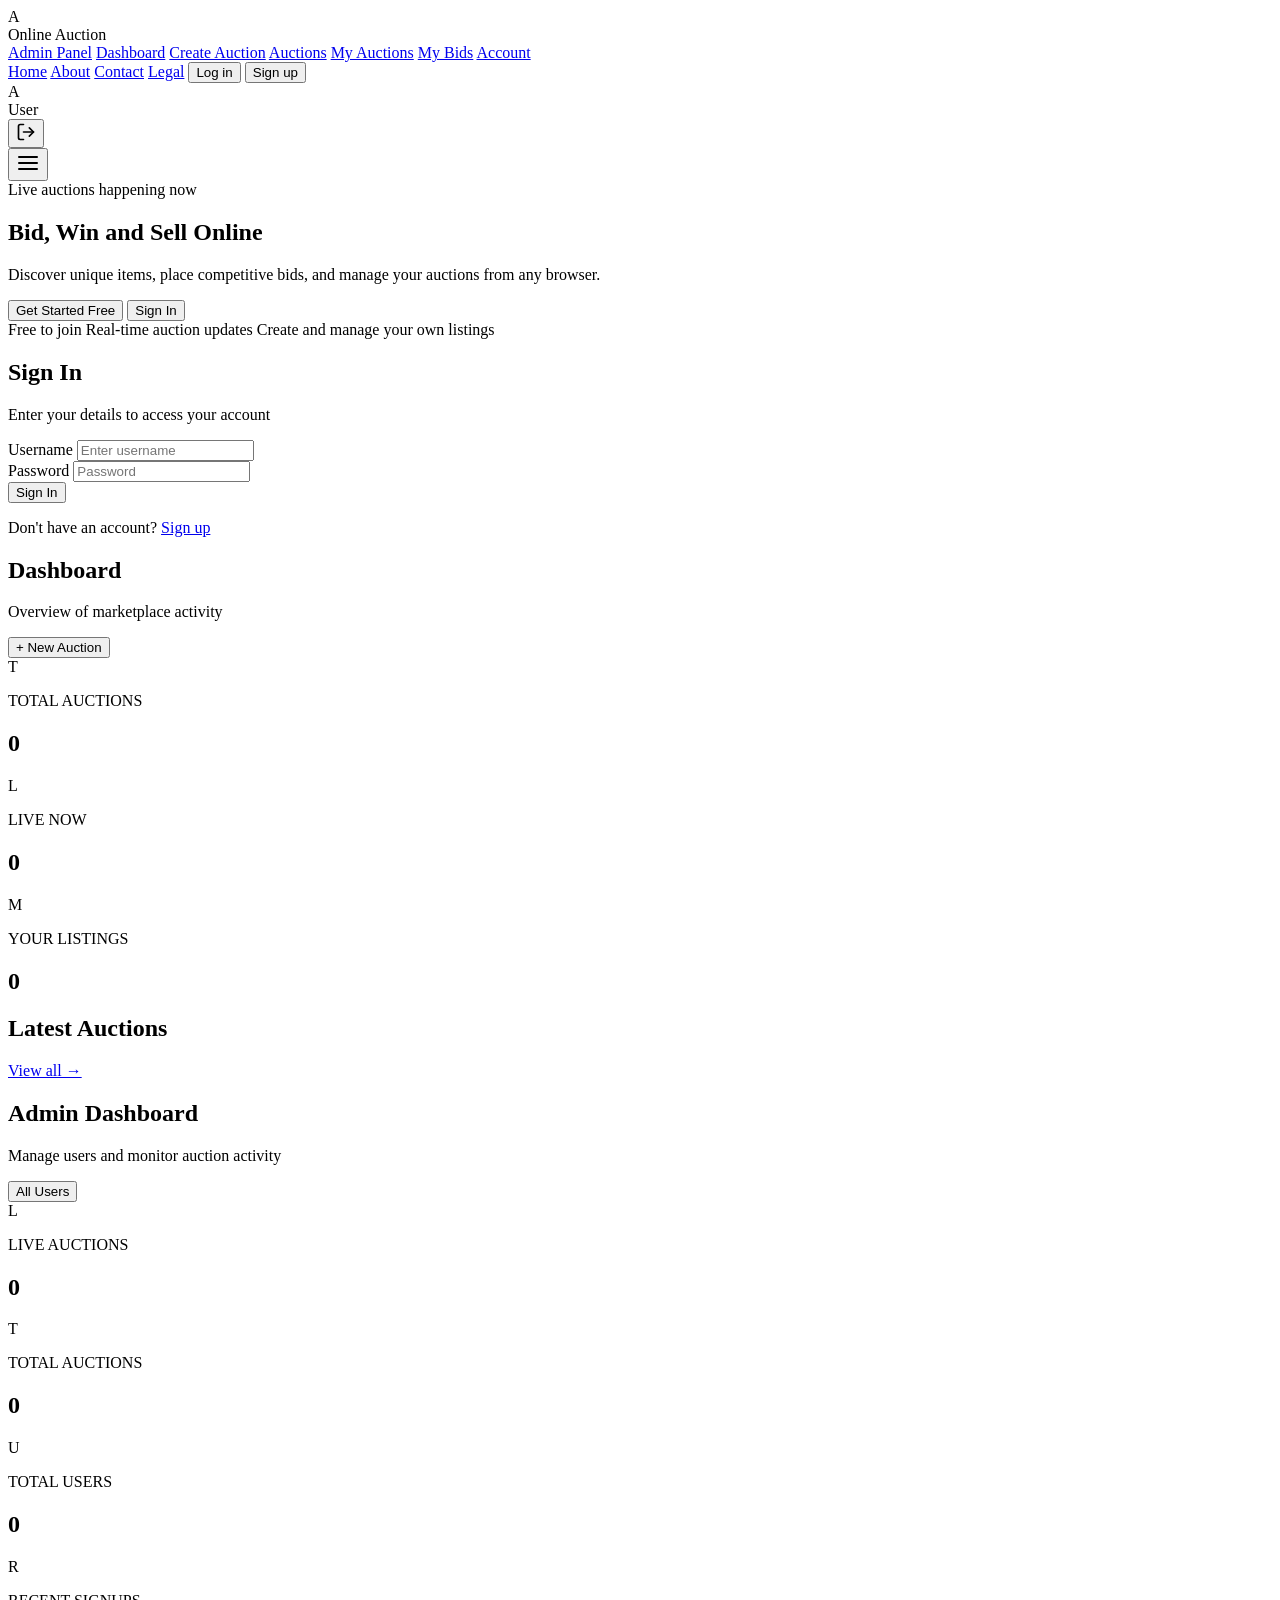
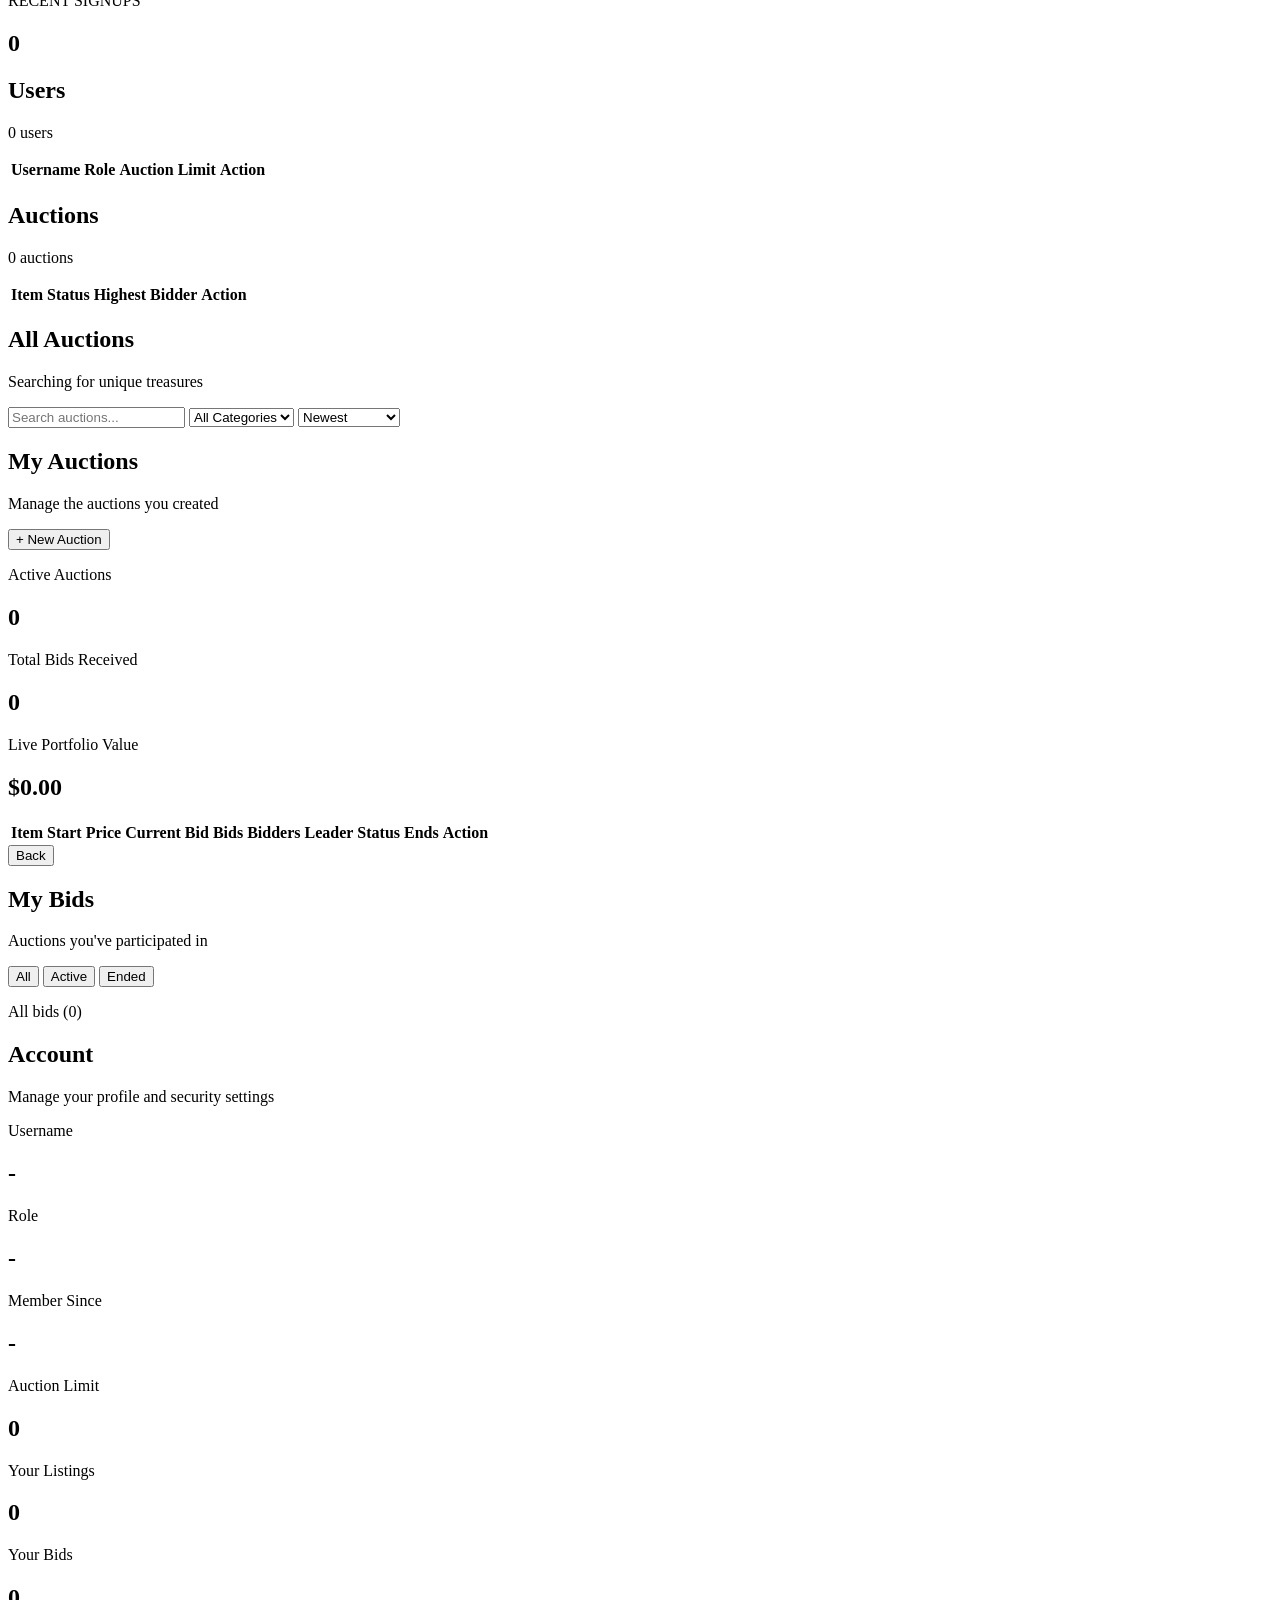
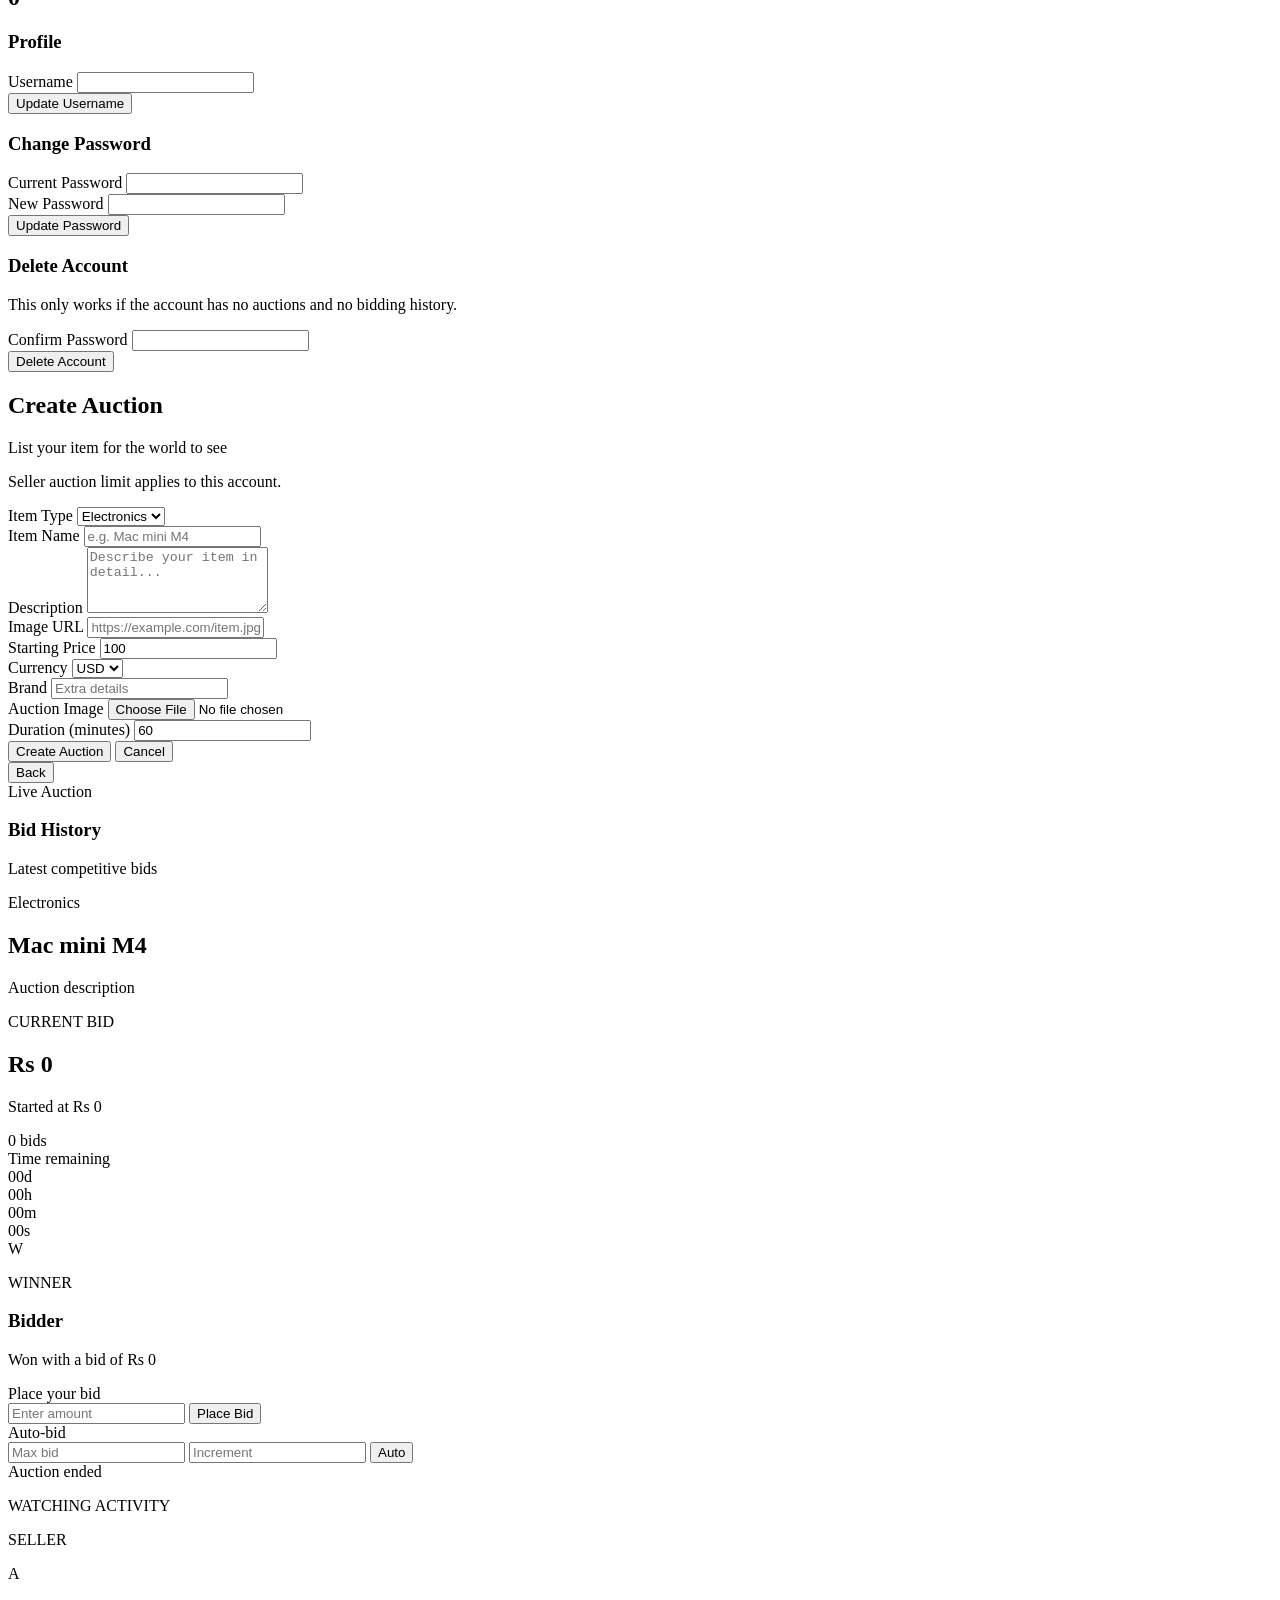
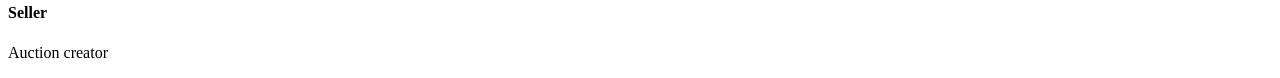
==== src/main/resources/static/index.html @ c34f4944 "feat(auth): Force page reload after successful login redirection to ensure UI state sync." ====
<!DOCTYPE html>
<html lang="en">
<head>
    <meta charset="UTF-8">
    <meta name="viewport" content="width=device-width, initial-scale=1.0">
    <title>Online Auction</title>
    <link rel="stylesheet" href="/styles.css">
</head>
<body>
    <nav class="navbar">
        <div class="nav-container">
            <div class="nav-left" id="goHome">
                <div class="logo-icon">A</div>
                <span class="logo-text">Online Auction</span>
            </div>

            <div class="nav-center hidden" id="mainNav">
                <a href="#" data-view="admin" class="nav-link hidden" id="adminLink">Admin Panel</a>
                <a href="#" data-view="dashboard" class="nav-link">Dashboard</a>
                <a href="#" data-view="create" class="nav-link">Create Auction</a>
                <a href="#" data-view="auctions" class="nav-link">Auctions</a>
                <a href="#" data-view="my-auctions" class="nav-link hidden" id="sellerLink">My Auctions</a>
                <a href="#" data-view="my-bids" class="nav-link">My Bids</a>
                <a href="#" data-view="account" class="nav-link">Account</a>
            </div>

            <div class="nav-right">
                <div id="guestNav">
                    <a href="#" class="nav-link">Home</a>
                    <a href="#" class="nav-link">About</a>
                    <a href="#" class="nav-link">Contact</a>
                    <a href="#" class="nav-link">Legal</a>
                    <button class="btn-secondary" id="openLogin">Log in</button>
                    <button class="btn-primary" id="openRegister">Sign up</button>
                </div>
                <div id="userNav" class="hidden">
                    <div class="user-profile">
                        <div class="avatar" id="userAvatar">A</div>
                        <span id="userName">User</span>
                    </div>
                    <button class="icon-btn" id="logoutButton" title="Logout" type="button">
                        <svg width="20" height="20" viewBox="0 0 24 24" fill="none" stroke="currentColor" stroke-width="2" stroke-linecap="round" stroke-linejoin="round"><path d="M9 21H5a2 2 0 0 1-2-2V5a2 2 0 0 1 2-2h4"></path><polyline points="16 17 21 12 16 7"></polyline><line x1="21" y1="12" x2="9" y2="12"></line></svg>
                    </button>
                </div>
                <button class="icon-btn mobile-menu-btn" id="mobileMenuBtn" type="button">
                    <svg width="24" height="24" viewBox="0 0 24 24" fill="none" stroke="currentColor" stroke-width="2" stroke-linecap="round" stroke-linejoin="round"><line x1="3" y1="12" x2="21" y2="12"></line><line x1="3" y1="6" x2="21" y2="6"></line><line x1="3" y1="18" x2="21" y2="18"></line></svg>
                </button>
            </div>
        </div>
    </nav>

    <main id="app">
        <section id="landingView" class="view">
            <div class="hero">
                <div class="hero-badge">Live auctions happening now</div>
                <h1>Bid, Win and <span class="highlight">Sell Online</span></h1>
                <p>Discover unique items, place competitive bids, and manage your auctions from any browser.</p>
                <div class="hero-actions">
                    <button class="btn-primary btn-large" id="heroStart" type="button">Get Started Free</button>
                    <button class="btn-secondary btn-large" id="heroSignIn" type="button">Sign In</button>
                </div>
                <div class="hero-footer">
                    <span>Free to join</span>
                    <span>Real-time auction updates</span>
                    <span>Create and manage your own listings</span>
                </div>
            </div>
        </section>

        <section id="authView" class="view hidden">
            <div class="auth-container">
                <div class="auth-card">
                    <h2 id="authTitle">Sign In</h2>
                    <p class="subtle">Enter your details to access your account</p>
                    <form id="authForm">
                        <div class="form-group">
                            <label>Username</label>
                            <input type="text" name="username" placeholder="Enter username" required>
                        </div>
                        <div class="form-group">
                            <label>Password</label>
                            <input type="password" name="password" placeholder="Password" required>
                        </div>
                        <button type="submit" class="btn-primary btn-full" id="authSubmit">Sign In</button>
                    </form>
                    <p class="auth-toggle">
                        <span id="authToggleText">Don't have an account?</span>
                        <a href="#" id="authToggleLink">Sign up</a>
                    </p>
                </div>
            </div>
        </section>

        <section id="dashboardView" class="view hidden">
            <div class="container">
                <div class="view-header">
                    <div>
                        <h1>Dashboard</h1>
                        <p class="subtle">Overview of marketplace activity</p>
                    </div>
                    <button class="btn-primary" data-view="create" type="button">+ New Auction</button>
                </div>

                <div class="stats-grid">
                    <div class="stat-card">
                        <div class="stat-icon purple">T</div>
                        <div class="stat-info">
                            <p class="subtle">TOTAL AUCTIONS</p>
                            <h2 id="statTotal">0</h2>
                        </div>
                    </div>
                    <div class="stat-card">
                        <div class="stat-icon green">L</div>
                        <div class="stat-info">
                            <p class="subtle">LIVE NOW</p>
                            <h2 id="statActive">0</h2>
                        </div>
                    </div>
                    <div class="stat-card">
                        <div class="stat-icon blue">M</div>
                        <div class="stat-info">
                            <p class="subtle">YOUR LISTINGS</p>
                            <h2 id="statMine">0</h2>
                        </div>
                    </div>
                </div>

                <div class="section-header">
                    <h2>Latest Auctions</h2>
                    <a href="#" class="link" data-view="auctions">View all →</a>
                </div>
                <div id="latestGrid" class="auction-grid"></div>
            </div>
        </section>

        <section id="adminView" class="view hidden">
            <div class="container">
                <div class="view-header">
                    <div>
                        <h1>Admin Dashboard</h1>
                        <p class="subtle">Manage users and monitor auction activity</p>
                    </div>
                    <button class="btn-primary" id="allUsersButton" type="button">All Users</button>
                </div>

                <div class="stats-grid">
                    <div class="stat-card">
                        <div class="stat-icon green">L</div>
                        <div class="stat-info">
                            <p class="subtle">LIVE AUCTIONS</p>
                            <h2 id="statAdminActive">0</h2>
                        </div>
                    </div>
                    <div class="stat-card">
                        <div class="stat-icon purple">T</div>
                        <div class="stat-info">
                            <p class="subtle">TOTAL AUCTIONS</p>
                            <h2 id="statAdminTotal">0</h2>
                        </div>
                    </div>
                    <div class="stat-card">
                        <div class="stat-icon blue">U</div>
                        <div class="stat-info">
                            <p class="subtle">TOTAL USERS</p>
                            <h2 id="statAdminUsers">0</h2>
                        </div>
                    </div>
                    <div class="stat-card">
                        <div class="stat-icon orange">R</div>
                        <div class="stat-info">
                            <p class="subtle">RECENT SIGNUPS</p>
                            <h2 id="statAdminRecent">0</h2>
                        </div>
                    </div>
                </div>

                <div class="admin-layout">
                    <section class="detail-section">
                        <div class="section-header">
                            <h2>Users</h2>
                            <p class="subtle" id="adminUsersCount">0 users</p>
                        </div>
                        <div class="table-wrap">
                            <table class="data-table">
                                <thead>
                                    <tr>
                                        <th>Username</th>
                                        <th>Role</th>
                                        <th>Auction Limit</th>
                                        <th>Action</th>
                                    </tr>
                                </thead>
                                <tbody id="adminUsersTable"></tbody>
                            </table>
                        </div>
                    </section>

                    <section class="detail-section">
                        <div class="section-header">
                            <h2>Auctions</h2>
                            <p class="subtle" id="adminAuctionsCount">0 auctions</p>
                        </div>
                        <div class="table-wrap">
                            <table class="data-table">
                                <thead>
                                    <tr>
                                        <th>Item</th>
                                        <th>Status</th>
                                        <th>Highest Bidder</th>
                                        <th>Action</th>
                                    </tr>
                                </thead>
                                <tbody id="adminAuctionsTable"></tbody>
                            </table>
                        </div>
                    </section>
                </div>
            </div>
        </section>

        <section id="auctionsView" class="view hidden">
            <div class="container">
                <div class="view-header">
                    <div>
                        <h1>All Auctions</h1>
                        <p class="subtle" id="auctionCount">Searching for unique treasures</p>
                    </div>
                    <div class="filter-bar">
                        <input type="text" id="searchInput" placeholder="Search auctions...">
                        <select id="categoryFilter">
                            <option value="All">All Categories</option>
                            <option value="Electronics">Electronics</option>
                            <option value="Art">Art</option>
                            <option value="Vehicle">Vehicle</option>
                            <option value="Book">Book</option>
                            <option value="Fashion">Fashion</option>
                            <option value="Collectible">Collectible</option>
                            <option value="Property">Property</option>
                        </select>
                        <select id="sortFilter">
                            <option value="newest">Newest</option>
                            <option value="ending-soon">Ending Soon</option>
                            <option value="highest-price">Highest Price</option>
                            <option value="most-bids">Most Bids</option>
                        </select>
                    </div>
                </div>
                <div id="fullGrid" class="auction-grid"></div>
            </div>
        </section>

        <section id="myAuctionsView" class="view hidden">
            <div class="container">
                <div class="view-header">
                    <div>
                        <h1>My Auctions</h1>
                        <p class="subtle">Manage the auctions you created</p>
                    </div>
                    <button class="btn-primary" data-view="create" type="button">+ New Auction</button>
                </div>
                <div class="stats-grid compact-stats">
                    <div class="stat-card">
                        <p class="eyebrow">Active Auctions</p>
                        <h2 id="myAuctionActiveStat">0</h2>
                    </div>
                    <div class="stat-card">
                        <p class="eyebrow">Total Bids Received</p>
                        <h2 id="myAuctionBidStat">0</h2>
                    </div>
                    <div class="stat-card">
                        <p class="eyebrow">Live Portfolio Value</p>
                        <h2 id="myAuctionValueStat">$0.00</h2>
                    </div>
                </div>
                <div class="table-wrap">
                    <table class="data-table">
                        <thead>
                            <tr>
                                <th>Item</th>
                                <th>Start Price</th>
                                <th>Current Bid</th>
                                <th>Bids</th>
                                <th>Bidders</th>
                                <th>Leader</th>
                                <th>Status</th>
                                <th>Ends</th>
                                <th>Action</th>
                            </tr>
                        </thead>
                        <tbody id="myAuctionsTable"></tbody>
                    </table>
                </div>
            </div>
        </section>

        <section id="myBidsView" class="view hidden">
            <div class="container">
                <div class="view-header">
                    <button class="back-link" data-view="dashboard" type="button">Back</button>
                    <div>
                        <h1>My Bids</h1>
                        <p class="subtle">Auctions you've participated in</p>
                    </div>
                </div>
                <div class="tab-bar">
                    <button class="tab active" data-filter="all" type="button">All</button>
                    <button class="tab" data-filter="active" type="button">Active</button>
                    <button class="tab" data-filter="ended" type="button">Ended</button>
                </div>
                <p class="subtle" id="myBidsCount">All bids (0)</p>
                <div id="myBidsGrid" class="auction-grid"></div>
            </div>
        </section>

        <section id="accountView" class="view hidden">
            <div class="container-small">
                <div class="view-header">
                    <div>
                        <h1>Account</h1>
                        <p class="subtle">Manage your profile and security settings</p>
                    </div>
                </div>

                <div class="stats-grid compact-stats">
                    <div class="stat-card">
                        <p class="eyebrow">Username</p>
                        <h2 id="accountUsername">-</h2>
                    </div>
                    <div class="stat-card">
                        <p class="eyebrow">Role</p>
                        <h2 id="accountRole">-</h2>
                    </div>
                    <div class="stat-card">
                        <p class="eyebrow">Member Since</p>
                        <h2 id="accountCreatedAt">-</h2>
                    </div>
                    <div class="stat-card">
                        <p class="eyebrow">Auction Limit</p>
                        <h2 id="accountAuctionLimit">0</h2>
                    </div>
                </div>

                <div class="stats-grid compact-stats">
                    <div class="stat-card">
                        <p class="eyebrow">Your Listings</p>
                        <h2 id="accountListingCount">0</h2>
                    </div>
                    <div class="stat-card">
                        <p class="eyebrow">Your Bids</p>
                        <h2 id="accountBidCount">0</h2>
                    </div>
                </div>

                <form id="profileForm" class="detail-section">
                    <h3>Profile</h3>
                    <div class="form-group">
                        <label>Username</label>
                        <input type="text" name="username" id="profileUsernameInput" required>
                    </div>
                    <div class="form-actions">
                        <button type="submit" class="btn-primary">Update Username</button>
                    </div>
                </form>

                <form id="passwordForm" class="detail-section">
                    <h3>Change Password</h3>
                    <div class="form-group">
                        <label>Current Password</label>
                        <input type="password" name="currentPassword" required>
                    </div>
                    <div class="form-group">
                        <label>New Password</label>
                        <input type="password" name="newPassword" minlength="6" required>
                    </div>
                    <div class="form-actions">
                        <button type="submit" class="btn-primary">Update Password</button>
                    </div>
                </form>

                <form id="deleteAccountForm" class="detail-section">
                    <h3>Delete Account</h3>
                    <p class="subtle">This only works if the account has no auctions and no bidding history.</p>
                    <div class="form-group">
                        <label>Confirm Password</label>
                        <input type="password" name="password" required>
                    </div>
                    <div class="form-actions">
                        <button type="submit" class="btn-secondary">Delete Account</button>
                    </div>
                </form>
            </div>
        </section>

        <section id="createView" class="view hidden">
            <div class="container-small">
                <div class="view-header">
                    <div>
                        <h1 id="createTitle">Create Auction</h1>
                        <p class="subtle" id="createSubtitle">List your item for the world to see</p>
                    </div>
                </div>
                <p class="subtle" id="sellerLimitNotice">Seller auction limit applies to this account.</p>
                <form id="auctionForm" class="detail-section">
                    <input type="hidden" name="auctionId">
                    <div class="form-row">
                        <div class="form-group">
                            <label>Item Type</label>
                            <select name="itemType" id="itemTypeSelect">
                                <option value="ELECTRONICS">Electronics</option>
                                <option value="ART">Art</option>
                                <option value="VEHICLE">Vehicle</option>
                                <option value="BOOK">Book</option>
                                <option value="FASHION">Fashion</option>
                                <option value="COLLECTIBLE">Collectible</option>
                                <option value="PROPERTY">Property</option>
                            </select>
                        </div>
                        <div class="form-group">
                            <label>Item Name</label>
                            <input type="text" name="name" placeholder="e.g. Mac mini M4" required>
                        </div>
                    </div>
                    <div class="form-group">
                        <label>Description</label>
                        <textarea name="description" rows="4" placeholder="Describe your item in detail..." required></textarea>
                    </div>
                    <div class="form-group">
                        <label>Image URL</label>
                        <input type="url" name="imageUrl" placeholder="https://example.com/item.jpg">
                    </div>
                    <div class="form-row">
                        <div class="form-group">
                            <label>Starting Price</label>
                            <input type="number" name="startingPrice" min="1" step="0.01" value="100" required>
                        </div>
                        <div class="form-group">
                            <label>Currency</label>
                            <select name="currency" id="currencySelect">
                                <option value="USD">USD</option>
                                <option value="EUR">EUR</option>
                                <option value="GBP">GBP</option>
                                <option value="VND">VND</option>
                                <option value="INR">INR</option>
                            </select>
                        </div>
                        <div class="form-group">
                            <label id="extraFieldLabel">Brand</label>
                            <input type="text" name="extraInfo" placeholder="Extra details">
                        </div>
                    </div>
                    <div class="form-group">
                        <label>Auction Image</label>
                        <input type="file" id="imageInput" accept="image/*">
                    </div>
                    <div class="form-group">
                        <label>Duration (minutes)</label>
                        <input type="number" name="durationMinutes" min="1" value="60" required>
                    </div>
                    <div class="form-actions">
                        <button type="submit" class="btn-primary" id="createSubmit">Create Auction</button>
                        <button type="button" class="btn-secondary hidden" id="cancelEdit">Cancel</button>
                    </div>
                </form>
            </div>
        </section>

        <section id="detailView" class="view hidden">
            <div class="container">
                <button class="back-link" id="detailBack" type="button">Back</button>
                <div class="detail-layout">
                    <div class="detail-left">
                        <div class="image-placeholder-large" id="detailImage">
                            <div class="state-overlay" id="detailStateOverlay">Live Auction</div>
                        </div>

                        <div class="detail-section">
                            <div id="priceChart" class="price-chart"></div>
                            <h3>Bid History</h3>
                            <p class="subtle" id="chartSummary">Latest competitive bids</p>
                            <div id="bidHistoryList" class="history-list"></div>
                        </div>
                    </div>

                    <div class="detail-right">
                        <div class="detail-info">
                            <span class="category-badge" id="detailCategory">Electronics</span>
                            <h1 id="detailTitle">Mac mini M4</h1>
                            <p class="subtle" id="detailDesc">Auction description</p>
                        </div>

                        <div class="bid-box">
                            <div class="bid-box-header">
                                <div>
                                    <p class="eyebrow">CURRENT BID</p>
                                    <h2 id="detailPrice">Rs 0</h2>
                                    <p class="subtle" id="detailStartPrice">Started at Rs 0</p>
                                </div>
                                <div class="bid-count-badge"><span id="detailBidCount">0</span> bids</div>
                            </div>

                            <div class="timer-section" id="timerSection">
                                <div class="timer-label">Time remaining</div>
                                <div class="countdown" id="countdown">
                                    <div class="time-unit"><span id="days">00</span>d</div>
                                    <div class="time-unit"><span id="hours">00</span>h</div>
                                    <div class="time-unit"><span id="mins">00</span>m</div>
                                    <div class="time-unit"><span id="secs">00</span>s</div>
                                </div>
                            </div>

                            <div class="winner-section hidden" id="winnerSection">
                                <div class="winner-card">
                                    <div class="winner-icon">W</div>
                                    <div>
                                        <p class="eyebrow">WINNER</p>
                                        <h3 id="winnerName">Bidder</h3>
                                        <p class="subtle">Won with a bid of <span id="winnerBid">Rs 0</span></p>
                                    </div>
                                </div>
                            </div>

                            <div class="bid-actions" id="bidActions">
                                <div class="form-group">
                                    <label>Place your bid</label>
                                    <div class="input-with-button">
                                        <input type="number" id="bidInput" placeholder="Enter amount">
                                        <button class="btn-primary" id="placeBidBtn" type="button">Place Bid</button>
                                    </div>
                                </div>
                                <div class="form-group">
                                    <label>Auto-bid</label>
                                    <div class="input-with-button">
                                        <input type="number" id="autoMaxInput" placeholder="Max bid">
                                        <input type="number" id="autoIncInput" placeholder="Increment">
                                        <button class="btn-secondary" id="autoBidBtn" type="button">Auto</button>
                                    </div>
                                </div>
                            </div>

                            <div class="auction-ended-msg hidden" id="endedMsg">Auction ended</div>
                        </div>

                        <div class="watching-card">
                            <p class="eyebrow">WATCHING ACTIVITY</p>
                            <div class="watcher-list" id="watcherList"></div>
                        </div>

                        <div class="seller-card">
                            <p class="eyebrow">SELLER</p>
                            <div class="seller-info">
                                <div class="avatar" id="sellerAvatar">A</div>
                                <div>
                                    <h4 id="sellerName">Seller</h4>
                                    <p class="subtle">Auction creator</p>
                                </div>
                            </div>
                        </div>
                    </div>
                </div>
            </div>
        </section>
    </main>

    <div id="toast" class="toast hidden"></div>
    <script src="/app.js"></script>
</body>
</html>
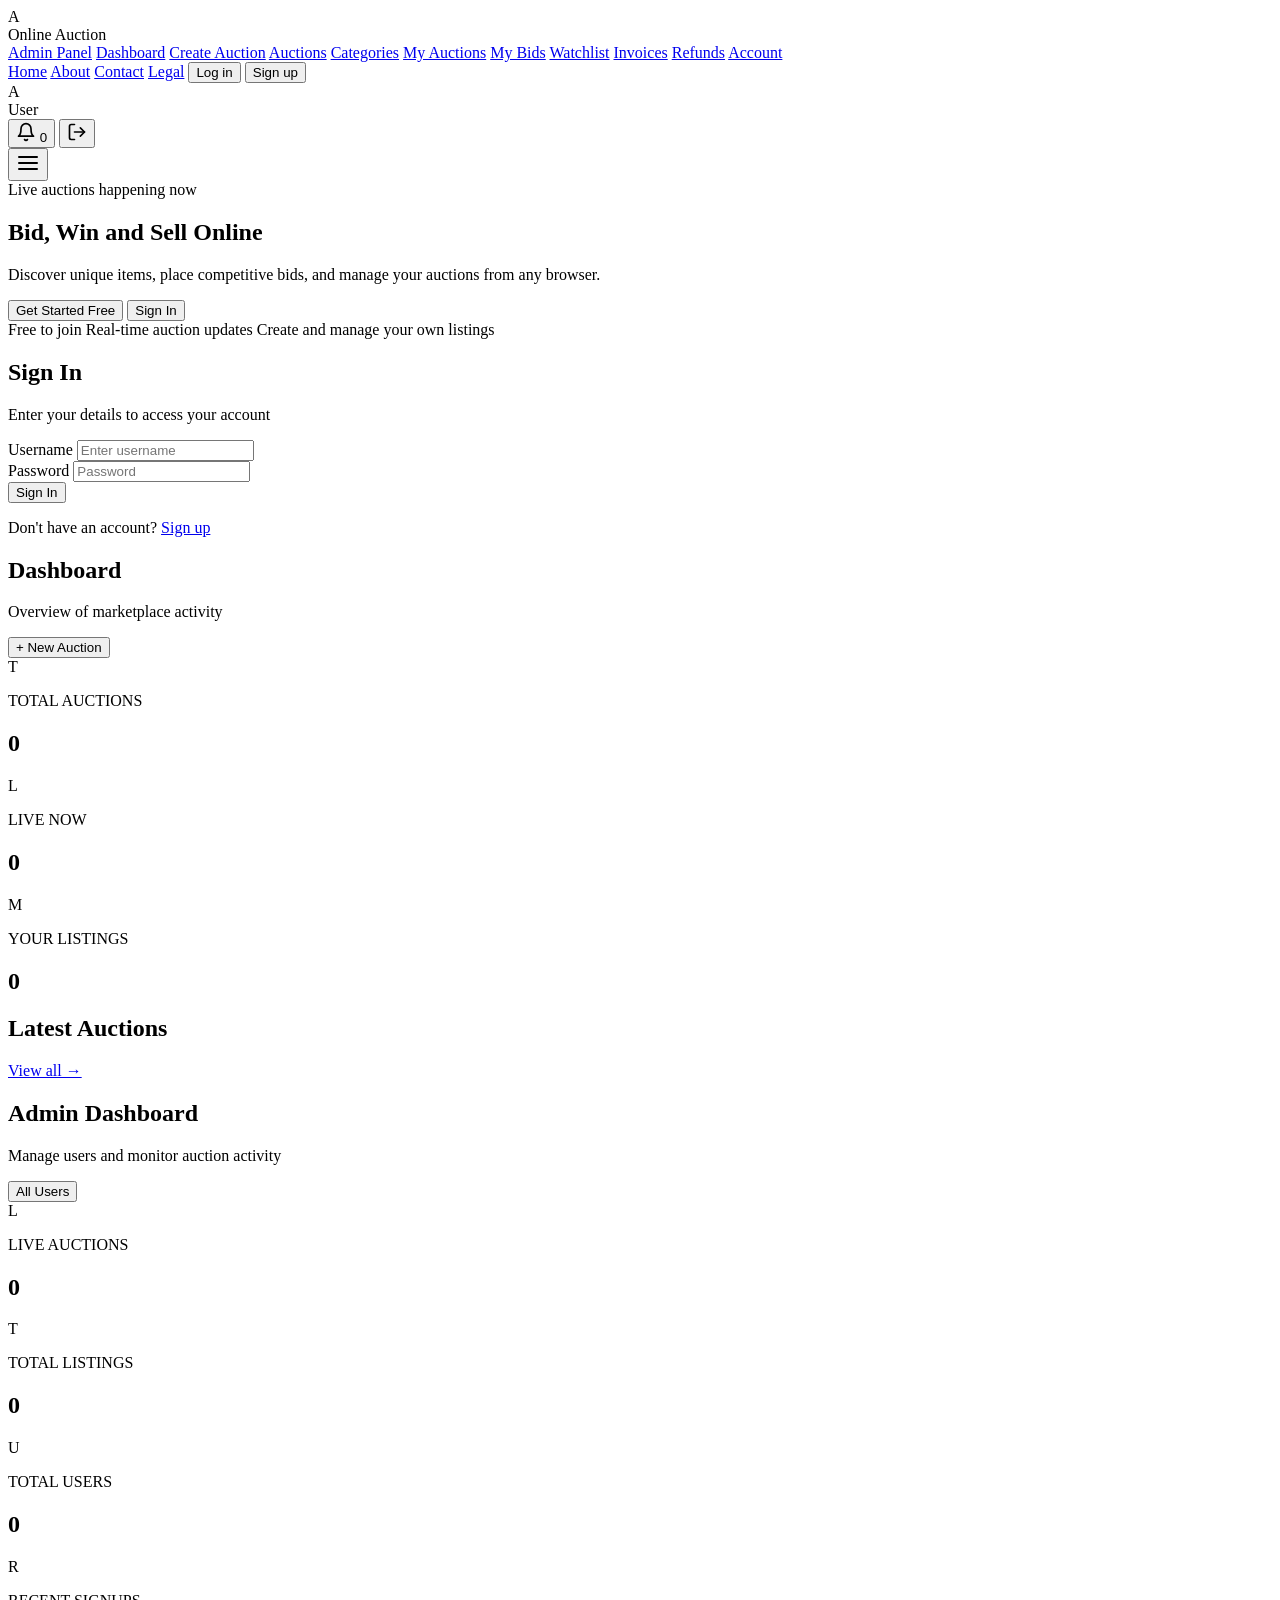
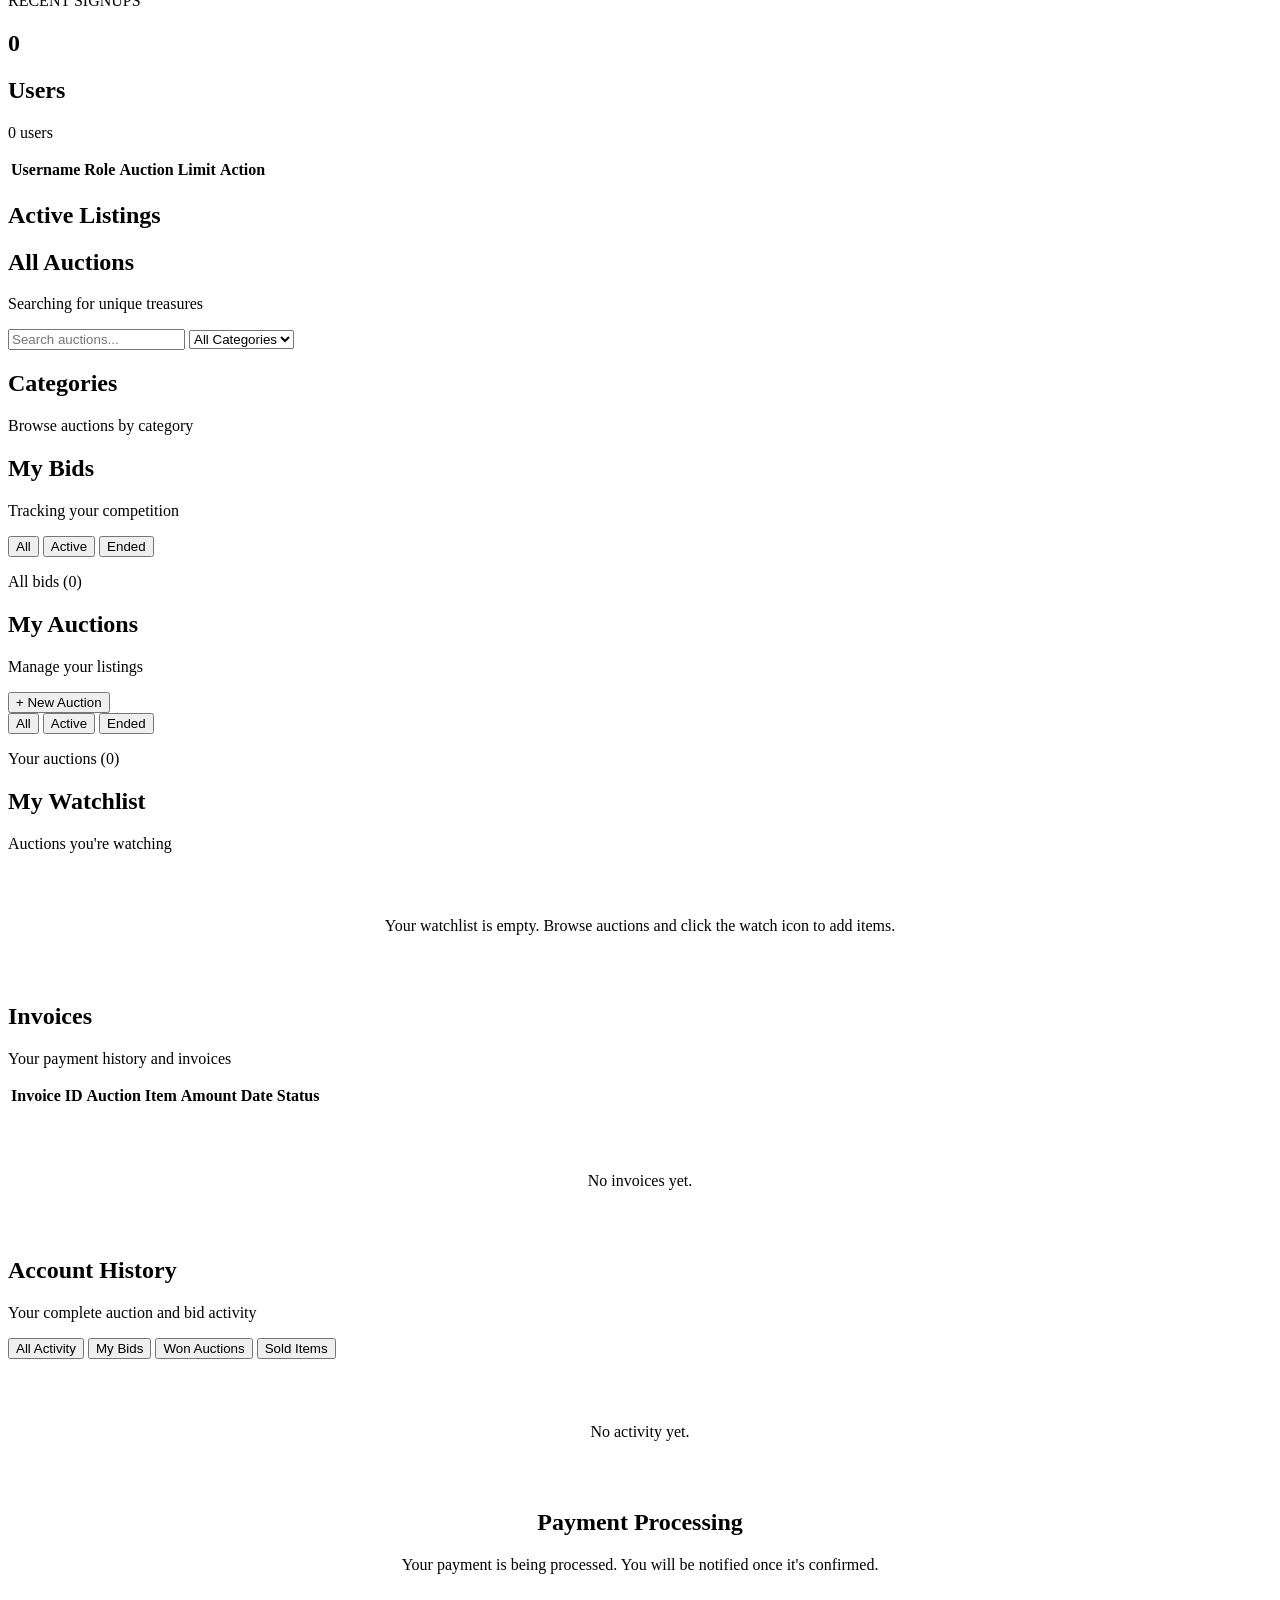
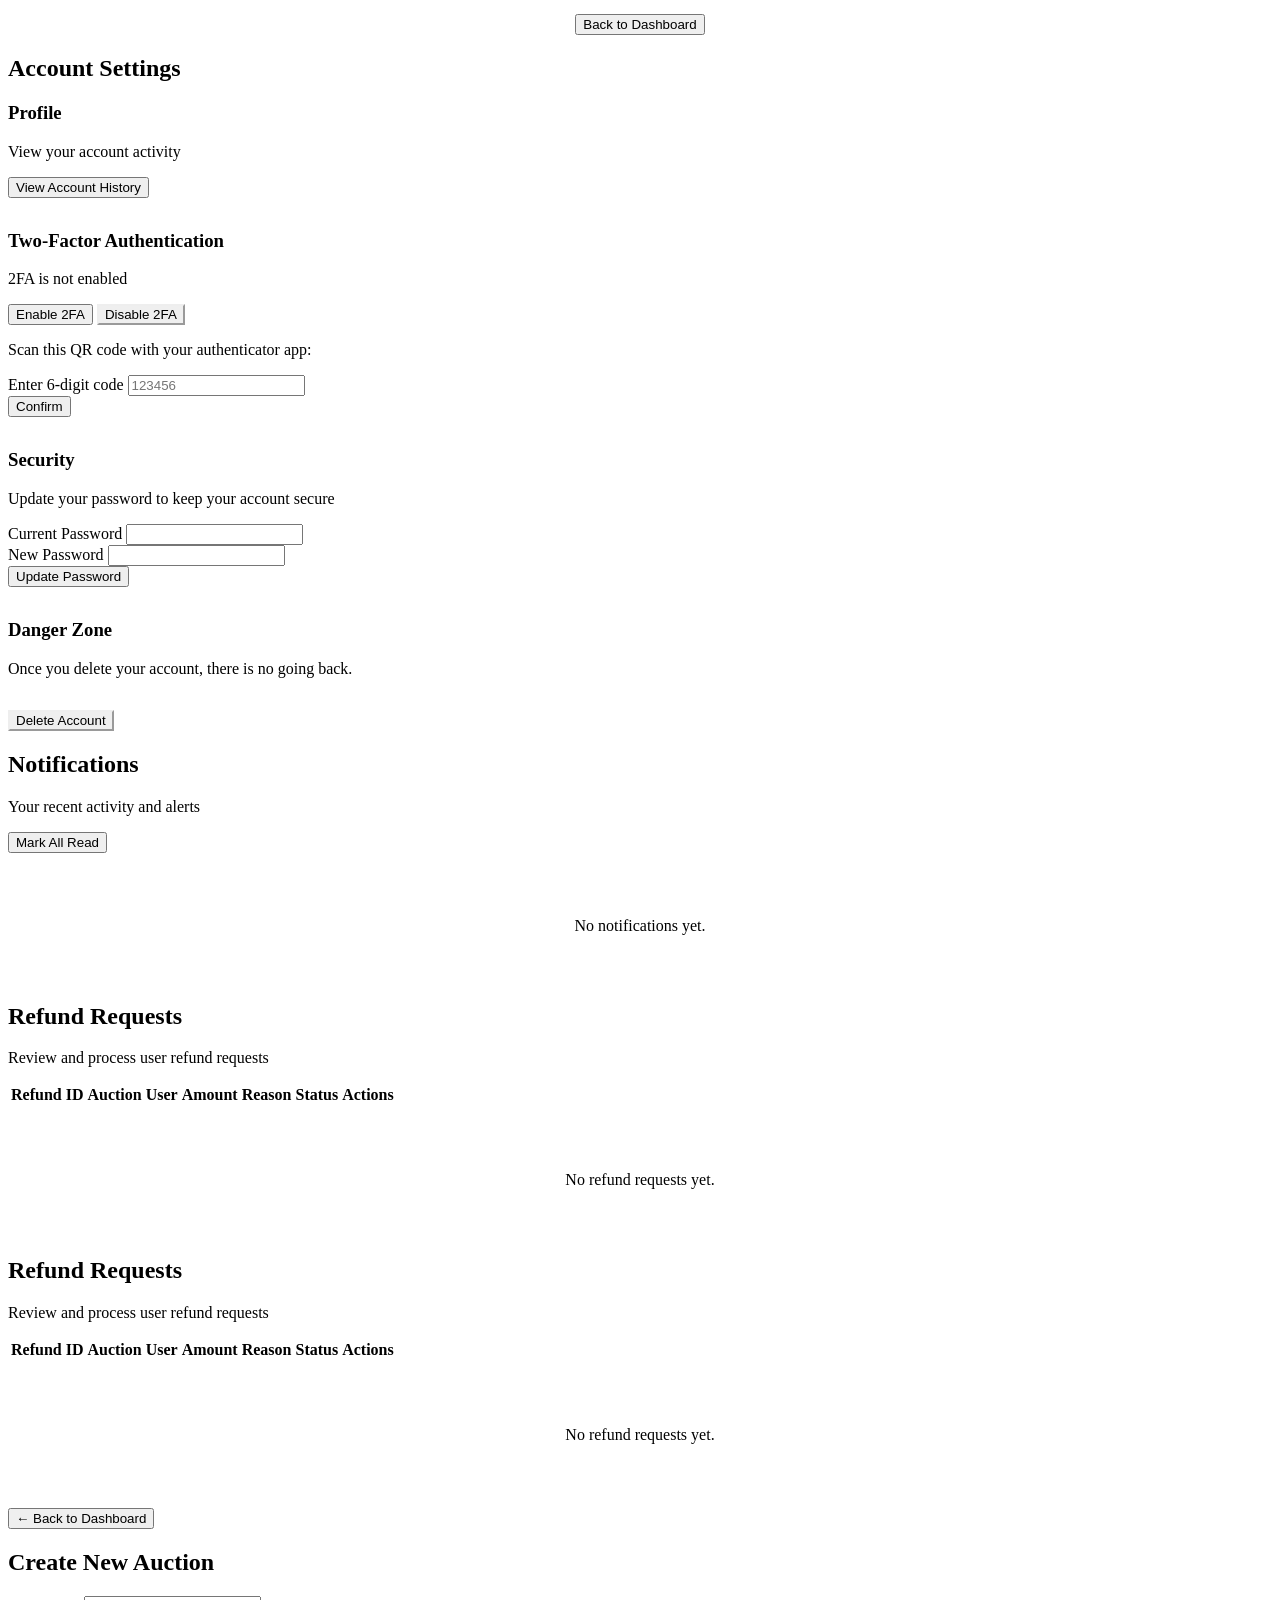
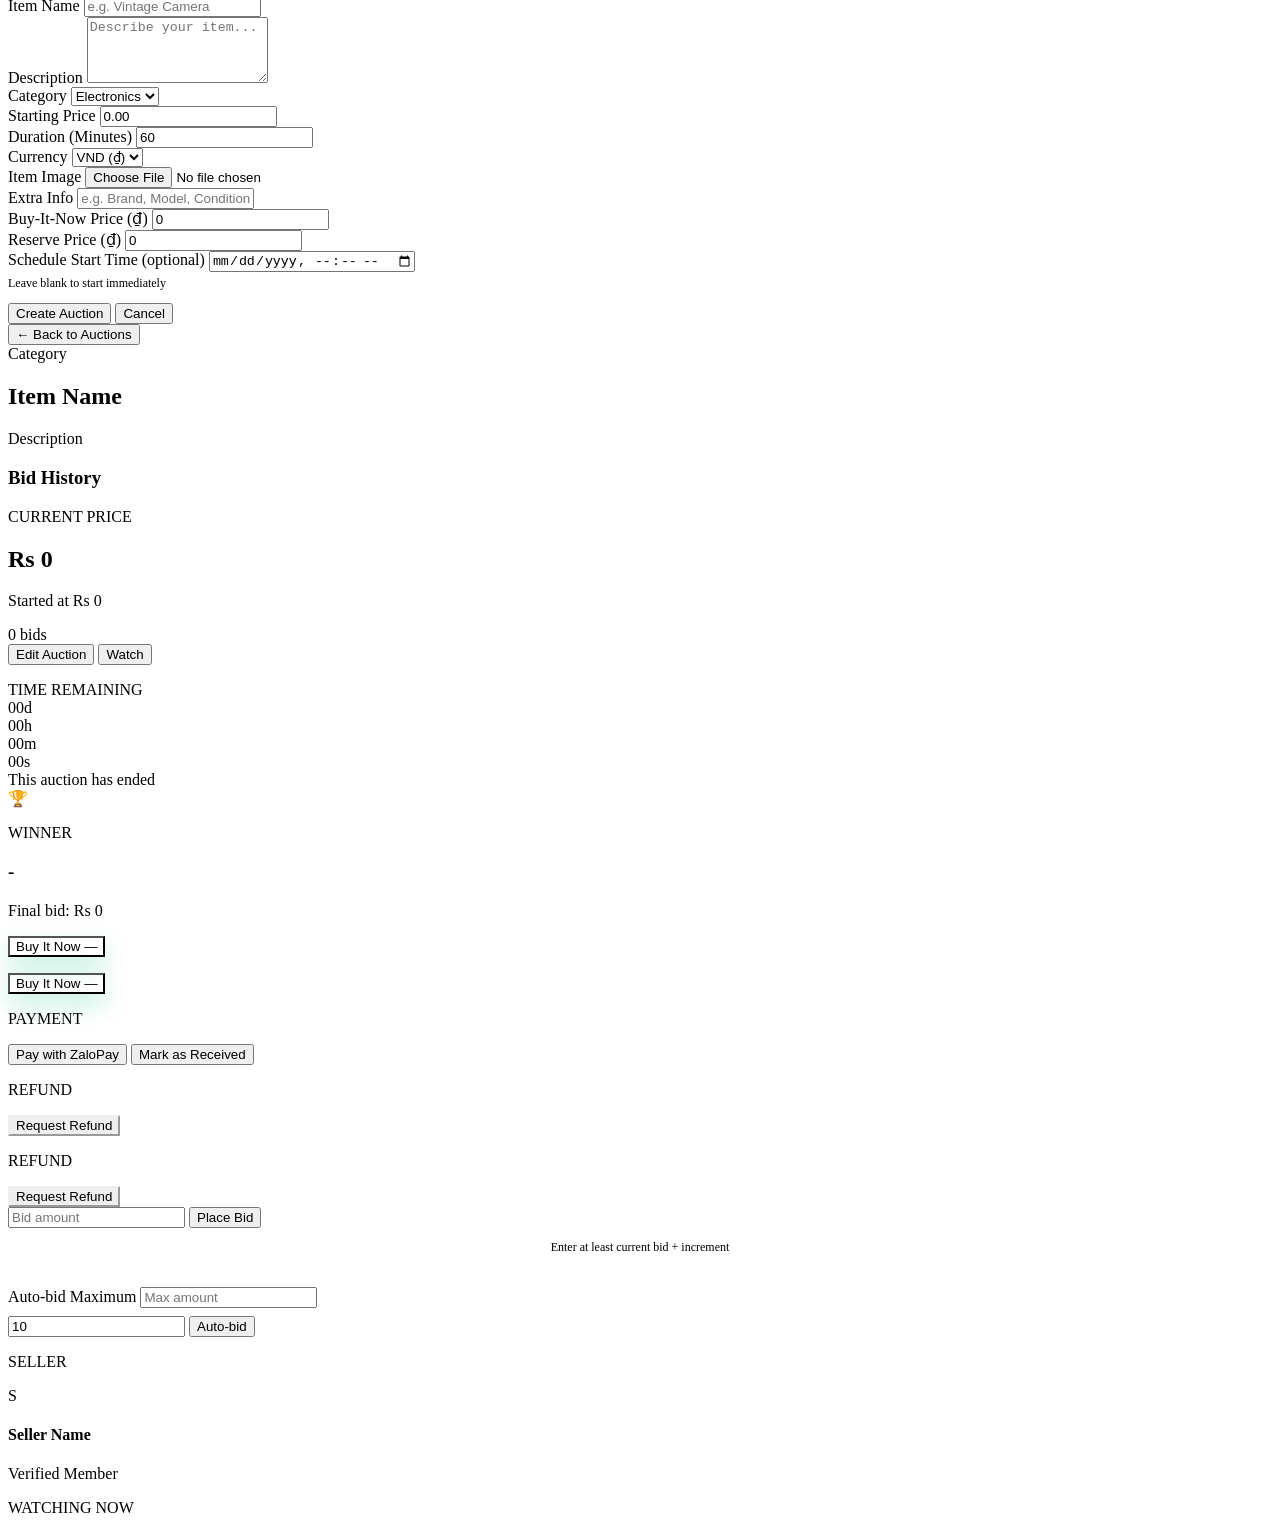
==== commit d7ad757a: "Newest version" ====
--- a/src/main/resources/static/index.html
+++ b/src/main/resources/static/index.html
@@ -14,15 +14,19 @@
                 <span class="logo-text">Online Auction</span>
             </div>
 
-            <div class="nav-center hidden" id="mainNav">
-                <a href="#" data-view="admin" class="nav-link hidden" id="adminLink">Admin Panel</a>
-                <a href="#" data-view="dashboard" class="nav-link">Dashboard</a>
-                <a href="#" data-view="create" class="nav-link">Create Auction</a>
-                <a href="#" data-view="auctions" class="nav-link">Auctions</a>
-                <a href="#" data-view="my-auctions" class="nav-link hidden" id="sellerLink">My Auctions</a>
-                <a href="#" data-view="my-bids" class="nav-link">My Bids</a>
-                <a href="#" data-view="account" class="nav-link">Account</a>
-            </div>
+                <div class="nav-center hidden" id="mainNav">
+                    <a href="#" data-view="admin" class="nav-link hidden" id="adminLink">Admin Panel</a>
+                    <a href="#" data-view="dashboard" class="nav-link">Dashboard</a>
+                    <a href="#" data-view="create" class="nav-link">Create Auction</a>
+                    <a href="#" data-view="auctions" class="nav-link">Auctions</a>
+                    <a href="#" data-view="categories" class="nav-link">Categories</a>
+                    <a href="#" data-view="my-auctions" class="nav-link hidden" id="sellerLink">My Auctions</a>
+                    <a href="#" data-view="my-bids" class="nav-link">My Bids</a>
+                    <a href="#" data-view="watchlist" class="nav-link">Watchlist</a>
+                    <a href="#" data-view="invoices" class="nav-link">Invoices</a>
+                    <a href="#" data-view="admin-refunds" class="nav-link hidden" id="adminRefundsLink">Refunds</a>
+                    <a href="#" data-view="account" class="nav-link">Account</a>
+                </div>
 
             <div class="nav-right">
                 <div id="guestNav">
@@ -38,6 +42,10 @@
                         <div class="avatar" id="userAvatar">A</div>
                         <span id="userName">User</span>
                     </div>
+                    <button class="icon-btn" id="notifBell" title="Notifications" type="button" style="position:relative;">
+                        <svg width="20" height="20" viewBox="0 0 24 24" fill="none" stroke="currentColor" stroke-width="2" stroke-linecap="round" stroke-linejoin="round"><path d="M18 8A6 6 0 0 0 6 8c0 7-3 9-3 9h18s-3-2-3-9"></path><path d="M13.73 21a2 2 0 0 1-3.46 0"></path></svg>
+                        <span id="notifBadge" class="notif-badge hidden">0</span>
+                    </button>
                     <button class="icon-btn" id="logoutButton" title="Logout" type="button">
                         <svg width="20" height="20" viewBox="0 0 24 24" fill="none" stroke="currentColor" stroke-width="2" stroke-linecap="round" stroke-linejoin="round"><path d="M9 21H5a2 2 0 0 1-2-2V5a2 2 0 0 1 2-2h4"></path><polyline points="16 17 21 12 16 7"></polyline><line x1="21" y1="12" x2="9" y2="12"></line></svg>
                     </button>
@@ -154,7 +162,7 @@
                     <div class="stat-card">
                         <div class="stat-icon purple">T</div>
                         <div class="stat-info">
-                            <p class="subtle">TOTAL AUCTIONS</p>
+                            <p class="subtle">TOTAL LISTINGS</p>
                             <h2 id="statAdminTotal">0</h2>
                         </div>
                     </div>
@@ -190,29 +198,17 @@
                                         <th>Action</th>
                                     </tr>
                                 </thead>
-                                <tbody id="adminUsersTable"></tbody>
+                                <tbody id="userTableBody">
+                                </tbody>
                             </table>
                         </div>
                     </section>
-
+                    
                     <section class="detail-section">
                         <div class="section-header">
-                            <h2>Auctions</h2>
-                            <p class="subtle" id="adminAuctionsCount">0 auctions</p>
-                        </div>
-                        <div class="table-wrap">
-                            <table class="data-table">
-                                <thead>
-                                    <tr>
-                                        <th>Item</th>
-                                        <th>Status</th>
-                                        <th>Highest Bidder</th>
-                                        <th>Action</th>
-                                    </tr>
-                                </thead>
-                                <tbody id="adminAuctionsTable"></tbody>
-                            </table>
-                        </div>
+                            <h2>Active Listings</h2>
+                        </div>
+                        <div id="adminGrid" class="auction-grid"></div>
                     </section>
                 </div>
             </div>
@@ -229,183 +225,290 @@
                         <input type="text" id="searchInput" placeholder="Search auctions...">
                         <select id="categoryFilter">
                             <option value="All">All Categories</option>
-                            <option value="Electronics">Electronics</option>
-                            <option value="Art">Art</option>
-                            <option value="Vehicle">Vehicle</option>
-                            <option value="Book">Book</option>
-                            <option value="Fashion">Fashion</option>
-                            <option value="Collectible">Collectible</option>
-                            <option value="Property">Property</option>
+                            <option value="ELECTRONICS">Electronics</option>
+                            <option value="ART">Art</option>
+                            <option value="VEHICLE">Vehicle</option>
+                            <option value="BOOK">Book</option>
+                            <option value="FASHION">Fashion</option>
+                            <option value="COLLECTIBLE">Collectible</option>
+                            <option value="PROPERTY">Property</option>
                         </select>
-                        <select id="sortFilter">
-                            <option value="newest">Newest</option>
-                            <option value="ending-soon">Ending Soon</option>
-                            <option value="highest-price">Highest Price</option>
-                            <option value="most-bids">Most Bids</option>
-                        </select>
                     </div>
                 </div>
                 <div id="fullGrid" class="auction-grid"></div>
             </div>
         </section>
 
-        <section id="myAuctionsView" class="view hidden">
+        <section id="categoriesView" class="view hidden">
+            <div class="container">
+                <div class="view-header">
+                    <div>
+                        <h1>Categories</h1>
+                        <p class="subtle">Browse auctions by category</p>
+                    </div>
+                </div>
+                <div id="categoriesGrid" class="categories-grid"></div>
+            </div>
+        </section>
+
+        <section id="my-bidsView" class="view hidden">
+            <div class="container">
+                <div class="view-header">
+                    <div>
+                        <h1>My Bids</h1>
+                        <p class="subtle">Tracking your competition</p>
+                    </div>
+                </div>
+                <div class="tab-bar">
+                    <button class="tab active" data-filter="all" type="button">All</button>
+                    <button class="tab" data-filter="active" type="button">Active</button>
+                    <button class="tab" data-filter="ended" type="button">Ended</button>
+                </div>
+                <p class="subtle" id="myBidsCount">All bids (0)</p>
+                <div id="myBidsGrid" class="auction-grid"></div>
+            </div>
+        </section>
+
+        <section id="my-auctionsView" class="view hidden">
             <div class="container">
                 <div class="view-header">
                     <div>
                         <h1>My Auctions</h1>
-                        <p class="subtle">Manage the auctions you created</p>
+                        <p class="subtle">Manage your listings</p>
                     </div>
                     <button class="btn-primary" data-view="create" type="button">+ New Auction</button>
                 </div>
-                <div class="stats-grid compact-stats">
-                    <div class="stat-card">
-                        <p class="eyebrow">Active Auctions</p>
-                        <h2 id="myAuctionActiveStat">0</h2>
-                    </div>
-                    <div class="stat-card">
-                        <p class="eyebrow">Total Bids Received</p>
-                        <h2 id="myAuctionBidStat">0</h2>
-                    </div>
-                    <div class="stat-card">
-                        <p class="eyebrow">Live Portfolio Value</p>
-                        <h2 id="myAuctionValueStat">$0.00</h2>
+                <div class="tab-bar">
+                    <button class="tab active" data-my-filter="all" type="button">All</button>
+                    <button class="tab" data-my-filter="active" type="button">Active</button>
+                    <button class="tab" data-my-filter="ended" type="button">Ended</button>
+                </div>
+                <p class="subtle" id="myAuctionsCount">Your auctions (0)</p>
+                <div id="myAuctionsGrid" class="auction-grid"></div>
+            </div>
+        </section>
+
+        <section id="watchlistView" class="view hidden">
+            <div class="container">
+                <div class="view-header">
+                    <div>
+                        <h1>My Watchlist</h1>
+                        <p class="subtle">Auctions you're watching</p>
+                    </div>
+                </div>
+                <div id="watchlistGrid" class="auction-grid"></div>
+                <p class="subtle" id="watchlistEmpty" style="text-align:center; padding:3rem 0;">Your watchlist is empty. Browse auctions and click the watch icon to add items.</p>
+            </div>
+        </section>
+
+        <section id="invoicesView" class="view hidden">
+            <div class="container">
+                <div class="view-header">
+                    <div>
+                        <h1>Invoices</h1>
+                        <p class="subtle">Your payment history and invoices</p>
                     </div>
                 </div>
                 <div class="table-wrap">
                     <table class="data-table">
                         <thead>
                             <tr>
+                                <th>Invoice ID</th>
+                                <th>Auction</th>
                                 <th>Item</th>
-                                <th>Start Price</th>
-                                <th>Current Bid</th>
-                                <th>Bids</th>
-                                <th>Bidders</th>
-                                <th>Leader</th>
+                                <th>Amount</th>
+                                <th>Date</th>
                                 <th>Status</th>
-                                <th>Ends</th>
-                                <th>Action</th>
                             </tr>
                         </thead>
-                        <tbody id="myAuctionsTable"></tbody>
+                        <tbody id="invoicesTableBody">
+                        </tbody>
                     </table>
                 </div>
-            </div>
-        </section>
-
-        <section id="myBidsView" class="view hidden">
-            <div class="container">
-                <div class="view-header">
-                    <button class="back-link" data-view="dashboard" type="button">Back</button>
-                    <div>
-                        <h1>My Bids</h1>
-                        <p class="subtle">Auctions you've participated in</p>
+                <p class="subtle" id="invoicesEmpty" style="text-align:center; padding:3rem 0;">No invoices yet.</p>
+            </div>
+        </section>
+
+        <section id="historyView" class="view hidden">
+            <div class="container">
+                <div class="view-header">
+                    <div>
+                        <h1>Account History</h1>
+                        <p class="subtle">Your complete auction and bid activity</p>
                     </div>
                 </div>
                 <div class="tab-bar">
-                    <button class="tab active" data-filter="all" type="button">All</button>
-                    <button class="tab" data-filter="active" type="button">Active</button>
-                    <button class="tab" data-filter="ended" type="button">Ended</button>
-                </div>
-                <p class="subtle" id="myBidsCount">All bids (0)</p>
-                <div id="myBidsGrid" class="auction-grid"></div>
+                    <button class="tab active" data-history-filter="all" type="button">All Activity</button>
+                    <button class="tab" data-history-filter="bids" type="button">My Bids</button>
+                    <button class="tab" data-history-filter="won" type="button">Won Auctions</button>
+                    <button class="tab" data-history-filter="sold" type="button">Sold Items</button>
+                </div>
+                <div id="historyGrid" class="auction-grid"></div>
+                <p class="subtle" id="historyEmpty" style="text-align:center; padding:3rem 0;">No activity yet.</p>
+            </div>
+        </section>
+
+        <section id="paymentResultView" class="view hidden">
+            <div class="container">
+                <div class="auth-container">
+                    <div class="auth-card" style="text-align:center;">
+                        <div id="paymentResultIcon" style="font-size:4rem; margin-bottom:1rem;"></div>
+                        <h2 id="paymentResultTitle">Payment Processing</h2>
+                        <p class="subtle" id="paymentResultMsg">Your payment is being processed. You will be notified once it's confirmed.</p>
+                        <button class="btn-primary" data-view="dashboard" type="button" style="margin-top:1.5rem;">Back to Dashboard</button>
+                    </div>
+                </div>
             </div>
         </section>
 
         <section id="accountView" class="view hidden">
             <div class="container-small">
                 <div class="view-header">
-                    <div>
-                        <h1>Account</h1>
-                        <p class="subtle">Manage your profile and security settings</p>
-                    </div>
-                </div>
-
-                <div class="stats-grid compact-stats">
-                    <div class="stat-card">
-                        <p class="eyebrow">Username</p>
-                        <h2 id="accountUsername">-</h2>
-                    </div>
-                    <div class="stat-card">
-                        <p class="eyebrow">Role</p>
-                        <h2 id="accountRole">-</h2>
-                    </div>
-                    <div class="stat-card">
-                        <p class="eyebrow">Member Since</p>
-                        <h2 id="accountCreatedAt">-</h2>
-                    </div>
-                    <div class="stat-card">
-                        <p class="eyebrow">Auction Limit</p>
-                        <h2 id="accountAuctionLimit">0</h2>
-                    </div>
-                </div>
-
-                <div class="stats-grid compact-stats">
-                    <div class="stat-card">
-                        <p class="eyebrow">Your Listings</p>
-                        <h2 id="accountListingCount">0</h2>
-                    </div>
-                    <div class="stat-card">
-                        <p class="eyebrow">Your Bids</p>
-                        <h2 id="accountBidCount">0</h2>
-                    </div>
-                </div>
-
-                <form id="profileForm" class="detail-section">
+                    <h1>Account Settings</h1>
+                </div>
+
+                <div class="detail-section" style="margin-bottom: 2rem;">
                     <h3>Profile</h3>
-                    <div class="form-group">
-                        <label>Username</label>
-                        <input type="text" name="username" id="profileUsernameInput" required>
-                    </div>
-                    <div class="form-actions">
-                        <button type="submit" class="btn-primary">Update Username</button>
-                    </div>
-                </form>
-
-                <form id="passwordForm" class="detail-section">
-                    <h3>Change Password</h3>
-                    <div class="form-group">
-                        <label>Current Password</label>
-                        <input type="password" name="currentPassword" required>
-                    </div>
-                    <div class="form-group">
-                        <label>New Password</label>
-                        <input type="password" name="newPassword" minlength="6" required>
-                    </div>
-                    <div class="form-actions">
+                    <p class="subtle">View your account activity</p>
+                    <div style="margin-top:1rem;">
+                        <button class="btn-secondary" data-view="history" type="button">View Account History</button>
+                    </div>
+                </div>
+
+                <div class="detail-section" style="margin-bottom: 2rem;">
+                    <h3>Two-Factor Authentication</h3>
+                    <p class="subtle" id="twoFaStatus">2FA is not enabled</p>
+                    <div style="margin-top:1rem;">
+                        <button class="btn-secondary" id="enable2faBtn" type="button">Enable 2FA</button>
+                        <button class="btn-secondary hidden" id="disable2faBtn" type="button" style="color: var(--danger); border-color: var(--danger);">Disable 2FA</button>
+                    </div>
+                    <div id="twoFaSetup" class="hidden" style="margin-top:1rem;">
+                        <p class="subtle">Scan this QR code with your authenticator app:</p>
+                        <div id="twoFaQrCode" style="margin:1rem 0;"></div>
+                        <div class="form-group">
+                            <label>Enter 6-digit code</label>
+                            <input type="text" id="twoFaCodeInput" placeholder="123456" maxlength="6">
+                        </div>
+                        <button class="btn-primary" id="confirm2faBtn" type="button">Confirm</button>
+                    </div>
+                </div>
+
+                <div class="detail-section" style="margin-bottom: 2rem;">
+                    <h3>Security</h3>
+                    <p class="subtle">Update your password to keep your account secure</p>
+                    <form id="passwordForm">
+                        <div class="form-group">
+                            <label>Current Password</label>
+                            <input type="password" name="currentPassword" required>
+                        </div>
+                        <div class="form-group">
+                            <label>New Password</label>
+                            <input type="password" name="newPassword" required>
+                        </div>
                         <button type="submit" class="btn-primary">Update Password</button>
-                    </div>
-                </form>
-
-                <form id="deleteAccountForm" class="detail-section">
-                    <h3>Delete Account</h3>
-                    <p class="subtle">This only works if the account has no auctions and no bidding history.</p>
-                    <div class="form-group">
-                        <label>Confirm Password</label>
-                        <input type="password" name="password" required>
-                    </div>
-                    <div class="form-actions">
-                        <button type="submit" class="btn-secondary">Delete Account</button>
-                    </div>
-                </form>
+                    </form>
+                </div>
+
+                <div class="detail-section">
+                    <h3 style="color: var(--danger);">Danger Zone</h3>
+                    <p class="subtle">Once you delete your account, there is no going back.</p>
+                    <button class="btn-secondary" style="color: var(--danger); border-color: var(--danger); margin-top: 1rem;" id="deleteAccountBtn">Delete Account</button>
+                </div>
+            </div>
+        </section>
+
+        <section id="notificationsView" class="view hidden">
+            <div class="container">
+                <div class="view-header">
+                    <div>
+                        <h1>Notifications</h1>
+                        <p class="subtle">Your recent activity and alerts</p>
+                    </div>
+                    <button class="btn-secondary" id="markAllReadBtn" type="button">Mark All Read</button>
+                </div>
+                <div id="notificationsList" class="notifications-list"></div>
+                <p class="subtle" id="notificationsEmpty" style="text-align:center; padding:3rem 0;">No notifications yet.</p>
+            </div>
+        </section>
+
+        <section id="adminRefundsView" class="view hidden">
+            <div class="container">
+                <div class="view-header">
+                    <div>
+                        <h1>Refund Requests</h1>
+                        <p class="subtle">Review and process user refund requests</p>
+                    </div>
+                </div>
+                <div class="table-wrap">
+                    <table class="data-table">
+                        <thead>
+                            <tr>
+                                <th>Refund ID</th>
+                                <th>Auction</th>
+                                <th>User</th>
+                                <th>Amount</th>
+                                <th>Reason</th>
+                                <th>Status</th>
+                                <th>Actions</th>
+                            </tr>
+                        </thead>
+                        <tbody id="refundsTableBody">
+                        </tbody>
+                    </table>
+                </div>
+                <p class="subtle" id="refundsEmpty" style="text-align:center; padding:3rem 0;">No refund requests yet.</p>
+            </div>
+        </section>
+
+        <section id="adminRefundsView" class="view hidden">
+            <div class="container">
+                <div class="view-header">
+                    <div>
+                        <h1>Refund Requests</h1>
+                        <p class="subtle">Review and process user refund requests</p>
+                    </div>
+                </div>
+                <div class="table-wrap">
+                    <table class="data-table">
+                        <thead>
+                            <tr>
+                                <th>Refund ID</th>
+                                <th>Auction</th>
+                                <th>User</th>
+                                <th>Amount</th>
+                                <th>Reason</th>
+                                <th>Status</th>
+                                <th>Actions</th>
+                            </tr>
+                        </thead>
+                        <tbody id="refundsTableBody">
+                        </tbody>
+                    </table>
+                </div>
+                <p class="subtle" id="refundsEmpty" style="text-align:center; padding:3rem 0;">No refund requests yet.</p>
             </div>
         </section>
 
         <section id="createView" class="view hidden">
             <div class="container-small">
-                <div class="view-header">
-                    <div>
-                        <h1 id="createTitle">Create Auction</h1>
-                        <p class="subtle" id="createSubtitle">List your item for the world to see</p>
-                    </div>
-                </div>
-                <p class="subtle" id="sellerLimitNotice">Seller auction limit applies to this account.</p>
+                <button class="back-link" data-view="dashboard">← Back to Dashboard</button>
+                <div class="view-header">
+                    <h1 id="auctionFormTitle">Create New Auction</h1>
+                </div>
+
                 <form id="auctionForm" class="detail-section">
-                    <input type="hidden" name="auctionId">
+                    <div class="form-group">
+                        <label>Item Name</label>
+                        <input type="text" name="name" placeholder="e.g. Vintage Camera" required>
+                    </div>
+                    <div class="form-group">
+                        <label>Description</label>
+                        <textarea name="description" rows="4" placeholder="Describe your item..." required></textarea>
+                    </div>
                     <div class="form-row">
                         <div class="form-group">
-                            <label>Item Type</label>
-                            <select name="itemType" id="itemTypeSelect">
+                            <label>Category</label>
+                            <select name="itemType">
                                 <option value="ELECTRONICS">Electronics</option>
                                 <option value="ART">Art</option>
                                 <option value="VEHICLE">Vehicle</option>
@@ -416,49 +519,52 @@
                             </select>
                         </div>
                         <div class="form-group">
-                            <label>Item Name</label>
-                            <input type="text" name="name" placeholder="e.g. Mac mini M4" required>
+                            <label>Starting Price</label>
+                            <input type="number" name="startingPrice" step="0.01" value="0.00" required>
+                        </div>
+                    </div>
+                    <div class="form-row">
+                        <div class="form-group">
+                            <label>Duration (Minutes)</label>
+                            <input type="number" name="durationMinutes" value="60" required>
+                        </div>
+                        <div class="form-group">
+                            <label>Currency</label>
+                            <select name="currency">
+                                <option value="VND">VND (₫)</option>
+                                <option value="USD">USD ($)</option>
+                                <option value="EUR">EUR (€)</option>
+                                <option value="GBP">GBP (£)</option>
+                                <option value="JPY">JPY (¥)</option>
+                            </select>
                         </div>
                     </div>
                     <div class="form-group">
-                        <label>Description</label>
-                        <textarea name="description" rows="4" placeholder="Describe your item in detail..." required></textarea>
+                        <label>Item Image</label>
+                        <input type="file" id="imageInput" accept="image/*">
                     </div>
                     <div class="form-group">
-                        <label>Image URL</label>
-                        <input type="url" name="imageUrl" placeholder="https://example.com/item.jpg">
+                        <label>Extra Info</label>
+                        <input type="text" name="extraInfo" placeholder="e.g. Brand, Model, Condition">
                     </div>
                     <div class="form-row">
                         <div class="form-group">
-                            <label>Starting Price</label>
-                            <input type="number" name="startingPrice" min="1" step="0.01" value="100" required>
-                        </div>
-                        <div class="form-group">
-                            <label>Currency</label>
-                            <select name="currency" id="currencySelect">
-                                <option value="USD">USD</option>
-                                <option value="EUR">EUR</option>
-                                <option value="GBP">GBP</option>
-                                <option value="VND">VND</option>
-                                <option value="INR">INR</option>
-                            </select>
-                        </div>
-                        <div class="form-group">
-                            <label id="extraFieldLabel">Brand</label>
-                            <input type="text" name="extraInfo" placeholder="Extra details">
+                            <label>Buy-It-Now Price (₫)</label>
+                            <input type="number" name="buyItNowPrice" step="0.01" value="0" placeholder="0 = disabled">
+                        </div>
+                        <div class="form-group">
+                            <label>Reserve Price (₫)</label>
+                            <input type="number" name="reservePrice" step="0.01" value="0" placeholder="0 = no reserve">
                         </div>
                     </div>
                     <div class="form-group">
-                        <label>Auction Image</label>
-                        <input type="file" id="imageInput" accept="image/*">
-                    </div>
-                    <div class="form-group">
-                        <label>Duration (minutes)</label>
-                        <input type="number" name="durationMinutes" min="1" value="60" required>
+                        <label>Schedule Start Time (optional)</label>
+                        <input type="datetime-local" name="scheduledStartTime" id="scheduledStartTimeInput">
+                        <p class="subtle" style="font-size:0.75rem; margin-top:0.25rem;">Leave blank to start immediately</p>
                     </div>
                     <div class="form-actions">
-                        <button type="submit" class="btn-primary" id="createSubmit">Create Auction</button>
-                        <button type="button" class="btn-secondary hidden" id="cancelEdit">Cancel</button>
+                        <button type="submit" class="btn-primary" id="submitAuctionBtn">Create Auction</button>
+                        <button type="button" class="btn-secondary" data-view="dashboard">Cancel</button>
                     </div>
                 </form>
             </div>
@@ -466,41 +572,43 @@
 
         <section id="detailView" class="view hidden">
             <div class="container">
-                <button class="back-link" id="detailBack" type="button">Back</button>
+                <button class="back-link" id="detailBack">← Back to Auctions</button>
+                
                 <div class="detail-layout">
-                    <div class="detail-left">
-                        <div class="image-placeholder-large" id="detailImage">
-                            <div class="state-overlay" id="detailStateOverlay">Live Auction</div>
-                        </div>
-
+                    <div class="detail-main">
+                        <div class="image-placeholder-large" id="detailImage"></div>
+                        <div class="detail-info">
+                            <span class="category-badge" id="detailCategory">Category</span>
+                            <h1 id="detailTitle">Item Name</h1>
+                            <p class="subtle" id="detailDesc">Description</p>
+                        </div>
+                        
                         <div class="detail-section">
-                            <div id="priceChart" class="price-chart"></div>
                             <h3>Bid History</h3>
-                            <p class="subtle" id="chartSummary">Latest competitive bids</p>
-                            <div id="bidHistoryList" class="history-list"></div>
-                        </div>
-                    </div>
-
-                    <div class="detail-right">
-                        <div class="detail-info">
-                            <span class="category-badge" id="detailCategory">Electronics</span>
-                            <h1 id="detailTitle">Mac mini M4</h1>
-                            <p class="subtle" id="detailDesc">Auction description</p>
-                        </div>
-
+                            <div class="history-list" id="bidHistoryList">
+                            </div>
+                        </div>
+                    </div>
+
+                    <div class="detail-sidebar">
                         <div class="bid-box">
                             <div class="bid-box-header">
                                 <div>
-                                    <p class="eyebrow">CURRENT BID</p>
+                                    <p class="subtle eyebrow">CURRENT PRICE</p>
                                     <h2 id="detailPrice">Rs 0</h2>
                                     <p class="subtle" id="detailStartPrice">Started at Rs 0</p>
                                 </div>
-                                <div class="bid-count-badge"><span id="detailBidCount">0</span> bids</div>
-                            </div>
+                                <div class="bid-count-badge">
+                                    <span id="detailBidCount">0</span> bids
+                                </div>
+                            </div>
+                            
+                            <button id="editAuctionBtn" class="btn-secondary btn-full hidden" style="margin-bottom: 1rem;" onclick="openEdit()">Edit Auction</button>
+                            <button id="watchBtn" class="btn-secondary btn-full hidden" style="margin-bottom: 1rem;" type="button">Watch</button>
 
                             <div class="timer-section" id="timerSection">
-                                <div class="timer-label">Time remaining</div>
-                                <div class="countdown" id="countdown">
+                                <div class="timer-label">TIME REMAINING</div>
+                                <div class="countdown">
                                     <div class="time-unit"><span id="days">00</span>d</div>
                                     <div class="time-unit"><span id="hours">00</span>h</div>
                                     <div class="time-unit"><span id="mins">00</span>m</div>
@@ -508,51 +616,82 @@
                                 </div>
                             </div>
 
-                            <div class="winner-section hidden" id="winnerSection">
+                            <div id="endedMsg" class="auction-ended-msg hidden">
+                                This auction has ended
+                            </div>
+
+                            <div id="winnerSection" class="winner-section hidden">
                                 <div class="winner-card">
-                                    <div class="winner-icon">W</div>
+                                    <div class="winner-icon">🏆</div>
                                     <div>
-                                        <p class="eyebrow">WINNER</p>
-                                        <h3 id="winnerName">Bidder</h3>
-                                        <p class="subtle">Won with a bid of <span id="winnerBid">Rs 0</span></p>
+                                        <p class="subtle eyebrow">WINNER</p>
+                                        <h3 id="winnerName">-</h3>
+                                        <p class="subtle">Final bid: <span class="highlight" id="winnerBid">Rs 0</span></p>
                                     </div>
                                 </div>
                             </div>
 
+                            <div id="buyNowSection" class="hidden" style="margin-top:1rem;">
+                                <button id="buyNowBtn" class="btn-primary btn-full" type="button" style="background: var(--success); box-shadow: 0 10px 24px rgb(36 199 138 / 0.28);">Buy It Now — <span id="buyNowPriceLabel"></span></button>
+                            </div>
+
+                            <div id="buyNowSection" class="hidden" style="margin-top:1rem;">
+                                <button id="buyNowBtn" class="btn-primary btn-full" type="button" style="background: var(--success); box-shadow: 0 10px 24px rgb(36 199 138 / 0.28);">Buy It Now — <span id="buyNowPriceLabel"></span></button>
+                            </div>
+
+                            <div id="paymentSection" class="hidden" style="margin-top:1rem;">
+                                <p class="subtle eyebrow">PAYMENT</p>
+                                <p class="subtle" id="paymentStatusText" style="margin-bottom:0.5rem;"></p>
+                                <button id="payNowBtn" class="btn-primary btn-full hidden" type="button">Pay with ZaloPay</button>
+                                <button id="markReceivedBtn" class="btn-secondary btn-full hidden" type="button">Mark as Received</button>
+                            </div>
+
+                            <div id="refundSection" class="hidden" style="margin-top:1rem;">
+                                <p class="subtle eyebrow">REFUND</p>
+                                <p class="subtle" id="refundStatusText" style="margin-bottom:0.5rem;"></p>
+                                <button id="requestRefundBtn" class="btn-secondary btn-full hidden" type="button" style="color: var(--warning); border-color: var(--warning);">Request Refund</button>
+                            </div>
+
+                            <div id="refundSection" class="hidden" style="margin-top:1rem;">
+                                <p class="subtle eyebrow">REFUND</p>
+                                <p class="subtle" id="refundStatusText" style="margin-bottom:0.5rem;"></p>
+                                <button id="requestRefundBtn" class="btn-secondary btn-full hidden" type="button" style="color: var(--warning); border-color: var(--warning);">Request Refund</button>
+                            </div>
+
                             <div class="bid-actions" id="bidActions">
-                                <div class="form-group">
-                                    <label>Place your bid</label>
-                                    <div class="input-with-button">
-                                        <input type="number" id="bidInput" placeholder="Enter amount">
-                                        <button class="btn-primary" id="placeBidBtn" type="button">Place Bid</button>
-                                    </div>
+                                <div class="input-with-button">
+                                    <input type="number" id="bidInput" placeholder="Bid amount">
+                                    <button class="btn-primary" id="placeBidBtn">Place Bid</button>
                                 </div>
-                                <div class="form-group">
-                                    <label>Auto-bid</label>
-                                    <div class="input-with-button">
-                                        <input type="number" id="autoMaxInput" placeholder="Max bid">
-                                        <input type="number" id="autoIncInput" placeholder="Increment">
-                                        <button class="btn-secondary" id="autoBidBtn" type="button">Auto</button>
-                                    </div>
+                                <p class="subtle" style="font-size: 0.75rem; text-align: center;">Enter at least current bid + increment</p>
+                                
+                                <hr style="margin: 1rem 0; border: 0; border-top: 1px solid var(--border);">
+                                
+                                <div class="form-group" style="margin-bottom: 0.5rem;">
+                                    <label>Auto-bid Maximum</label>
+                                    <input type="number" id="autoMaxInput" placeholder="Max amount">
                                 </div>
-                            </div>
-
-                            <div class="auction-ended-msg hidden" id="endedMsg">Auction ended</div>
+                                <div class="input-with-button">
+                                    <input type="number" id="autoIncInput" placeholder="Increment" value="10">
+                                    <button class="btn-secondary" id="autoBidBtn">Auto-bid</button>
+                                </div>
+                            </div>
+                        </div>
+
+                        <div class="seller-card">
+                            <p class="subtle eyebrow">SELLER</p>
+                            <div class="seller-info">
+                                <div class="avatar" id="sellerAvatar">S</div>
+                                <div>
+                                    <h4 id="sellerName">Seller Name</h4>
+                                    <p class="subtle">Verified Member</p>
+                                </div>
+                            </div>
                         </div>
 
                         <div class="watching-card">
-                            <p class="eyebrow">WATCHING ACTIVITY</p>
-                            <div class="watcher-list" id="watcherList"></div>
-                        </div>
-
-                        <div class="seller-card">
-                            <p class="eyebrow">SELLER</p>
-                            <div class="seller-info">
-                                <div class="avatar" id="sellerAvatar">A</div>
-                                <div>
-                                    <h4 id="sellerName">Seller</h4>
-                                    <p class="subtle">Auction creator</p>
-                                </div>
+                            <p class="subtle eyebrow">WATCHING NOW</p>
+                            <div class="watcher-list" id="watcherList">
                             </div>
                         </div>
                     </div>
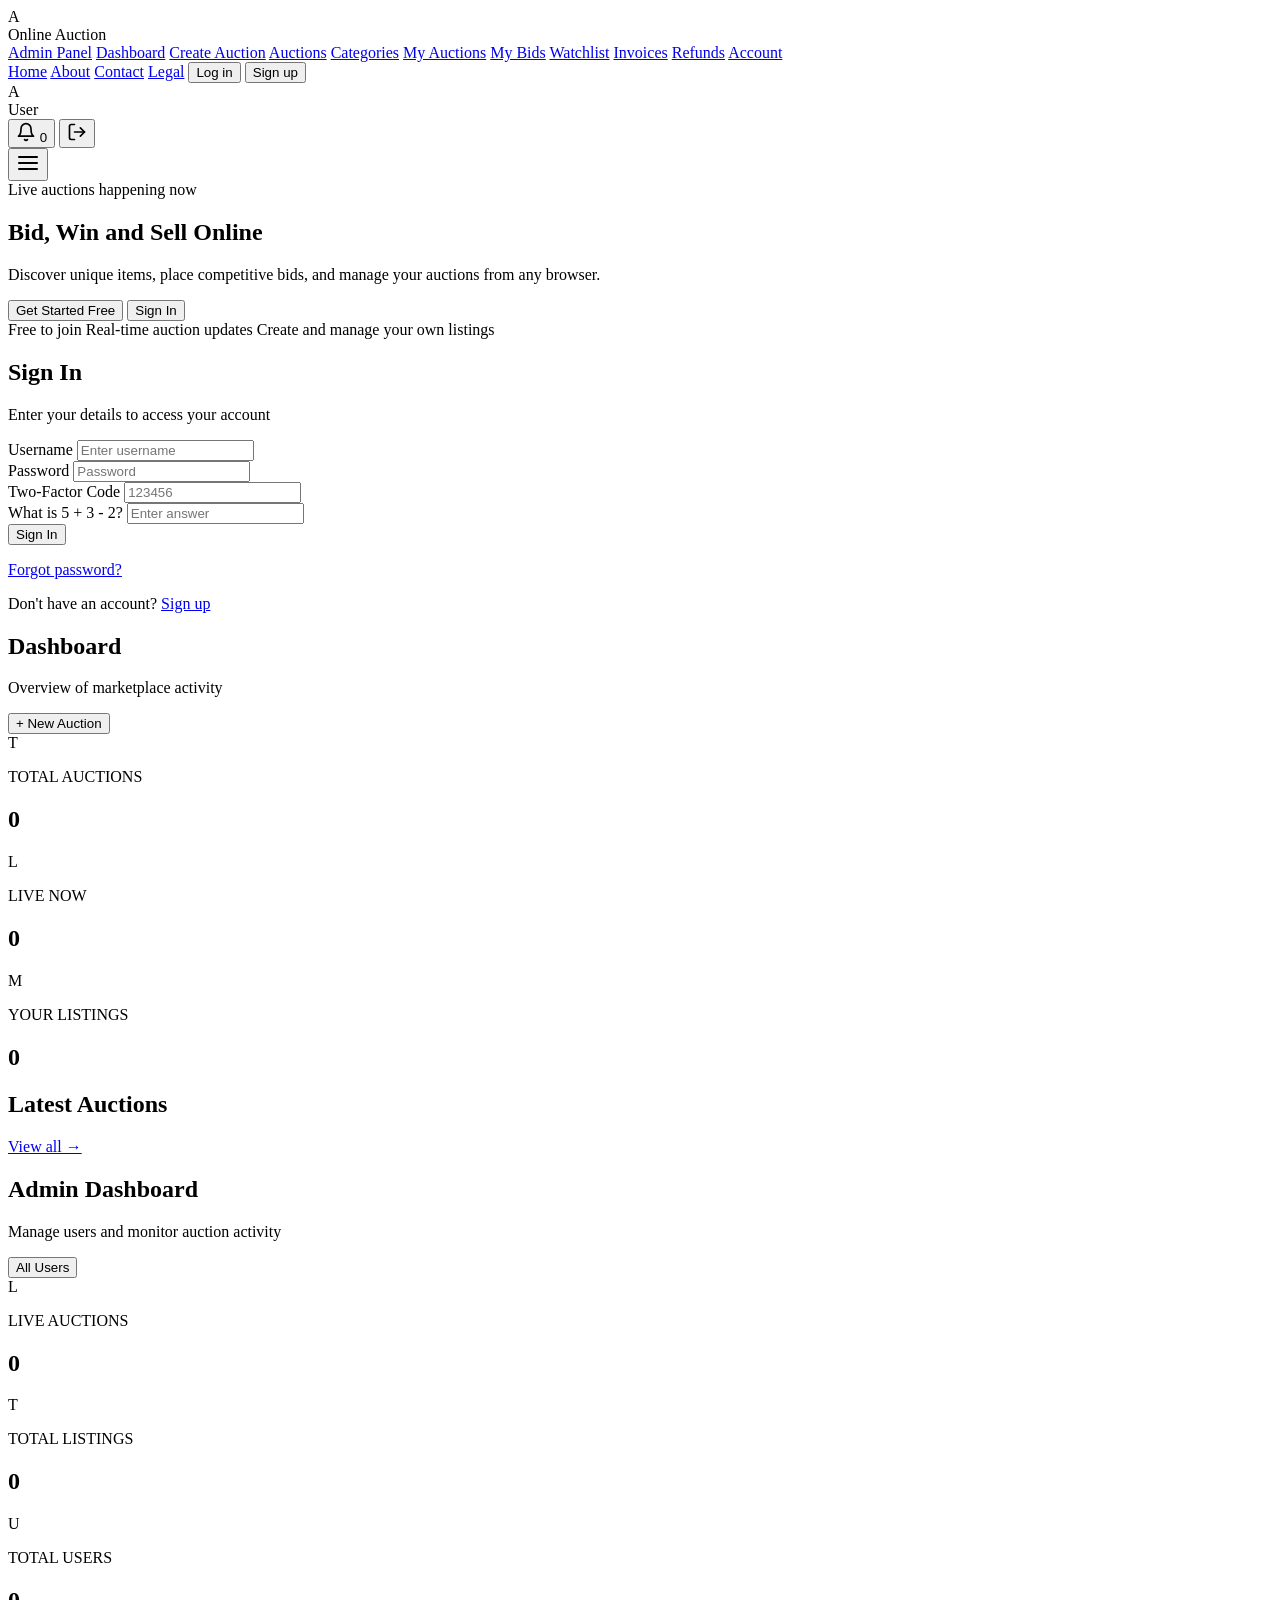
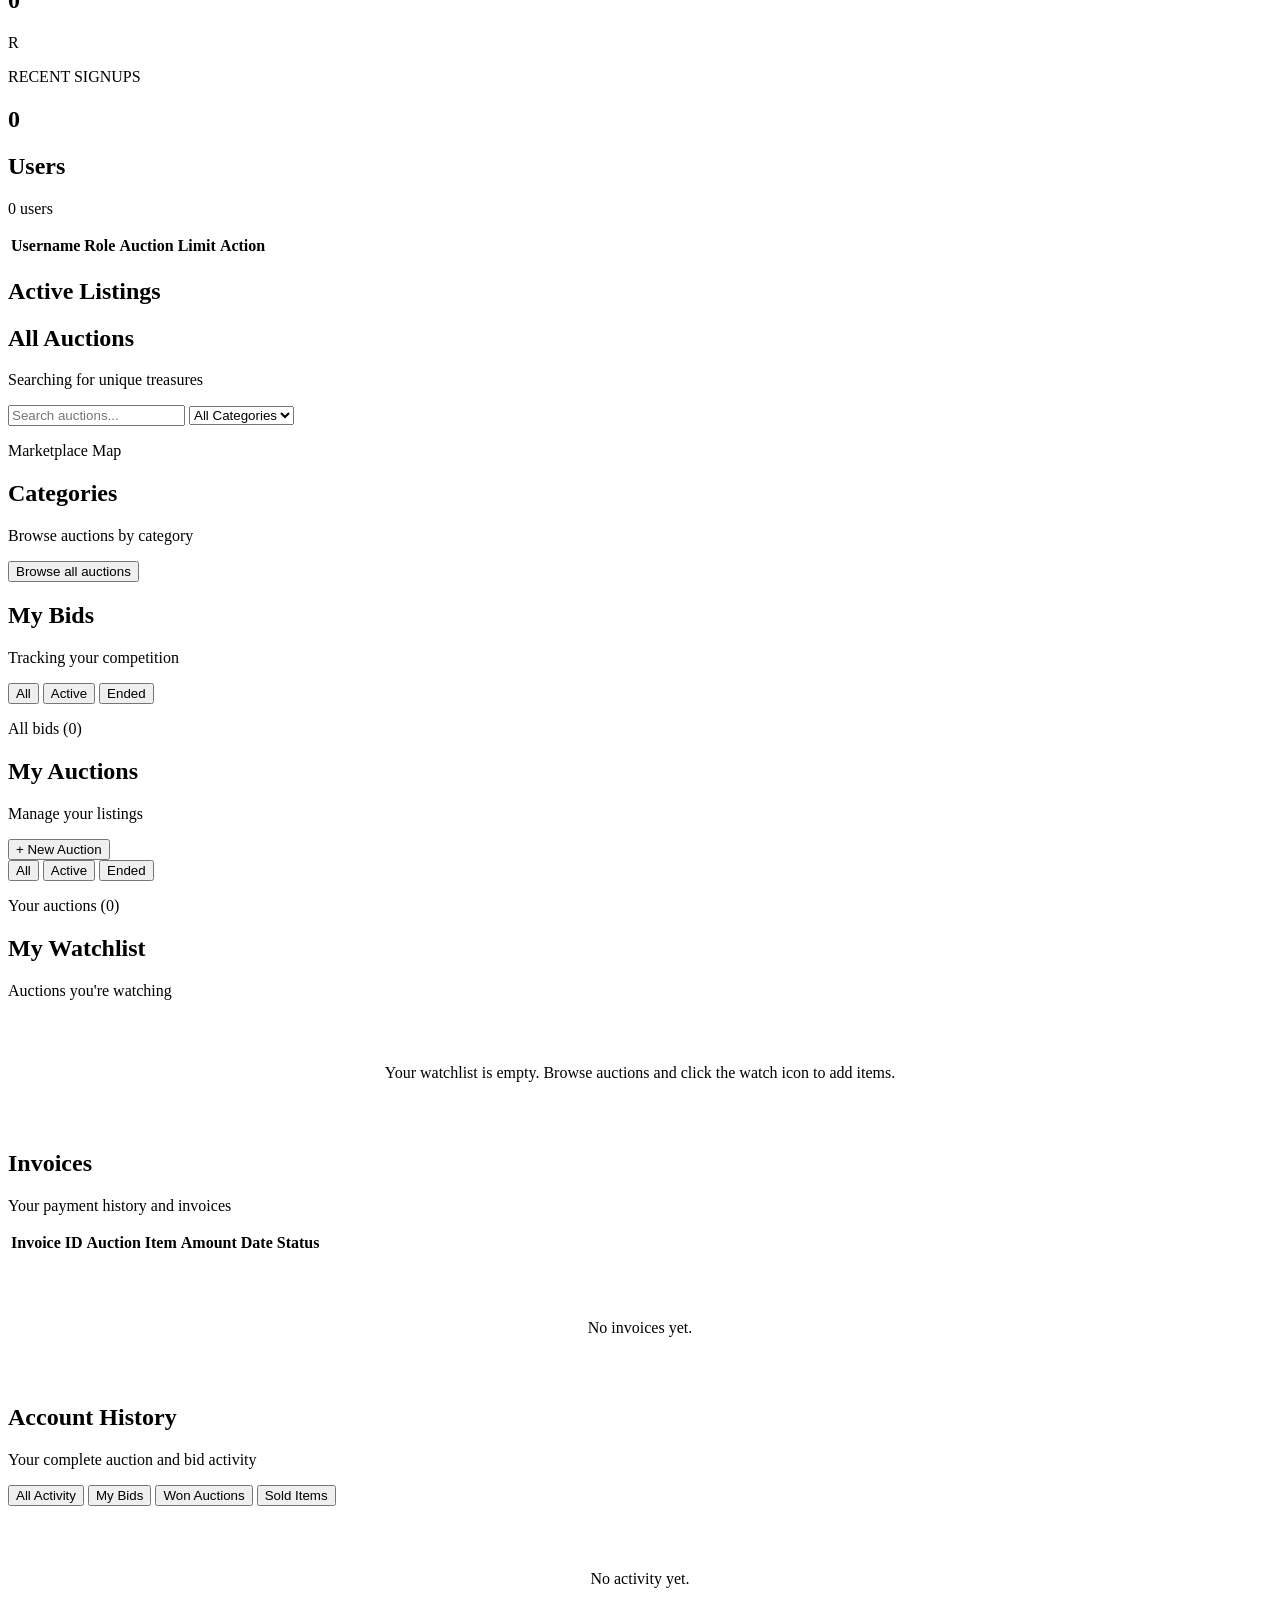
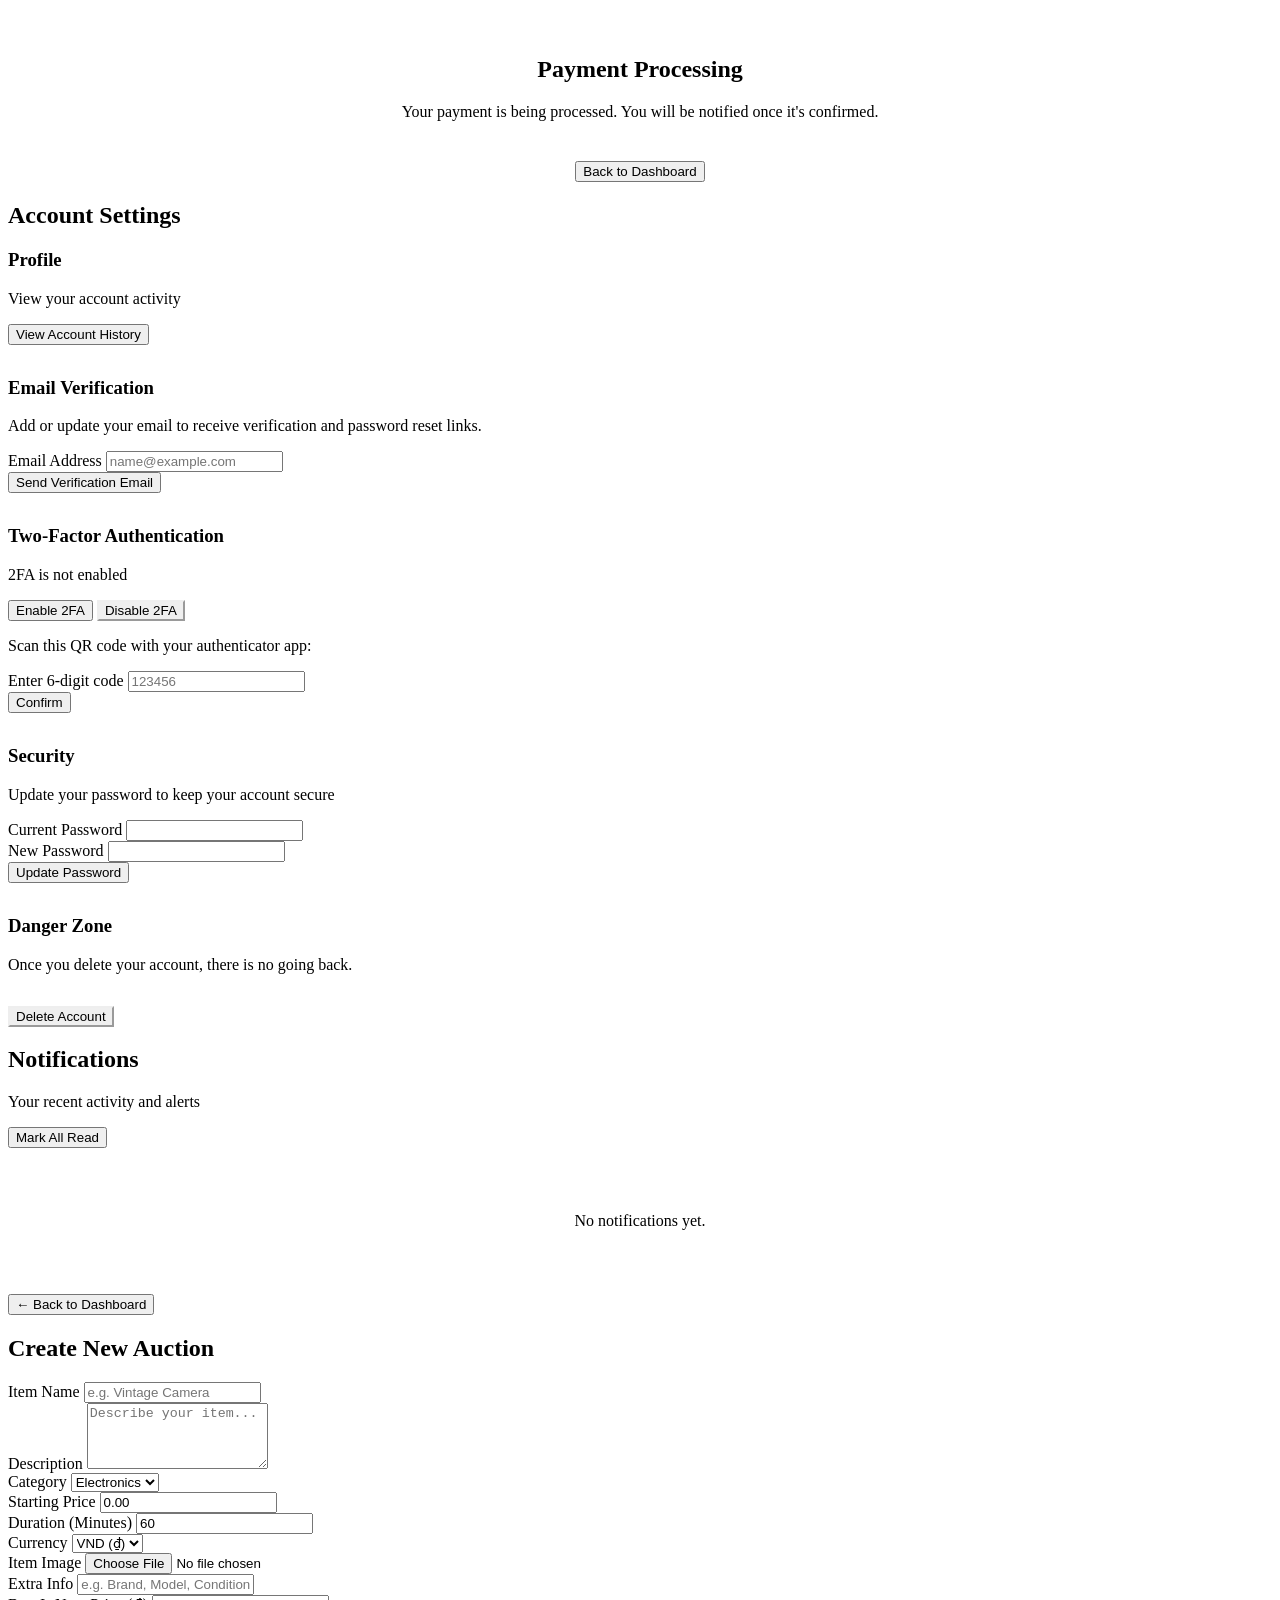
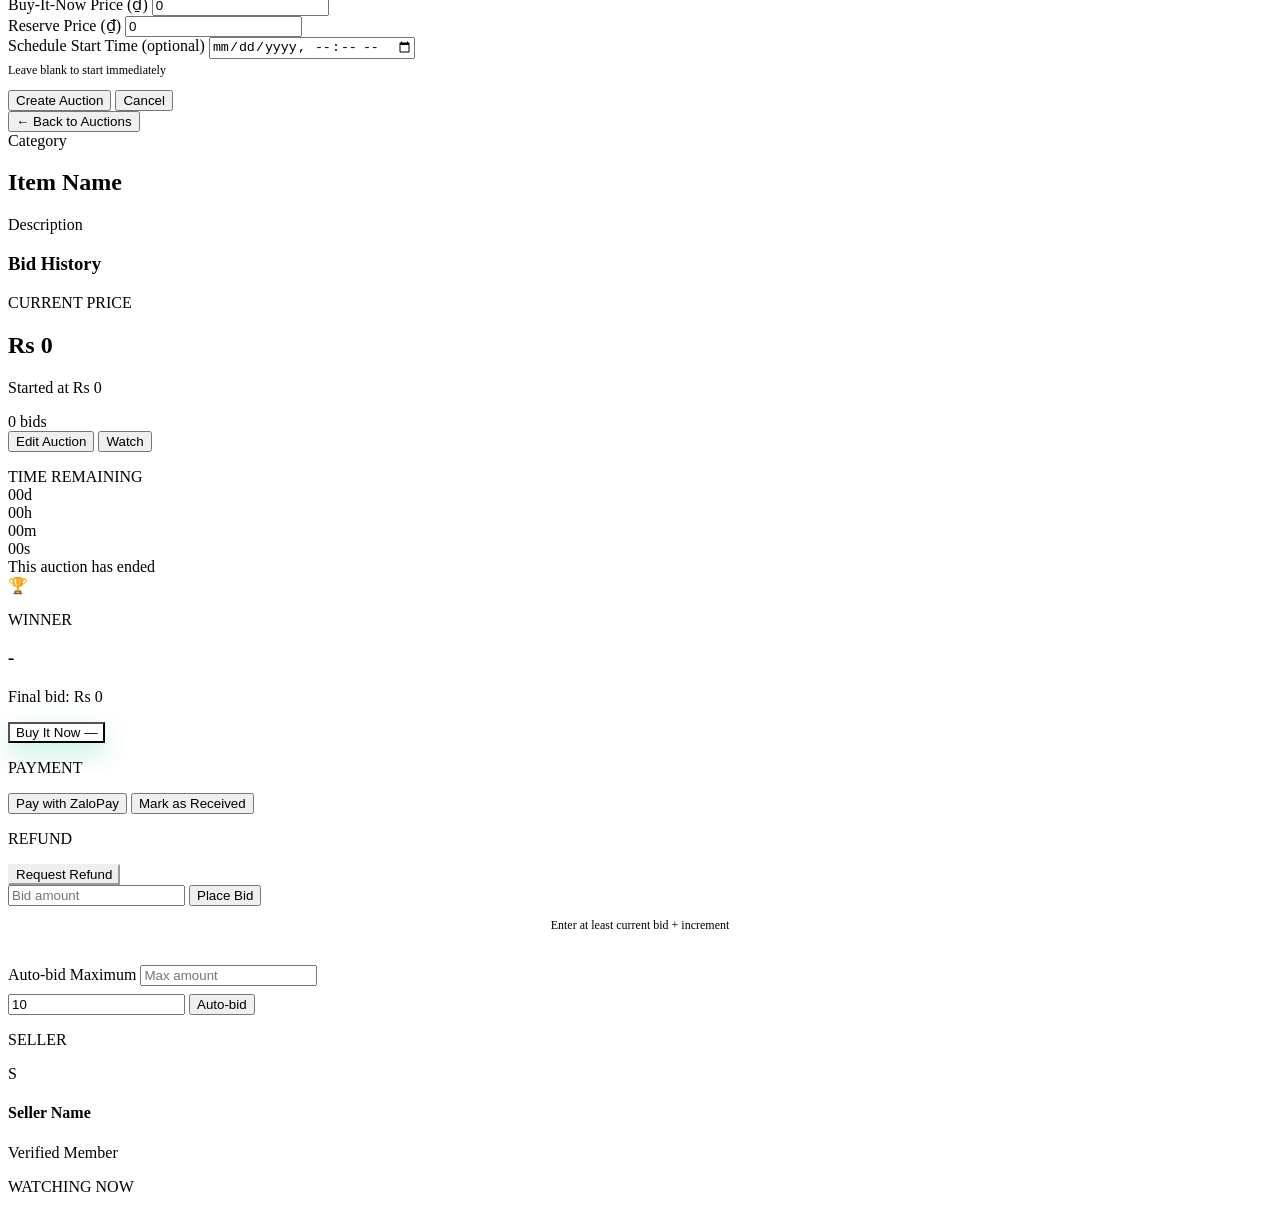
==== commit 80cc7712: "git commit ." ====
--- a/src/main/resources/static/index.html
+++ b/src/main/resources/static/index.html
@@ -89,8 +89,20 @@
                             <label>Password</label>
                             <input type="password" name="password" placeholder="Password" required>
                         </div>
+                        <div class="form-group hidden" id="loginTwoFaGroup">
+                            <label>Two-Factor Code</label>
+                            <input type="text" name="twoFactorCode" id="loginTwoFaCode" placeholder="123456" maxlength="6" inputmode="numeric">
+                        </div>
+                        <div class="form-group" id="captchaGroup">
+                            <label id="captchaLabel">What is 5 + 3 - 2?</label>
+                            <input type="text" id="captchaAnswer" placeholder="Enter answer" required>
+                        </div>
+                        <input type="hidden" id="captchaChallengeId">
                         <button type="submit" class="btn-primary btn-full" id="authSubmit">Sign In</button>
                     </form>
+                    <p class="auth-toggle">
+                        <a href="#" id="forgotPasswordLink">Forgot password?</a>
+                    </p>
                     <p class="auth-toggle">
                         <span id="authToggleText">Don't have an account?</span>
                         <a href="#" id="authToggleLink">Sign up</a>
@@ -241,13 +253,18 @@
 
         <section id="categoriesView" class="view hidden">
             <div class="container">
-                <div class="view-header">
-                    <div>
-                        <h1>Categories</h1>
-                        <p class="subtle">Browse auctions by category</p>
-                    </div>
-                </div>
-                <div id="categoriesGrid" class="categories-grid"></div>
+                <div class="categories-shell">
+                    <div class="categories-hero">
+                        <div>
+                            <p class="eyebrow">Marketplace Map</p>
+                            <h1>Categories</h1>
+                            <p class="subtle" id="categoriesSummary">Browse auctions by category</p>
+                        </div>
+                        <button class="btn-secondary" id="browseAllCategoriesBtn" type="button">Browse all auctions</button>
+                    </div>
+                    <div id="categoriesHighlights" class="category-highlights"></div>
+                    <div id="categoriesGrid" class="categories-grid"></div>
+                </div>
             </div>
         </section>
 
@@ -376,6 +393,18 @@
                 </div>
 
                 <div class="detail-section" style="margin-bottom: 2rem;">
+                    <h3>Email Verification</h3>
+                    <p class="subtle">Add or update your email to receive verification and password reset links.</p>
+                    <form id="emailForm">
+                        <div class="form-group">
+                            <label>Email Address</label>
+                            <input type="email" name="email" id="emailInput" placeholder="name@example.com" required>
+                        </div>
+                        <button type="submit" class="btn-primary">Send Verification Email</button>
+                    </form>
+                </div>
+
+                <div class="detail-section" style="margin-bottom: 2rem;">
                     <h3>Two-Factor Authentication</h3>
                     <p class="subtle" id="twoFaStatus">2FA is not enabled</p>
                     <div style="margin-top:1rem;">
@@ -428,64 +457,6 @@
                 </div>
                 <div id="notificationsList" class="notifications-list"></div>
                 <p class="subtle" id="notificationsEmpty" style="text-align:center; padding:3rem 0;">No notifications yet.</p>
-            </div>
-        </section>
-
-        <section id="adminRefundsView" class="view hidden">
-            <div class="container">
-                <div class="view-header">
-                    <div>
-                        <h1>Refund Requests</h1>
-                        <p class="subtle">Review and process user refund requests</p>
-                    </div>
-                </div>
-                <div class="table-wrap">
-                    <table class="data-table">
-                        <thead>
-                            <tr>
-                                <th>Refund ID</th>
-                                <th>Auction</th>
-                                <th>User</th>
-                                <th>Amount</th>
-                                <th>Reason</th>
-                                <th>Status</th>
-                                <th>Actions</th>
-                            </tr>
-                        </thead>
-                        <tbody id="refundsTableBody">
-                        </tbody>
-                    </table>
-                </div>
-                <p class="subtle" id="refundsEmpty" style="text-align:center; padding:3rem 0;">No refund requests yet.</p>
-            </div>
-        </section>
-
-        <section id="adminRefundsView" class="view hidden">
-            <div class="container">
-                <div class="view-header">
-                    <div>
-                        <h1>Refund Requests</h1>
-                        <p class="subtle">Review and process user refund requests</p>
-                    </div>
-                </div>
-                <div class="table-wrap">
-                    <table class="data-table">
-                        <thead>
-                            <tr>
-                                <th>Refund ID</th>
-                                <th>Auction</th>
-                                <th>User</th>
-                                <th>Amount</th>
-                                <th>Reason</th>
-                                <th>Status</th>
-                                <th>Actions</th>
-                            </tr>
-                        </thead>
-                        <tbody id="refundsTableBody">
-                        </tbody>
-                    </table>
-                </div>
-                <p class="subtle" id="refundsEmpty" style="text-align:center; padding:3rem 0;">No refund requests yet.</p>
             </div>
         </section>
 
@@ -635,21 +606,11 @@
                                 <button id="buyNowBtn" class="btn-primary btn-full" type="button" style="background: var(--success); box-shadow: 0 10px 24px rgb(36 199 138 / 0.28);">Buy It Now — <span id="buyNowPriceLabel"></span></button>
                             </div>
 
-                            <div id="buyNowSection" class="hidden" style="margin-top:1rem;">
-                                <button id="buyNowBtn" class="btn-primary btn-full" type="button" style="background: var(--success); box-shadow: 0 10px 24px rgb(36 199 138 / 0.28);">Buy It Now — <span id="buyNowPriceLabel"></span></button>
-                            </div>
-
                             <div id="paymentSection" class="hidden" style="margin-top:1rem;">
                                 <p class="subtle eyebrow">PAYMENT</p>
                                 <p class="subtle" id="paymentStatusText" style="margin-bottom:0.5rem;"></p>
                                 <button id="payNowBtn" class="btn-primary btn-full hidden" type="button">Pay with ZaloPay</button>
                                 <button id="markReceivedBtn" class="btn-secondary btn-full hidden" type="button">Mark as Received</button>
-                            </div>
-
-                            <div id="refundSection" class="hidden" style="margin-top:1rem;">
-                                <p class="subtle eyebrow">REFUND</p>
-                                <p class="subtle" id="refundStatusText" style="margin-bottom:0.5rem;"></p>
-                                <button id="requestRefundBtn" class="btn-secondary btn-full hidden" type="button" style="color: var(--warning); border-color: var(--warning);">Request Refund</button>
                             </div>
 
                             <div id="refundSection" class="hidden" style="margin-top:1rem;">
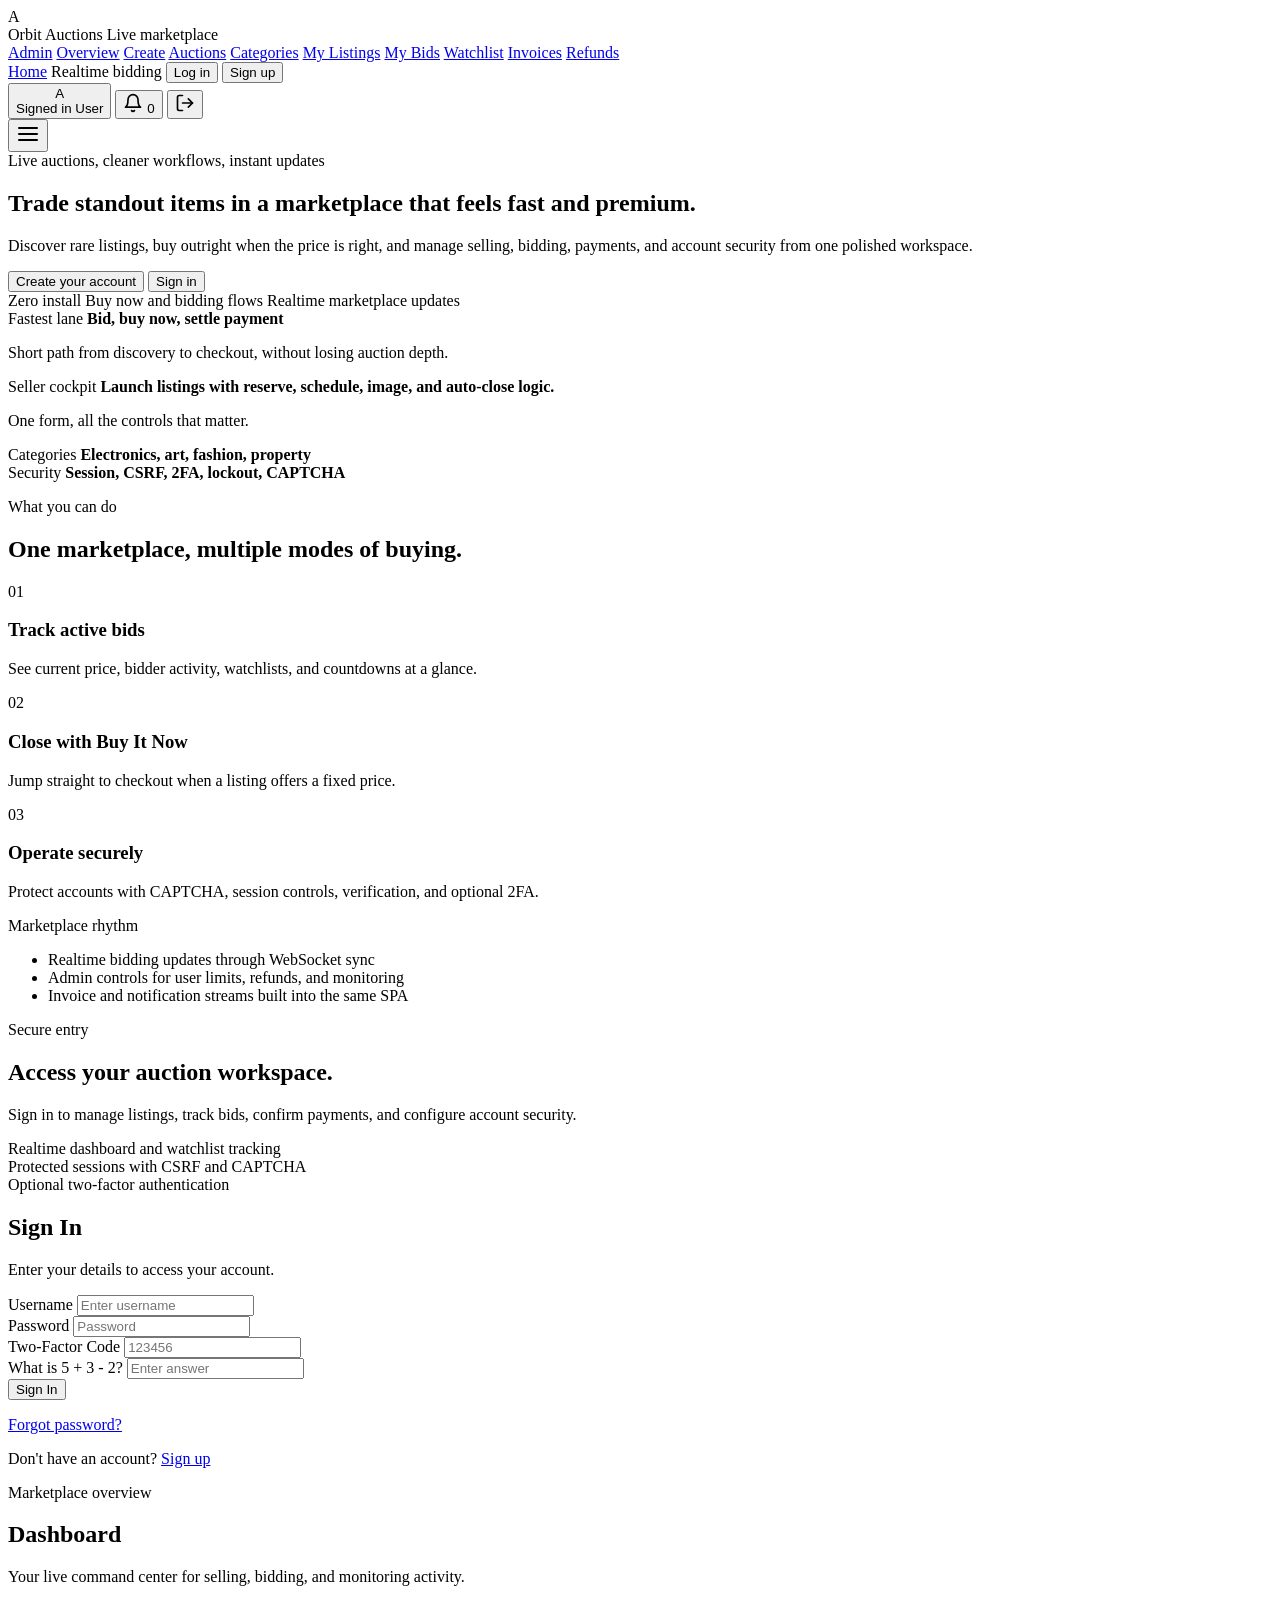
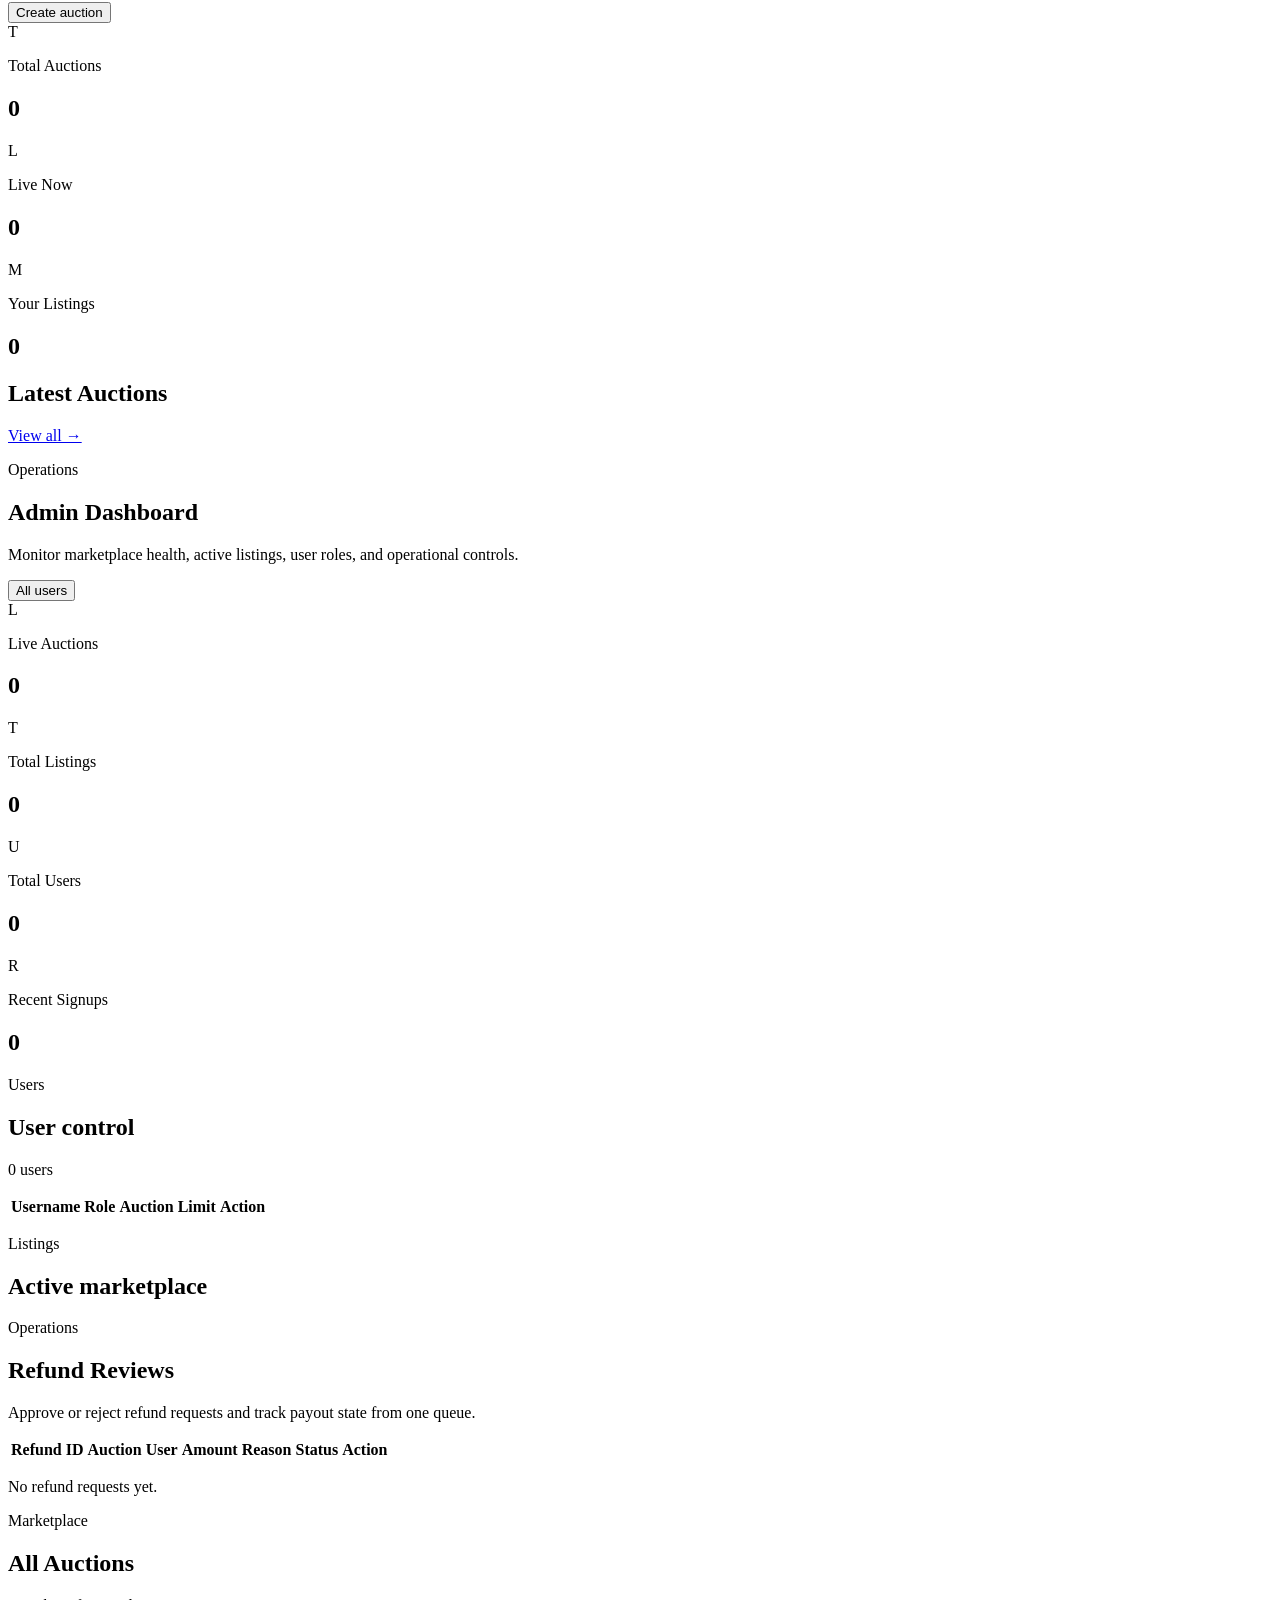
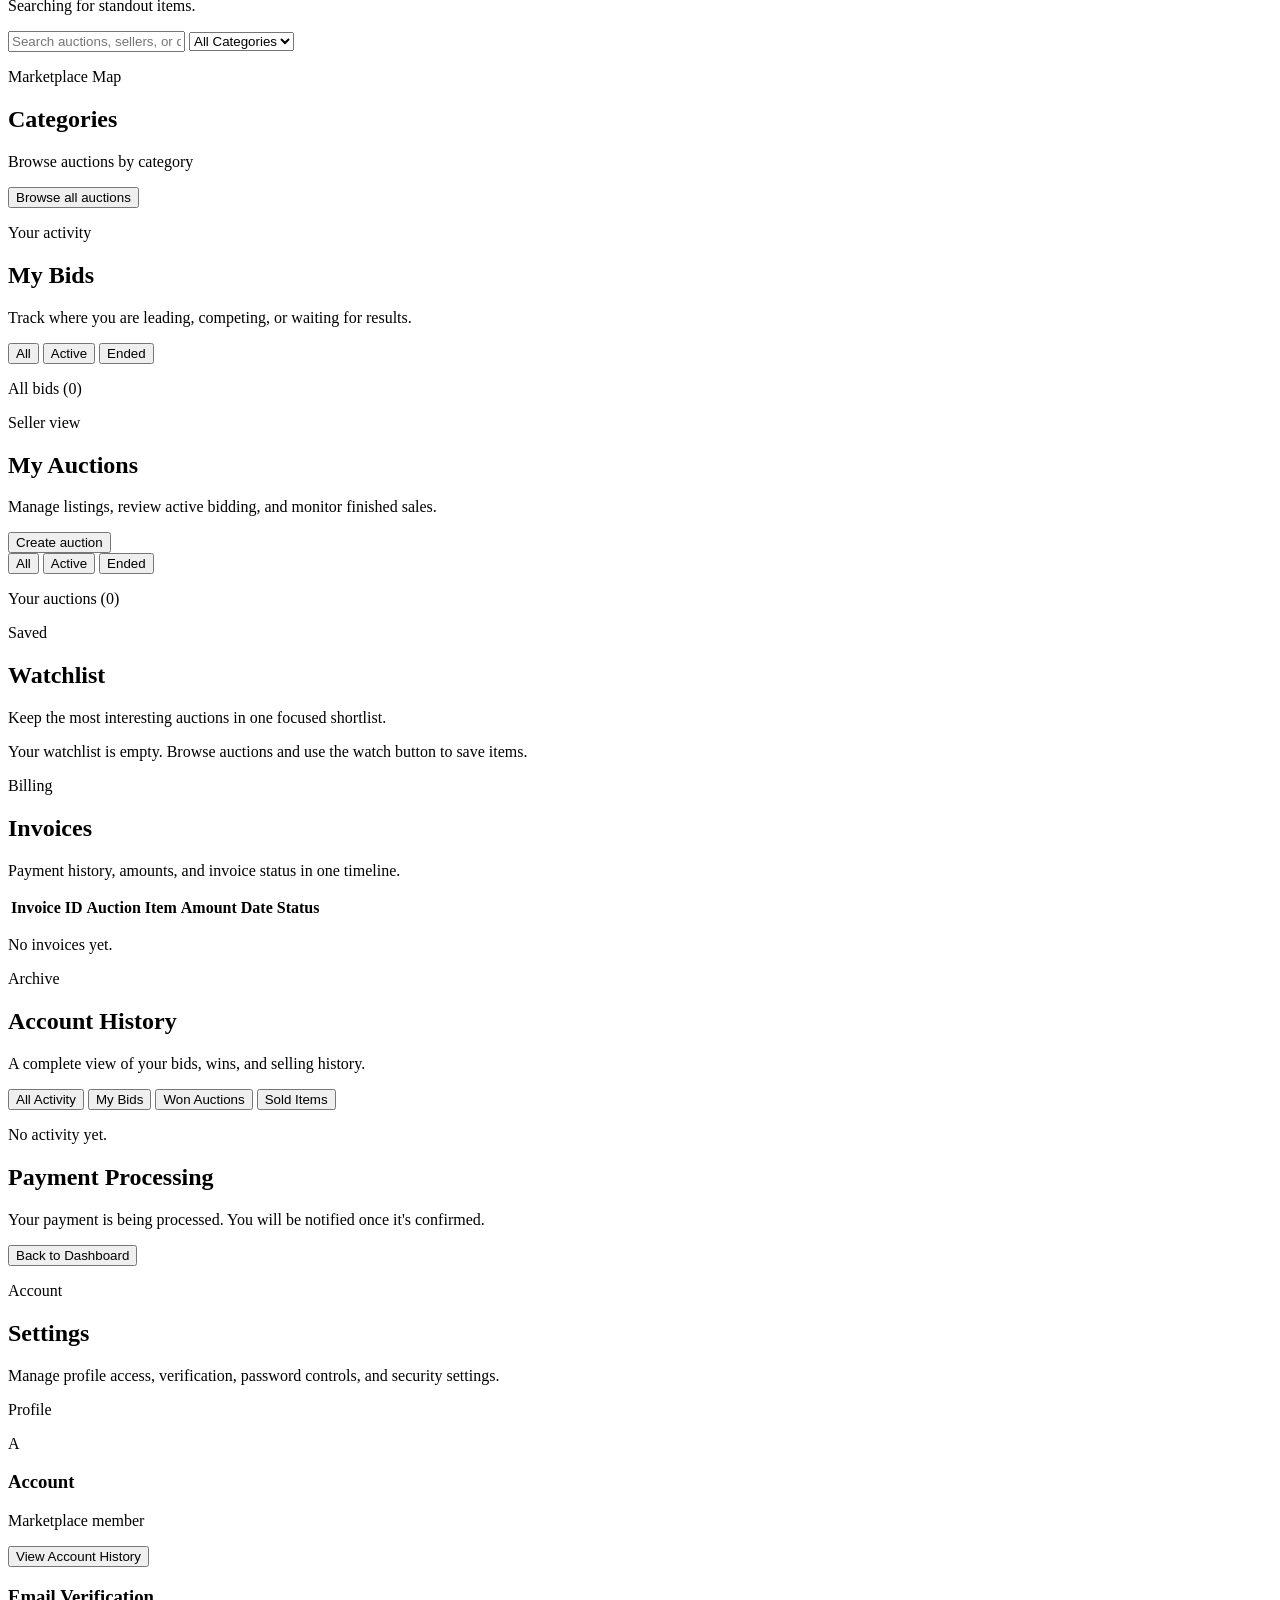
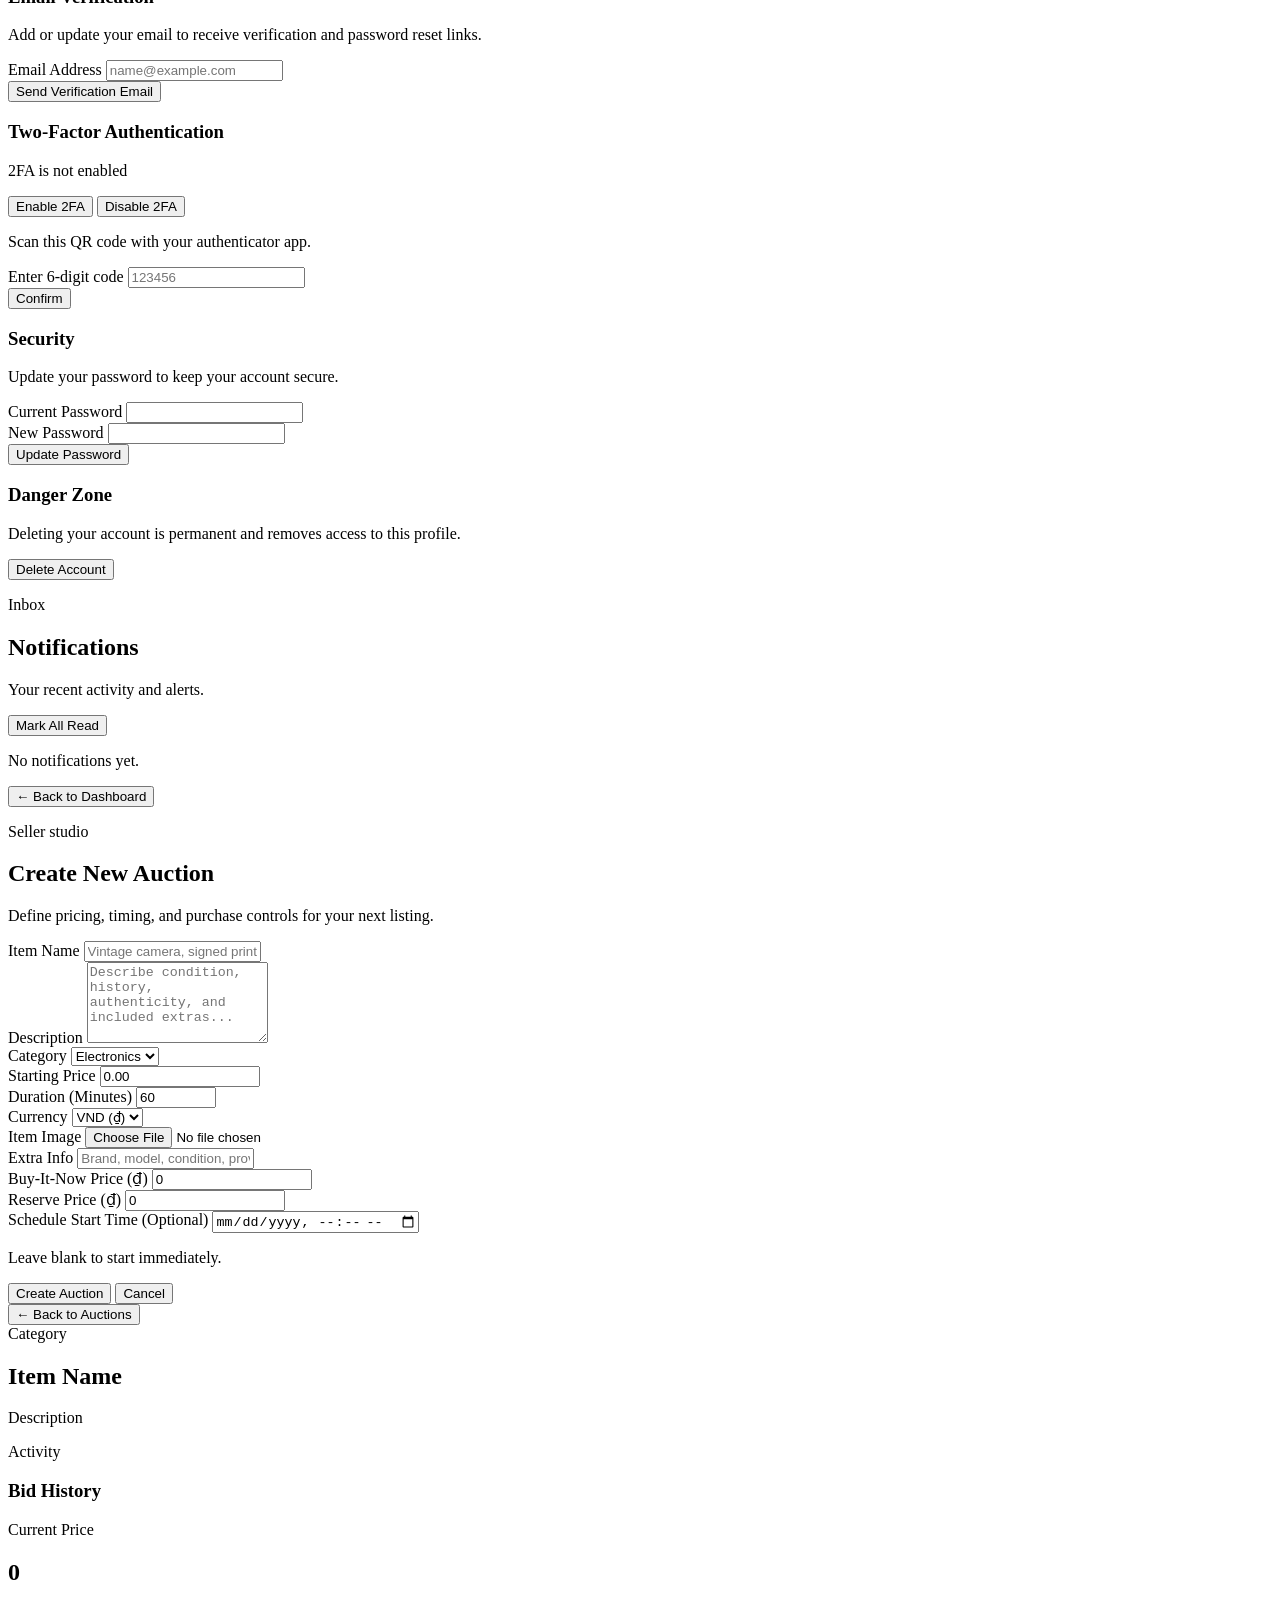
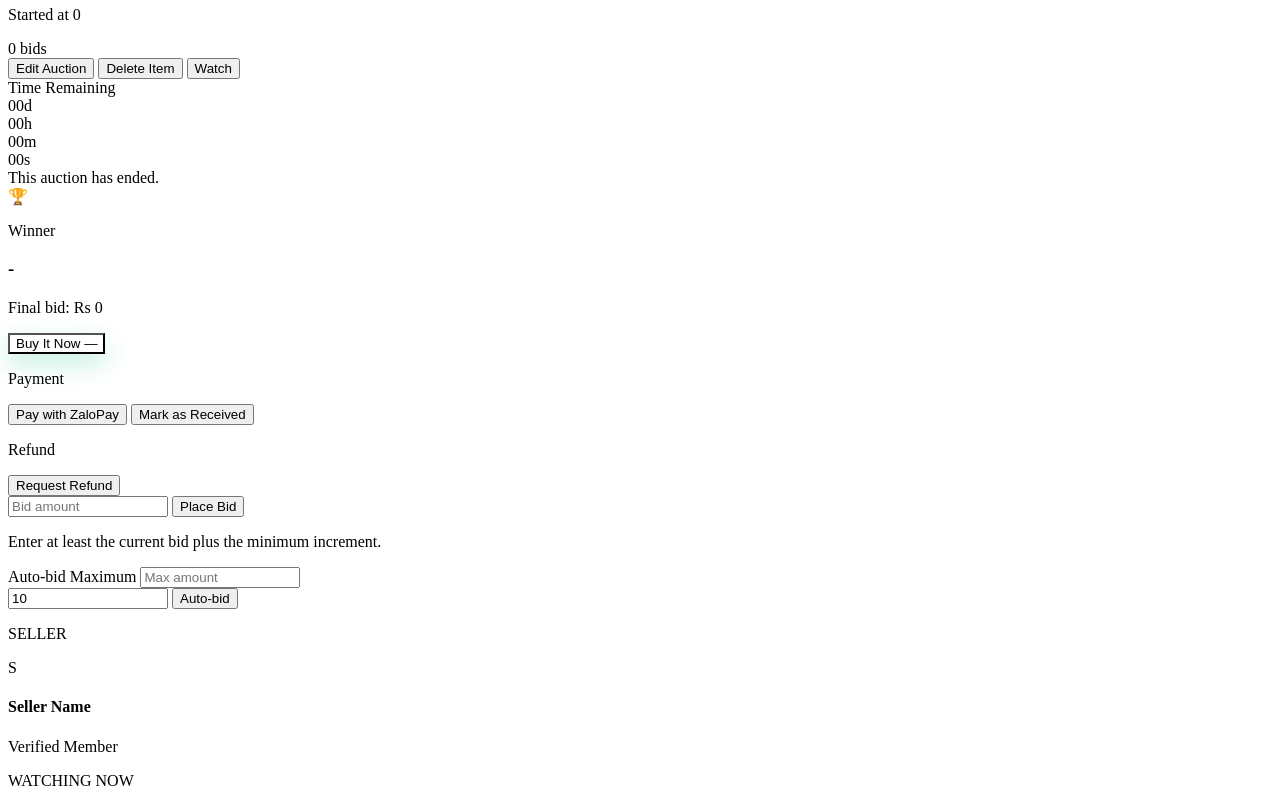
==== commit 44a1fdaf: "git commit ." ====
--- a/src/main/resources/static/index.html
+++ b/src/main/resources/static/index.html
@@ -4,45 +4,54 @@
     <meta charset="UTF-8">
     <meta name="viewport" content="width=device-width, initial-scale=1.0">
     <title>Online Auction</title>
+    <link rel="preconnect" href="https://fonts.googleapis.com">
+    <link rel="preconnect" href="https://fonts.gstatic.com" crossorigin>
+    <link href="https://fonts.googleapis.com/css2?family=Manrope:wght@400;500;600;700;800&family=Space+Grotesk:wght@500;700&display=swap" rel="stylesheet">
     <link rel="stylesheet" href="/styles.css">
 </head>
 <body>
+    <div class="page-glow page-glow-one"></div>
+    <div class="page-glow page-glow-two"></div>
+
     <nav class="navbar">
         <div class="nav-container">
             <div class="nav-left" id="goHome">
                 <div class="logo-icon">A</div>
-                <span class="logo-text">Online Auction</span>
-            </div>
-
-                <div class="nav-center hidden" id="mainNav">
-                    <a href="#" data-view="admin" class="nav-link hidden" id="adminLink">Admin Panel</a>
-                    <a href="#" data-view="dashboard" class="nav-link">Dashboard</a>
-                    <a href="#" data-view="create" class="nav-link">Create Auction</a>
-                    <a href="#" data-view="auctions" class="nav-link">Auctions</a>
-                    <a href="#" data-view="categories" class="nav-link">Categories</a>
-                    <a href="#" data-view="my-auctions" class="nav-link hidden" id="sellerLink">My Auctions</a>
-                    <a href="#" data-view="my-bids" class="nav-link">My Bids</a>
-                    <a href="#" data-view="watchlist" class="nav-link">Watchlist</a>
-                    <a href="#" data-view="invoices" class="nav-link">Invoices</a>
-                    <a href="#" data-view="admin-refunds" class="nav-link hidden" id="adminRefundsLink">Refunds</a>
-                    <a href="#" data-view="account" class="nav-link">Account</a>
-                </div>
+                <div class="logo-lockup">
+                    <span class="logo-text">Orbit Auctions</span>
+                    <span class="logo-subtle">Live marketplace</span>
+                </div>
+            </div>
+
+            <div class="nav-center hidden" id="mainNav">
+                <a href="#" data-view="admin" class="nav-link hidden" id="adminLink">Admin</a>
+                <a href="#" data-view="dashboard" class="nav-link">Overview</a>
+                <a href="#" data-view="create" class="nav-link">Create</a>
+                <a href="#" data-view="auctions" class="nav-link">Auctions</a>
+                <a href="#" data-view="categories" class="nav-link">Categories</a>
+                <a href="#" data-view="my-auctions" class="nav-link hidden" id="sellerLink">My Listings</a>
+                <a href="#" data-view="my-bids" class="nav-link">My Bids</a>
+                <a href="#" data-view="watchlist" class="nav-link">Watchlist</a>
+                <a href="#" data-view="invoices" class="nav-link">Invoices</a>
+                <a href="#" data-view="admin-refunds" class="nav-link hidden" id="adminRefundsLink">Refunds</a>
+            </div>
 
             <div class="nav-right">
-                <div id="guestNav">
-                    <a href="#" class="nav-link">Home</a>
-                    <a href="#" class="nav-link">About</a>
-                    <a href="#" class="nav-link">Contact</a>
-                    <a href="#" class="nav-link">Legal</a>
-                    <button class="btn-secondary" id="openLogin">Log in</button>
-                    <button class="btn-primary" id="openRegister">Sign up</button>
-                </div>
-                <div id="userNav" class="hidden">
-                    <div class="user-profile">
+                <div id="guestNav" class="guest-nav">
+                    <a href="#" class="nav-link" data-view="landing">Home</a>
+                    <span class="guest-pill">Realtime bidding</span>
+                    <button class="btn-secondary" id="openLogin" type="button">Log in</button>
+                    <button class="btn-primary" id="openRegister" type="button">Sign up</button>
+                </div>
+                <div id="userNav" class="user-nav hidden">
+                    <button class="user-profile user-profile-btn" id="openAccountBtn" type="button" title="Open account">
                         <div class="avatar" id="userAvatar">A</div>
-                        <span id="userName">User</span>
-                    </div>
-                    <button class="icon-btn" id="notifBell" title="Notifications" type="button" style="position:relative;">
+                        <div class="user-copy">
+                            <span class="user-label">Signed in</span>
+                            <span id="userName">User</span>
+                        </div>
+                    </button>
+                    <button class="icon-btn" id="notifBell" title="Notifications" type="button">
                         <svg width="20" height="20" viewBox="0 0 24 24" fill="none" stroke="currentColor" stroke-width="2" stroke-linecap="round" stroke-linejoin="round"><path d="M18 8A6 6 0 0 0 6 8c0 7-3 9-3 9h18s-3-2-3-9"></path><path d="M13.73 21a2 2 0 0 1-3.46 0"></path></svg>
                         <span id="notifBadge" class="notif-badge hidden">0</span>
                     </button>
@@ -50,96 +59,170 @@
                         <svg width="20" height="20" viewBox="0 0 24 24" fill="none" stroke="currentColor" stroke-width="2" stroke-linecap="round" stroke-linejoin="round"><path d="M9 21H5a2 2 0 0 1-2-2V5a2 2 0 0 1 2-2h4"></path><polyline points="16 17 21 12 16 7"></polyline><line x1="21" y1="12" x2="9" y2="12"></line></svg>
                     </button>
                 </div>
-                <button class="icon-btn mobile-menu-btn" id="mobileMenuBtn" type="button">
+                <button class="icon-btn mobile-menu-btn" id="mobileMenuBtn" type="button" aria-label="Toggle navigation">
                     <svg width="24" height="24" viewBox="0 0 24 24" fill="none" stroke="currentColor" stroke-width="2" stroke-linecap="round" stroke-linejoin="round"><line x1="3" y1="12" x2="21" y2="12"></line><line x1="3" y1="6" x2="21" y2="6"></line><line x1="3" y1="18" x2="21" y2="18"></line></svg>
                 </button>
             </div>
         </div>
     </nav>
 
-    <main id="app">
+    <main id="app" class="app-shell">
         <section id="landingView" class="view">
-            <div class="hero">
-                <div class="hero-badge">Live auctions happening now</div>
-                <h1>Bid, Win and <span class="highlight">Sell Online</span></h1>
-                <p>Discover unique items, place competitive bids, and manage your auctions from any browser.</p>
-                <div class="hero-actions">
-                    <button class="btn-primary btn-large" id="heroStart" type="button">Get Started Free</button>
-                    <button class="btn-secondary btn-large" id="heroSignIn" type="button">Sign In</button>
-                </div>
-                <div class="hero-footer">
-                    <span>Free to join</span>
-                    <span>Real-time auction updates</span>
-                    <span>Create and manage your own listings</span>
+            <div class="container landing-shell">
+                <div class="hero-card">
+                    <div class="hero-copy">
+                        <div class="hero-badge">Live auctions, cleaner workflows, instant updates</div>
+                        <h1>Trade standout items in a marketplace that feels fast and premium.</h1>
+                        <p>Discover rare listings, buy outright when the price is right, and manage selling, bidding, payments, and account security from one polished workspace.</p>
+                        <div class="hero-actions">
+                            <button class="btn-primary btn-large" id="heroStart" type="button">Create your account</button>
+                            <button class="btn-secondary btn-large" id="heroSignIn" type="button">Sign in</button>
+                        </div>
+                        <div class="hero-footer">
+                            <span>Zero install</span>
+                            <span>Buy now and bidding flows</span>
+                            <span>Realtime marketplace updates</span>
+                        </div>
+                    </div>
+                    <div class="hero-aside">
+                        <div class="hero-stat-stack">
+                            <article class="hero-stat-card">
+                                <span class="eyebrow">Fastest lane</span>
+                                <strong>Bid, buy now, settle payment</strong>
+                                <p class="subtle">Short path from discovery to checkout, without losing auction depth.</p>
+                            </article>
+                            <article class="hero-stat-card accent">
+                                <span class="eyebrow">Seller cockpit</span>
+                                <strong>Launch listings with reserve, schedule, image, and auto-close logic.</strong>
+                                <p class="subtle">One form, all the controls that matter.</p>
+                            </article>
+                        </div>
+                        <div class="hero-market-strip">
+                            <div>
+                                <span class="eyebrow">Categories</span>
+                                <strong>Electronics, art, fashion, property</strong>
+                            </div>
+                            <div>
+                                <span class="eyebrow">Security</span>
+                                <strong>Session, CSRF, 2FA, lockout, CAPTCHA</strong>
+                            </div>
+                        </div>
+                    </div>
+                </div>
+
+                <div class="landing-panels">
+                    <article class="shell-panel spotlight-panel">
+                        <p class="eyebrow">What you can do</p>
+                        <h2>One marketplace, multiple modes of buying.</h2>
+                        <div class="spotlight-grid">
+                            <div class="spotlight-card">
+                                <span class="spotlight-mark">01</span>
+                                <h3>Track active bids</h3>
+                                <p class="subtle">See current price, bidder activity, watchlists, and countdowns at a glance.</p>
+                            </div>
+                            <div class="spotlight-card">
+                                <span class="spotlight-mark">02</span>
+                                <h3>Close with Buy It Now</h3>
+                                <p class="subtle">Jump straight to checkout when a listing offers a fixed price.</p>
+                            </div>
+                            <div class="spotlight-card">
+                                <span class="spotlight-mark">03</span>
+                                <h3>Operate securely</h3>
+                                <p class="subtle">Protect accounts with CAPTCHA, session controls, verification, and optional 2FA.</p>
+                            </div>
+                        </div>
+                    </article>
+                    <article class="shell-panel landing-side-panel">
+                        <p class="eyebrow">Marketplace rhythm</p>
+                        <ul class="signal-list">
+                            <li>Realtime bidding updates through WebSocket sync</li>
+                            <li>Admin controls for user limits, refunds, and monitoring</li>
+                            <li>Invoice and notification streams built into the same SPA</li>
+                        </ul>
+                    </article>
                 </div>
             </div>
         </section>
 
         <section id="authView" class="view hidden">
             <div class="auth-container">
-                <div class="auth-card">
-                    <h2 id="authTitle">Sign In</h2>
-                    <p class="subtle">Enter your details to access your account</p>
-                    <form id="authForm">
-                        <div class="form-group">
-                            <label>Username</label>
-                            <input type="text" name="username" placeholder="Enter username" required>
-                        </div>
-                        <div class="form-group">
-                            <label>Password</label>
-                            <input type="password" name="password" placeholder="Password" required>
-                        </div>
-                        <div class="form-group hidden" id="loginTwoFaGroup">
-                            <label>Two-Factor Code</label>
-                            <input type="text" name="twoFactorCode" id="loginTwoFaCode" placeholder="123456" maxlength="6" inputmode="numeric">
-                        </div>
-                        <div class="form-group" id="captchaGroup">
-                            <label id="captchaLabel">What is 5 + 3 - 2?</label>
-                            <input type="text" id="captchaAnswer" placeholder="Enter answer" required>
-                        </div>
-                        <input type="hidden" id="captchaChallengeId">
-                        <button type="submit" class="btn-primary btn-full" id="authSubmit">Sign In</button>
-                    </form>
-                    <p class="auth-toggle">
-                        <a href="#" id="forgotPasswordLink">Forgot password?</a>
-                    </p>
-                    <p class="auth-toggle">
-                        <span id="authToggleText">Don't have an account?</span>
-                        <a href="#" id="authToggleLink">Sign up</a>
-                    </p>
+                <div class="auth-frame">
+                    <div class="auth-sidebar">
+                        <p class="eyebrow">Secure entry</p>
+                        <h2>Access your auction workspace.</h2>
+                        <p class="subtle">Sign in to manage listings, track bids, confirm payments, and configure account security.</p>
+                        <div class="auth-points">
+                            <div class="auth-point">Realtime dashboard and watchlist tracking</div>
+                            <div class="auth-point">Protected sessions with CSRF and CAPTCHA</div>
+                            <div class="auth-point">Optional two-factor authentication</div>
+                        </div>
+                    </div>
+                    <div class="auth-card">
+                        <h2 id="authTitle">Sign In</h2>
+                        <p class="subtle">Enter your details to access your account.</p>
+                        <form id="authForm">
+                            <div class="form-group">
+                                <label>Username</label>
+                                <input type="text" name="username" placeholder="Enter username" required>
+                            </div>
+                            <div class="form-group">
+                                <label>Password</label>
+                                <input type="password" name="password" placeholder="Password" required>
+                            </div>
+                            <div class="form-group hidden" id="loginTwoFaGroup">
+                                <label>Two-Factor Code</label>
+                                <input type="text" name="twoFactorCode" id="loginTwoFaCode" placeholder="123456" maxlength="6" inputmode="numeric">
+                            </div>
+                            <div class="form-group" id="captchaGroup">
+                                <label id="captchaLabel">What is 5 + 3 - 2?</label>
+                                <input type="text" id="captchaAnswer" placeholder="Enter answer" required>
+                            </div>
+                            <input type="hidden" id="captchaChallengeId">
+                            <button type="submit" class="btn-primary btn-full" id="authSubmit">Sign In</button>
+                        </form>
+                        <p class="auth-toggle">
+                            <a href="#" id="forgotPasswordLink">Forgot password?</a>
+                        </p>
+                        <p class="auth-toggle">
+                            <span id="authToggleText">Don't have an account?</span>
+                            <a href="#" id="authToggleLink">Sign up</a>
+                        </p>
+                    </div>
                 </div>
             </div>
         </section>
 
         <section id="dashboardView" class="view hidden">
             <div class="container">
-                <div class="view-header">
+                <div class="view-shell">
+                <div class="view-header hero-header">
                     <div>
+                        <p class="eyebrow">Marketplace overview</p>
                         <h1>Dashboard</h1>
-                        <p class="subtle">Overview of marketplace activity</p>
-                    </div>
-                    <button class="btn-primary" data-view="create" type="button">+ New Auction</button>
+                        <p class="subtle">Your live command center for selling, bidding, and monitoring activity.</p>
+                    </div>
+                    <button class="btn-primary" data-view="create" type="button">Create auction</button>
                 </div>
 
                 <div class="stats-grid">
                     <div class="stat-card">
                         <div class="stat-icon purple">T</div>
                         <div class="stat-info">
-                            <p class="subtle">TOTAL AUCTIONS</p>
+                            <p class="subtle">Total Auctions</p>
                             <h2 id="statTotal">0</h2>
                         </div>
                     </div>
                     <div class="stat-card">
                         <div class="stat-icon green">L</div>
                         <div class="stat-info">
-                            <p class="subtle">LIVE NOW</p>
+                            <p class="subtle">Live Now</p>
                             <h2 id="statActive">0</h2>
                         </div>
                     </div>
                     <div class="stat-card">
                         <div class="stat-icon blue">M</div>
                         <div class="stat-info">
-                            <p class="subtle">YOUR LISTINGS</p>
+                            <p class="subtle">Your Listings</p>
                             <h2 id="statMine">0</h2>
                         </div>
                     </div>
@@ -150,54 +233,60 @@
                     <a href="#" class="link" data-view="auctions">View all →</a>
                 </div>
                 <div id="latestGrid" class="auction-grid"></div>
+                </div>
             </div>
         </section>
 
         <section id="adminView" class="view hidden">
             <div class="container">
-                <div class="view-header">
+                <div class="view-shell">
+                <div class="view-header hero-header">
                     <div>
+                        <p class="eyebrow">Operations</p>
                         <h1>Admin Dashboard</h1>
-                        <p class="subtle">Manage users and monitor auction activity</p>
-                    </div>
-                    <button class="btn-primary" id="allUsersButton" type="button">All Users</button>
+                        <p class="subtle">Monitor marketplace health, active listings, user roles, and operational controls.</p>
+                    </div>
+                    <button class="btn-secondary" id="allUsersButton" type="button">All users</button>
                 </div>
 
                 <div class="stats-grid">
                     <div class="stat-card">
                         <div class="stat-icon green">L</div>
                         <div class="stat-info">
-                            <p class="subtle">LIVE AUCTIONS</p>
+                            <p class="subtle">Live Auctions</p>
                             <h2 id="statAdminActive">0</h2>
                         </div>
                     </div>
                     <div class="stat-card">
                         <div class="stat-icon purple">T</div>
                         <div class="stat-info">
-                            <p class="subtle">TOTAL LISTINGS</p>
+                            <p class="subtle">Total Listings</p>
                             <h2 id="statAdminTotal">0</h2>
                         </div>
                     </div>
                     <div class="stat-card">
                         <div class="stat-icon blue">U</div>
                         <div class="stat-info">
-                            <p class="subtle">TOTAL USERS</p>
+                            <p class="subtle">Total Users</p>
                             <h2 id="statAdminUsers">0</h2>
                         </div>
                     </div>
                     <div class="stat-card">
                         <div class="stat-icon orange">R</div>
                         <div class="stat-info">
-                            <p class="subtle">RECENT SIGNUPS</p>
+                            <p class="subtle">Recent Signups</p>
                             <h2 id="statAdminRecent">0</h2>
                         </div>
                     </div>
                 </div>
 
                 <div class="admin-layout">
-                    <section class="detail-section">
+                    <section class="shell-panel">
                         <div class="section-header">
-                            <h2>Users</h2>
+                            <div>
+                                <p class="eyebrow">Users</p>
+                                <h2>User control</h2>
+                            </div>
                             <p class="subtle" id="adminUsersCount">0 users</p>
                         </div>
                         <div class="table-wrap">
@@ -216,38 +305,80 @@
                         </div>
                     </section>
                     
-                    <section class="detail-section">
+                    <section class="shell-panel">
                         <div class="section-header">
-                            <h2>Active Listings</h2>
+                            <div>
+                                <p class="eyebrow">Listings</p>
+                                <h2>Active marketplace</h2>
+                            </div>
                         </div>
                         <div id="adminGrid" class="auction-grid"></div>
                     </section>
                 </div>
+                </div>
+            </div>
+        </section>
+
+        <section id="admin-refundsView" class="view hidden">
+            <div class="container">
+                <div class="view-shell">
+                    <div class="view-header hero-header">
+                        <div>
+                            <p class="eyebrow">Operations</p>
+                            <h1>Refund Reviews</h1>
+                            <p class="subtle">Approve or reject refund requests and track payout state from one queue.</p>
+                        </div>
+                    </div>
+                    <section class="shell-panel">
+                        <div class="table-wrap">
+                            <table class="data-table">
+                                <thead>
+                                    <tr>
+                                        <th>Refund ID</th>
+                                        <th>Auction</th>
+                                        <th>User</th>
+                                        <th>Amount</th>
+                                        <th>Reason</th>
+                                        <th>Status</th>
+                                        <th>Action</th>
+                                    </tr>
+                                </thead>
+                                <tbody id="refundsTableBody"></tbody>
+                            </table>
+                        </div>
+                        <p class="empty-copy subtle" id="refundsEmpty">No refund requests yet.</p>
+                    </section>
+                </div>
             </div>
         </section>
 
         <section id="auctionsView" class="view hidden">
             <div class="container">
-                <div class="view-header">
-                    <div>
-                        <h1>All Auctions</h1>
-                        <p class="subtle" id="auctionCount">Searching for unique treasures</p>
-                    </div>
-                    <div class="filter-bar">
-                        <input type="text" id="searchInput" placeholder="Search auctions...">
-                        <select id="categoryFilter">
-                            <option value="All">All Categories</option>
-                            <option value="ELECTRONICS">Electronics</option>
-                            <option value="ART">Art</option>
-                            <option value="VEHICLE">Vehicle</option>
-                            <option value="BOOK">Book</option>
-                            <option value="FASHION">Fashion</option>
-                            <option value="COLLECTIBLE">Collectible</option>
-                            <option value="PROPERTY">Property</option>
-                        </select>
-                    </div>
-                </div>
-                <div id="fullGrid" class="auction-grid"></div>
+                <div class="view-shell">
+                    <div class="view-header hero-header">
+                        <div>
+                            <p class="eyebrow">Marketplace</p>
+                            <h1>All Auctions</h1>
+                            <p class="subtle" id="auctionCount">Searching for standout items.</p>
+                        </div>
+                    </div>
+                    <section class="shell-panel">
+                        <div class="filter-bar">
+                            <input type="text" id="searchInput" placeholder="Search auctions, sellers, or descriptions">
+                            <select id="categoryFilter">
+                                <option value="All">All Categories</option>
+                                <option value="ELECTRONICS">Electronics</option>
+                                <option value="ART">Art</option>
+                                <option value="VEHICLE">Vehicle</option>
+                                <option value="BOOK">Book</option>
+                                <option value="FASHION">Fashion</option>
+                                <option value="COLLECTIBLE">Collectible</option>
+                                <option value="PROPERTY">Property</option>
+                            </select>
+                        </div>
+                    </section>
+                    <div id="fullGrid" class="auction-grid"></div>
+                </div>
             </div>
         </section>
 
@@ -270,211 +401,249 @@
 
         <section id="my-bidsView" class="view hidden">
             <div class="container">
-                <div class="view-header">
-                    <div>
-                        <h1>My Bids</h1>
-                        <p class="subtle">Tracking your competition</p>
-                    </div>
-                </div>
-                <div class="tab-bar">
-                    <button class="tab active" data-filter="all" type="button">All</button>
-                    <button class="tab" data-filter="active" type="button">Active</button>
-                    <button class="tab" data-filter="ended" type="button">Ended</button>
-                </div>
-                <p class="subtle" id="myBidsCount">All bids (0)</p>
-                <div id="myBidsGrid" class="auction-grid"></div>
+                <div class="view-shell">
+                    <div class="view-header hero-header">
+                        <div>
+                            <p class="eyebrow">Your activity</p>
+                            <h1>My Bids</h1>
+                            <p class="subtle">Track where you are leading, competing, or waiting for results.</p>
+                        </div>
+                    </div>
+                    <div class="tab-bar">
+                        <button class="tab active" data-filter="all" type="button">All</button>
+                        <button class="tab" data-filter="active" type="button">Active</button>
+                        <button class="tab" data-filter="ended" type="button">Ended</button>
+                    </div>
+                    <p class="subtle section-caption" id="myBidsCount">All bids (0)</p>
+                    <div id="myBidsGrid" class="auction-grid"></div>
+                </div>
             </div>
         </section>
 
         <section id="my-auctionsView" class="view hidden">
             <div class="container">
-                <div class="view-header">
-                    <div>
-                        <h1>My Auctions</h1>
-                        <p class="subtle">Manage your listings</p>
-                    </div>
-                    <button class="btn-primary" data-view="create" type="button">+ New Auction</button>
-                </div>
-                <div class="tab-bar">
-                    <button class="tab active" data-my-filter="all" type="button">All</button>
-                    <button class="tab" data-my-filter="active" type="button">Active</button>
-                    <button class="tab" data-my-filter="ended" type="button">Ended</button>
-                </div>
-                <p class="subtle" id="myAuctionsCount">Your auctions (0)</p>
-                <div id="myAuctionsGrid" class="auction-grid"></div>
+                <div class="view-shell">
+                    <div class="view-header hero-header">
+                        <div>
+                            <p class="eyebrow">Seller view</p>
+                            <h1>My Auctions</h1>
+                            <p class="subtle">Manage listings, review active bidding, and monitor finished sales.</p>
+                        </div>
+                        <button class="btn-primary" data-view="create" type="button">Create auction</button>
+                    </div>
+                    <div class="tab-bar">
+                        <button class="tab active" data-my-filter="all" type="button">All</button>
+                        <button class="tab" data-my-filter="active" type="button">Active</button>
+                        <button class="tab" data-my-filter="ended" type="button">Ended</button>
+                    </div>
+                    <p class="subtle section-caption" id="myAuctionsCount">Your auctions (0)</p>
+                    <div id="myAuctionsGrid" class="auction-grid"></div>
+                </div>
             </div>
         </section>
 
         <section id="watchlistView" class="view hidden">
             <div class="container">
-                <div class="view-header">
-                    <div>
-                        <h1>My Watchlist</h1>
-                        <p class="subtle">Auctions you're watching</p>
-                    </div>
-                </div>
-                <div id="watchlistGrid" class="auction-grid"></div>
-                <p class="subtle" id="watchlistEmpty" style="text-align:center; padding:3rem 0;">Your watchlist is empty. Browse auctions and click the watch icon to add items.</p>
+                <div class="view-shell">
+                    <div class="view-header hero-header">
+                        <div>
+                            <p class="eyebrow">Saved</p>
+                            <h1>Watchlist</h1>
+                            <p class="subtle">Keep the most interesting auctions in one focused shortlist.</p>
+                        </div>
+                    </div>
+                    <div id="watchlistGrid" class="auction-grid"></div>
+                    <p class="empty-copy subtle" id="watchlistEmpty">Your watchlist is empty. Browse auctions and use the watch button to save items.</p>
+                </div>
             </div>
         </section>
 
         <section id="invoicesView" class="view hidden">
             <div class="container">
-                <div class="view-header">
-                    <div>
-                        <h1>Invoices</h1>
-                        <p class="subtle">Your payment history and invoices</p>
-                    </div>
-                </div>
-                <div class="table-wrap">
-                    <table class="data-table">
-                        <thead>
-                            <tr>
-                                <th>Invoice ID</th>
-                                <th>Auction</th>
-                                <th>Item</th>
-                                <th>Amount</th>
-                                <th>Date</th>
-                                <th>Status</th>
-                            </tr>
-                        </thead>
-                        <tbody id="invoicesTableBody">
-                        </tbody>
-                    </table>
-                </div>
-                <p class="subtle" id="invoicesEmpty" style="text-align:center; padding:3rem 0;">No invoices yet.</p>
+                <div class="view-shell">
+                    <div class="view-header hero-header">
+                        <div>
+                            <p class="eyebrow">Billing</p>
+                            <h1>Invoices</h1>
+                            <p class="subtle">Payment history, amounts, and invoice status in one timeline.</p>
+                        </div>
+                    </div>
+                    <section class="shell-panel">
+                        <div class="table-wrap">
+                            <table class="data-table">
+                                <thead>
+                                    <tr>
+                                        <th>Invoice ID</th>
+                                        <th>Auction</th>
+                                        <th>Item</th>
+                                        <th>Amount</th>
+                                        <th>Date</th>
+                                        <th>Status</th>
+                                    </tr>
+                                </thead>
+                                <tbody id="invoicesTableBody">
+                                </tbody>
+                            </table>
+                        </div>
+                        <p class="empty-copy subtle" id="invoicesEmpty">No invoices yet.</p>
+                    </section>
+                </div>
             </div>
         </section>
 
         <section id="historyView" class="view hidden">
             <div class="container">
-                <div class="view-header">
-                    <div>
-                        <h1>Account History</h1>
-                        <p class="subtle">Your complete auction and bid activity</p>
-                    </div>
-                </div>
-                <div class="tab-bar">
-                    <button class="tab active" data-history-filter="all" type="button">All Activity</button>
-                    <button class="tab" data-history-filter="bids" type="button">My Bids</button>
-                    <button class="tab" data-history-filter="won" type="button">Won Auctions</button>
-                    <button class="tab" data-history-filter="sold" type="button">Sold Items</button>
-                </div>
-                <div id="historyGrid" class="auction-grid"></div>
-                <p class="subtle" id="historyEmpty" style="text-align:center; padding:3rem 0;">No activity yet.</p>
+                <div class="view-shell">
+                    <div class="view-header hero-header">
+                        <div>
+                            <p class="eyebrow">Archive</p>
+                            <h1>Account History</h1>
+                            <p class="subtle">A complete view of your bids, wins, and selling history.</p>
+                        </div>
+                    </div>
+                    <div class="tab-bar">
+                        <button class="tab active" data-history-filter="all" type="button">All Activity</button>
+                        <button class="tab" data-history-filter="bids" type="button">My Bids</button>
+                        <button class="tab" data-history-filter="won" type="button">Won Auctions</button>
+                        <button class="tab" data-history-filter="sold" type="button">Sold Items</button>
+                    </div>
+                    <div id="historyGrid" class="auction-grid"></div>
+                    <p class="empty-copy subtle" id="historyEmpty">No activity yet.</p>
+                </div>
             </div>
         </section>
 
         <section id="paymentResultView" class="view hidden">
             <div class="container">
-                <div class="auth-container">
-                    <div class="auth-card" style="text-align:center;">
-                        <div id="paymentResultIcon" style="font-size:4rem; margin-bottom:1rem;"></div>
+                <div class="result-shell">
+                    <div class="result-card">
+                        <div id="paymentResultIcon" class="result-icon"></div>
                         <h2 id="paymentResultTitle">Payment Processing</h2>
                         <p class="subtle" id="paymentResultMsg">Your payment is being processed. You will be notified once it's confirmed.</p>
-                        <button class="btn-primary" data-view="dashboard" type="button" style="margin-top:1.5rem;">Back to Dashboard</button>
+                        <button class="btn-primary" data-view="dashboard" type="button">Back to Dashboard</button>
                     </div>
                 </div>
             </div>
         </section>
 
         <section id="accountView" class="view hidden">
-            <div class="container-small">
-                <div class="view-header">
-                    <h1>Account Settings</h1>
-                </div>
-
-                <div class="detail-section" style="margin-bottom: 2rem;">
-                    <h3>Profile</h3>
-                    <p class="subtle">View your account activity</p>
-                    <div style="margin-top:1rem;">
-                        <button class="btn-secondary" data-view="history" type="button">View Account History</button>
-                    </div>
-                </div>
-
-                <div class="detail-section" style="margin-bottom: 2rem;">
-                    <h3>Email Verification</h3>
-                    <p class="subtle">Add or update your email to receive verification and password reset links.</p>
-                    <form id="emailForm">
-                        <div class="form-group">
-                            <label>Email Address</label>
-                            <input type="email" name="email" id="emailInput" placeholder="name@example.com" required>
-                        </div>
-                        <button type="submit" class="btn-primary">Send Verification Email</button>
-                    </form>
-                </div>
-
-                <div class="detail-section" style="margin-bottom: 2rem;">
-                    <h3>Two-Factor Authentication</h3>
-                    <p class="subtle" id="twoFaStatus">2FA is not enabled</p>
-                    <div style="margin-top:1rem;">
-                        <button class="btn-secondary" id="enable2faBtn" type="button">Enable 2FA</button>
-                        <button class="btn-secondary hidden" id="disable2faBtn" type="button" style="color: var(--danger); border-color: var(--danger);">Disable 2FA</button>
-                    </div>
-                    <div id="twoFaSetup" class="hidden" style="margin-top:1rem;">
-                        <p class="subtle">Scan this QR code with your authenticator app:</p>
-                        <div id="twoFaQrCode" style="margin:1rem 0;"></div>
-                        <div class="form-group">
-                            <label>Enter 6-digit code</label>
-                            <input type="text" id="twoFaCodeInput" placeholder="123456" maxlength="6">
-                        </div>
-                        <button class="btn-primary" id="confirm2faBtn" type="button">Confirm</button>
-                    </div>
-                </div>
-
-                <div class="detail-section" style="margin-bottom: 2rem;">
-                    <h3>Security</h3>
-                    <p class="subtle">Update your password to keep your account secure</p>
-                    <form id="passwordForm">
-                        <div class="form-group">
-                            <label>Current Password</label>
-                            <input type="password" name="currentPassword" required>
-                        </div>
-                        <div class="form-group">
-                            <label>New Password</label>
-                            <input type="password" name="newPassword" required>
-                        </div>
-                        <button type="submit" class="btn-primary">Update Password</button>
-                    </form>
-                </div>
-
-                <div class="detail-section">
-                    <h3 style="color: var(--danger);">Danger Zone</h3>
-                    <p class="subtle">Once you delete your account, there is no going back.</p>
-                    <button class="btn-secondary" style="color: var(--danger); border-color: var(--danger); margin-top: 1rem;" id="deleteAccountBtn">Delete Account</button>
+            <div class="container">
+                <div class="view-shell">
+                    <div class="view-header hero-header">
+                        <div>
+                            <p class="eyebrow">Account</p>
+                            <h1>Settings</h1>
+                            <p class="subtle">Manage profile access, verification, password controls, and security settings.</p>
+                        </div>
+                    </div>
+
+                    <div class="account-layout">
+                        <aside class="shell-panel account-sidebar">
+                            <p class="eyebrow">Profile</p>
+                            <div class="account-identity">
+                                <div class="avatar large" id="accountAvatar">A</div>
+                                <div>
+                                    <h3 id="accountUserName">Account</h3>
+                                    <p class="subtle" id="accountRoleLabel">Marketplace member</p>
+                                </div>
+                            </div>
+                            <button class="btn-secondary btn-full" data-view="history" type="button">View Account History</button>
+                        </aside>
+
+                        <div class="account-panels">
+                            <section class="shell-panel">
+                                <h3>Email Verification</h3>
+                                <p class="subtle">Add or update your email to receive verification and password reset links.</p>
+                                <form id="emailForm">
+                                    <div class="form-group">
+                                        <label>Email Address</label>
+                                        <input type="email" name="email" id="emailInput" placeholder="name@example.com" required>
+                                    </div>
+                                    <button type="submit" class="btn-primary">Send Verification Email</button>
+                                </form>
+                            </section>
+
+                            <section class="shell-panel">
+                                <h3>Two-Factor Authentication</h3>
+                                <p class="subtle" id="twoFaStatus">2FA is not enabled</p>
+                                <div class="button-row">
+                                    <button class="btn-secondary" id="enable2faBtn" type="button">Enable 2FA</button>
+                                    <button class="btn-secondary hidden" id="disable2faBtn" type="button">Disable 2FA</button>
+                                </div>
+                                <div id="twoFaSetup" class="hidden inline-panel">
+                                    <p class="subtle">Scan this QR code with your authenticator app.</p>
+                                    <div id="twoFaQrCode"></div>
+                                    <div class="form-group">
+                                        <label>Enter 6-digit code</label>
+                                        <input type="text" id="twoFaCodeInput" placeholder="123456" maxlength="6">
+                                    </div>
+                                    <button class="btn-primary" id="confirm2faBtn" type="button">Confirm</button>
+                                </div>
+                            </section>
+
+                            <section class="shell-panel">
+                                <h3>Security</h3>
+                                <p class="subtle">Update your password to keep your account secure.</p>
+                                <form id="passwordForm">
+                                    <div class="form-group">
+                                        <label>Current Password</label>
+                                        <input type="password" name="currentPassword" required>
+                                    </div>
+                                    <div class="form-group">
+                                        <label>New Password</label>
+                                        <input type="password" name="newPassword" required>
+                                    </div>
+                                    <button type="submit" class="btn-primary">Update Password</button>
+                                </form>
+                            </section>
+
+                            <section class="shell-panel danger-panel">
+                                <h3>Danger Zone</h3>
+                                <p class="subtle">Deleting your account is permanent and removes access to this profile.</p>
+                                <button class="btn-secondary" id="deleteAccountBtn" type="button">Delete Account</button>
+                            </section>
+                        </div>
+                    </div>
                 </div>
             </div>
         </section>
 
         <section id="notificationsView" class="view hidden">
             <div class="container">
-                <div class="view-header">
+                <div class="view-shell">
+                    <div class="view-header hero-header">
+                        <div>
+                            <p class="eyebrow">Inbox</p>
+                            <h1>Notifications</h1>
+                            <p class="subtle">Your recent activity and alerts.</p>
+                        </div>
+                        <button class="btn-secondary" id="markAllReadBtn" type="button">Mark All Read</button>
+                    </div>
+                    <div id="notificationsList" class="notifications-list"></div>
+                    <p class="empty-copy subtle" id="notificationsEmpty">No notifications yet.</p>
+                </div>
+            </div>
+        </section>
+
+        <section id="createView" class="view hidden">
+            <div class="container">
+                <button class="back-link" data-view="dashboard">← Back to Dashboard</button>
+                <div class="view-header hero-header">
                     <div>
-                        <h1>Notifications</h1>
-                        <p class="subtle">Your recent activity and alerts</p>
-                    </div>
-                    <button class="btn-secondary" id="markAllReadBtn" type="button">Mark All Read</button>
-                </div>
-                <div id="notificationsList" class="notifications-list"></div>
-                <p class="subtle" id="notificationsEmpty" style="text-align:center; padding:3rem 0;">No notifications yet.</p>
-            </div>
-        </section>
-
-        <section id="createView" class="view hidden">
-            <div class="container-small">
-                <button class="back-link" data-view="dashboard">← Back to Dashboard</button>
-                <div class="view-header">
-                    <h1 id="auctionFormTitle">Create New Auction</h1>
-                </div>
-
-                <form id="auctionForm" class="detail-section">
+                        <p class="eyebrow">Seller studio</p>
+                        <h1 id="auctionFormTitle">Create New Auction</h1>
+                        <p class="subtle">Define pricing, timing, and purchase controls for your next listing.</p>
+                    </div>
+                </div>
+
+                <form id="auctionForm" class="shell-panel">
                     <div class="form-group">
                         <label>Item Name</label>
-                        <input type="text" name="name" placeholder="e.g. Vintage Camera" required>
+                        <input type="text" name="name" placeholder="Vintage camera, signed print, gaming laptop..." required>
                     </div>
                     <div class="form-group">
                         <label>Description</label>
-                        <textarea name="description" rows="4" placeholder="Describe your item..." required></textarea>
+                        <textarea name="description" rows="5" placeholder="Describe condition, history, authenticity, and included extras..." required></textarea>
                     </div>
                     <div class="form-row">
                         <div class="form-group">
@@ -491,13 +660,13 @@
                         </div>
                         <div class="form-group">
                             <label>Starting Price</label>
-                            <input type="number" name="startingPrice" step="0.01" value="0.00" required>
+                            <input type="number" name="startingPrice" step="0.01" value="0.00" min="0.01" max="1000000000000" required>
                         </div>
                     </div>
                     <div class="form-row">
                         <div class="form-group">
                             <label>Duration (Minutes)</label>
-                            <input type="number" name="durationMinutes" value="60" required>
+                            <input type="number" name="durationMinutes" value="60" min="1" max="525600" required>
                         </div>
                         <div class="form-group">
                             <label>Currency</label>
@@ -516,22 +685,22 @@
                     </div>
                     <div class="form-group">
                         <label>Extra Info</label>
-                        <input type="text" name="extraInfo" placeholder="e.g. Brand, Model, Condition">
+                        <input type="text" name="extraInfo" placeholder="Brand, model, condition, provenance">
                     </div>
                     <div class="form-row">
                         <div class="form-group">
                             <label>Buy-It-Now Price (₫)</label>
-                            <input type="number" name="buyItNowPrice" step="0.01" value="0" placeholder="0 = disabled">
+                            <input type="number" name="buyItNowPrice" step="0.01" value="0" min="0" max="1000000000000" placeholder="0 = disabled">
                         </div>
                         <div class="form-group">
                             <label>Reserve Price (₫)</label>
-                            <input type="number" name="reservePrice" step="0.01" value="0" placeholder="0 = no reserve">
+                            <input type="number" name="reservePrice" step="0.01" value="0" min="0" max="1000000000000" placeholder="0 = no reserve">
                         </div>
                     </div>
                     <div class="form-group">
-                        <label>Schedule Start Time (optional)</label>
+                        <label>Schedule Start Time (Optional)</label>
                         <input type="datetime-local" name="scheduledStartTime" id="scheduledStartTimeInput">
-                        <p class="subtle" style="font-size:0.75rem; margin-top:0.25rem;">Leave blank to start immediately</p>
+                        <p class="subtle helper-copy">Leave blank to start immediately.</p>
                     </div>
                     <div class="form-actions">
                         <button type="submit" class="btn-primary" id="submitAuctionBtn">Create Auction</button>
@@ -545,17 +714,23 @@
             <div class="container">
                 <button class="back-link" id="detailBack">← Back to Auctions</button>
                 
+                <div class="view-shell">
                 <div class="detail-layout">
                     <div class="detail-main">
                         <div class="image-placeholder-large" id="detailImage"></div>
-                        <div class="detail-info">
+                        <div class="detail-info shell-panel">
                             <span class="category-badge" id="detailCategory">Category</span>
                             <h1 id="detailTitle">Item Name</h1>
                             <p class="subtle" id="detailDesc">Description</p>
                         </div>
                         
-                        <div class="detail-section">
-                            <h3>Bid History</h3>
+                        <div class="shell-panel">
+                            <div class="section-header">
+                                <div>
+                                    <p class="eyebrow">Activity</p>
+                                    <h3>Bid History</h3>
+                                </div>
+                            </div>
                             <div class="history-list" id="bidHistoryList">
                             </div>
                         </div>
@@ -565,20 +740,23 @@
                         <div class="bid-box">
                             <div class="bid-box-header">
                                 <div>
-                                    <p class="subtle eyebrow">CURRENT PRICE</p>
-                                    <h2 id="detailPrice">Rs 0</h2>
-                                    <p class="subtle" id="detailStartPrice">Started at Rs 0</p>
+                                    <p class="subtle eyebrow">Current Price</p>
+                                    <h2 id="detailPrice">0</h2>
+                                    <p class="subtle" id="detailStartPrice">Started at 0</p>
                                 </div>
                                 <div class="bid-count-badge">
                                     <span id="detailBidCount">0</span> bids
                                 </div>
                             </div>
                             
-                            <button id="editAuctionBtn" class="btn-secondary btn-full hidden" style="margin-bottom: 1rem;" onclick="openEdit()">Edit Auction</button>
-                            <button id="watchBtn" class="btn-secondary btn-full hidden" style="margin-bottom: 1rem;" type="button">Watch</button>
+                            <div class="button-stack">
+                                <button id="editAuctionBtn" class="btn-secondary btn-full hidden" type="button" onclick="openEdit()">Edit Auction</button>
+                                <button id="deleteAuctionBtn" class="btn-secondary btn-full danger-btn hidden" type="button">Delete Item</button>
+                                <button id="watchBtn" class="btn-secondary btn-full hidden" type="button">Watch</button>
+                            </div>
 
                             <div class="timer-section" id="timerSection">
-                                <div class="timer-label">TIME REMAINING</div>
+                                <div class="timer-label">Time Remaining</div>
                                 <div class="countdown">
                                     <div class="time-unit"><span id="days">00</span>d</div>
                                     <div class="time-unit"><span id="hours">00</span>h</div>
@@ -588,14 +766,14 @@
                             </div>
 
                             <div id="endedMsg" class="auction-ended-msg hidden">
-                                This auction has ended
+                                This auction has ended.
                             </div>
 
                             <div id="winnerSection" class="winner-section hidden">
                                 <div class="winner-card">
                                     <div class="winner-icon">🏆</div>
                                     <div>
-                                        <p class="subtle eyebrow">WINNER</p>
+                                        <p class="subtle eyebrow">Winner</p>
                                         <h3 id="winnerName">-</h3>
                                         <p class="subtle">Final bid: <span class="highlight" id="winnerBid">Rs 0</span></p>
                                     </div>
@@ -606,34 +784,36 @@
                                 <button id="buyNowBtn" class="btn-primary btn-full" type="button" style="background: var(--success); box-shadow: 0 10px 24px rgb(36 199 138 / 0.28);">Buy It Now — <span id="buyNowPriceLabel"></span></button>
                             </div>
 
-                            <div id="paymentSection" class="hidden" style="margin-top:1rem;">
-                                <p class="subtle eyebrow">PAYMENT</p>
-                                <p class="subtle" id="paymentStatusText" style="margin-bottom:0.5rem;"></p>
-                                <button id="payNowBtn" class="btn-primary btn-full hidden" type="button">Pay with ZaloPay</button>
-                                <button id="markReceivedBtn" class="btn-secondary btn-full hidden" type="button">Mark as Received</button>
-                            </div>
-
-                            <div id="refundSection" class="hidden" style="margin-top:1rem;">
-                                <p class="subtle eyebrow">REFUND</p>
-                                <p class="subtle" id="refundStatusText" style="margin-bottom:0.5rem;"></p>
-                                <button id="requestRefundBtn" class="btn-secondary btn-full hidden" type="button" style="color: var(--warning); border-color: var(--warning);">Request Refund</button>
+                            <div id="paymentSection" class="hidden info-panel">
+                                <p class="subtle eyebrow">Payment</p>
+                                <p class="subtle" id="paymentStatusText"></p>
+                                <div class="button-stack">
+                                    <button id="payNowBtn" class="btn-primary btn-full hidden" type="button">Pay with ZaloPay</button>
+                                    <button id="markReceivedBtn" class="btn-secondary btn-full hidden" type="button">Mark as Received</button>
+                                </div>
+                            </div>
+
+                            <div id="refundSection" class="hidden info-panel">
+                                <p class="subtle eyebrow">Refund</p>
+                                <p class="subtle" id="refundStatusText"></p>
+                                <button id="requestRefundBtn" class="btn-secondary btn-full warning-btn hidden" type="button">Request Refund</button>
                             </div>
 
                             <div class="bid-actions" id="bidActions">
                                 <div class="input-with-button">
-                                    <input type="number" id="bidInput" placeholder="Bid amount">
+                                    <input type="number" id="bidInput" min="0.01" max="1000000000000" placeholder="Bid amount">
                                     <button class="btn-primary" id="placeBidBtn">Place Bid</button>
                                 </div>
-                                <p class="subtle" style="font-size: 0.75rem; text-align: center;">Enter at least current bid + increment</p>
+                                <p class="subtle helper-copy centered">Enter at least the current bid plus the minimum increment.</p>
                                 
-                                <hr style="margin: 1rem 0; border: 0; border-top: 1px solid var(--border);">
+                                <div class="divider"></div>
                                 
-                                <div class="form-group" style="margin-bottom: 0.5rem;">
+                                <div class="form-group compact">
                                     <label>Auto-bid Maximum</label>
-                                    <input type="number" id="autoMaxInput" placeholder="Max amount">
+                                    <input type="number" id="autoMaxInput" min="0.01" max="1000000000000" placeholder="Max amount">
                                 </div>
                                 <div class="input-with-button">
-                                    <input type="number" id="autoIncInput" placeholder="Increment" value="10">
+                                    <input type="number" id="autoIncInput" min="0.01" max="1000000000000" placeholder="Increment" value="10">
                                     <button class="btn-secondary" id="autoBidBtn">Auto-bid</button>
                                 </div>
                             </div>
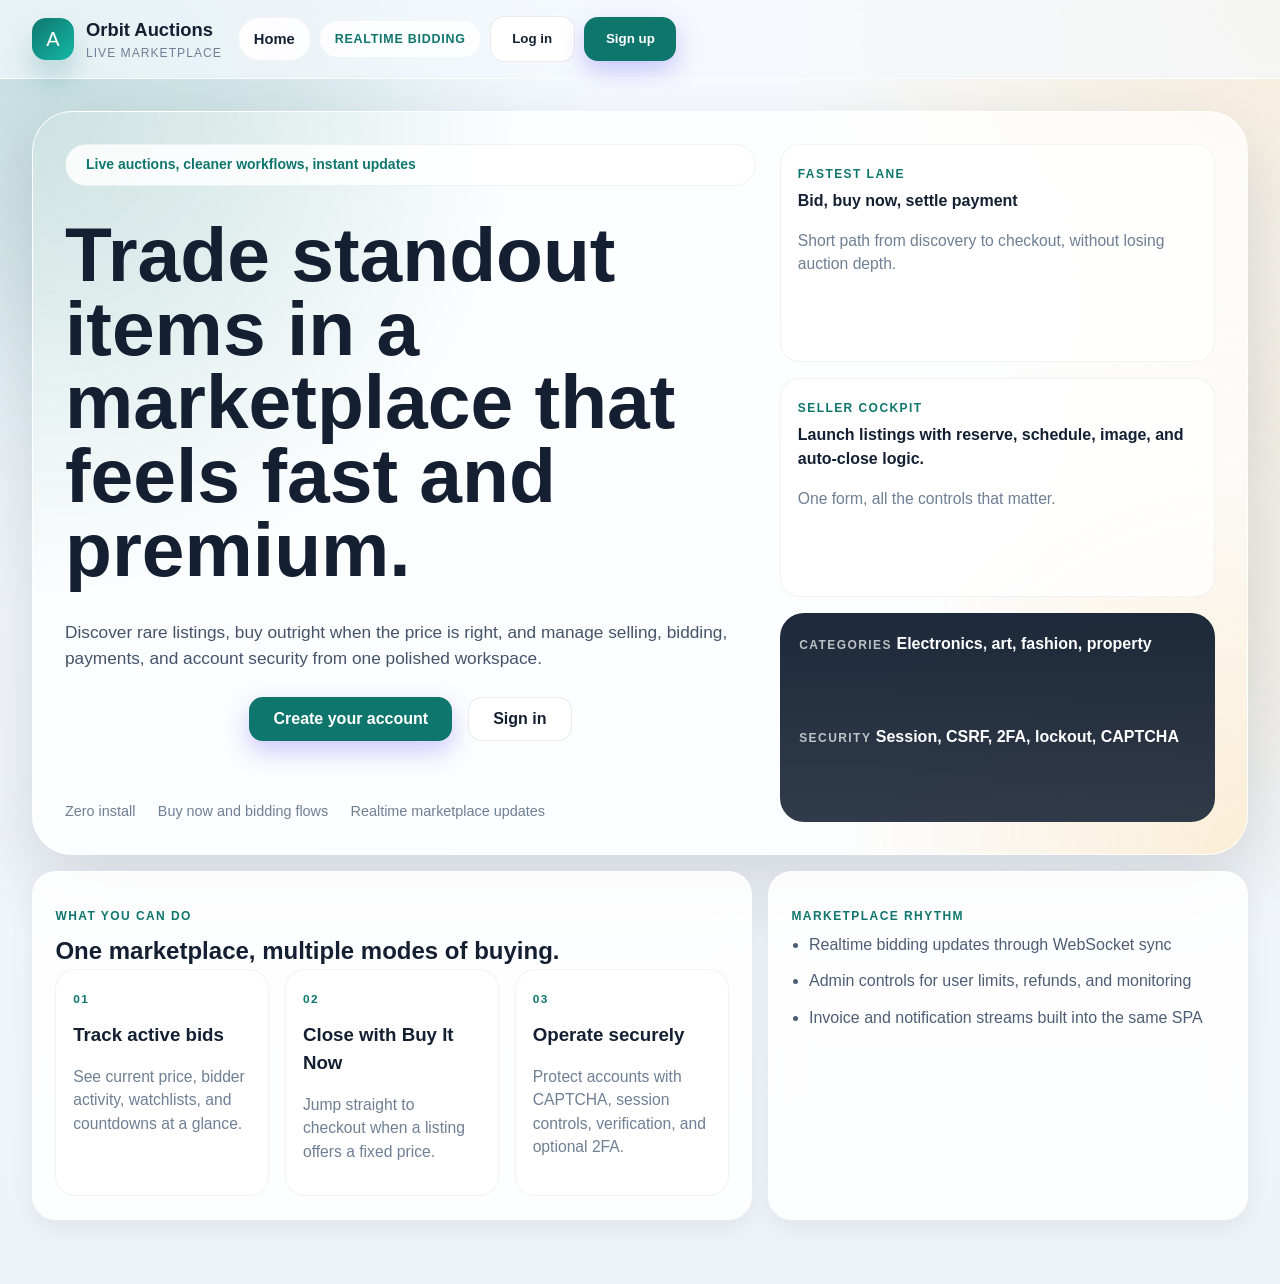
==== commit 0f0d890b: "git commit ." ====
--- a/src/main/resources/static/index.html
+++ b/src/main/resources/static/index.html
@@ -7,7 +7,7 @@
     <link rel="preconnect" href="https://fonts.googleapis.com">
     <link rel="preconnect" href="https://fonts.gstatic.com" crossorigin>
     <link href="https://fonts.googleapis.com/css2?family=Manrope:wght@400;500;600;700;800&family=Space+Grotesk:wght@500;700&display=swap" rel="stylesheet">
-    <link rel="stylesheet" href="/styles.css">
+    <link rel="stylesheet" href="./styles.css">
 </head>
 <body>
     <div class="page-glow page-glow-one"></div>
@@ -842,6 +842,7 @@
     </main>
 
     <div id="toast" class="toast hidden"></div>
-    <script src="/app.js"></script>
+    <script src="./config.js"></script>
+    <script src="./app.js"></script>
 </body>
 </html>
--- a/src/main/resources/static/styles.css
+++ b/src/main/resources/static/styles.css
@@ -0,0 +1,2073 @@
+:root {
+    --primary: #5742f3;
+    --primary-dark: #4733d9;
+    --primary-light: #eef0ff;
+    --bg: #fbfbfe;
+    --card: #ffffff;
+    --text: #152033;
+    --text-muted: #7d8aa5;
+    --border: #e8ebf4;
+    --success: #24c78a;
+    --danger: #ff6161;
+    --warning: #f8b942;
+    --shadow-sm: 0 1px 2px 0 rgb(17 24 39 / 0.04);
+    --shadow: 0 8px 24px rgb(70 91 129 / 0.08);
+    --shadow-lg: 0 18px 50px rgb(49 59 92 / 0.14);
+}
+
+* {
+    box-sizing: border-box;
+}
+
+body {
+    margin: 0;
+    font-family: "Segoe UI", system-ui, -apple-system, sans-serif;
+    background-color: var(--bg);
+    color: var(--text);
+    line-height: 1.5;
+}
+
+h1, h2, h3, h4 {
+    margin: 0;
+    font-weight: 700;
+}
+
+.container {
+    max-width: 1320px;
+    margin: 0 auto;
+    padding: 2.75rem 1rem 4rem;
+}
+
+.container-small {
+    max-width: 760px;
+    margin: 0 auto;
+    padding: 2.75rem 1rem 4rem;
+}
+
+.hidden {
+    display: none !important;
+}
+
+.subtle {
+    color: var(--text-muted);
+    font-size: 0.98rem;
+}
+
+.eyebrow {
+    font-size: 0.75rem;
+    font-weight: 600;
+    letter-spacing: 0.05em;
+    text-transform: uppercase;
+    color: var(--text-muted);
+    margin-bottom: 0.5rem;
+}
+
+/* Navbar */
+.navbar {
+    background: rgba(255, 255, 255, 0.95);
+    border-bottom: 1px solid var(--border);
+    position: sticky;
+    top: 0;
+    z-index: 100;
+    padding: 0.8rem 0;
+    backdrop-filter: blur(18px);
+}
+
+.nav-container {
+    max-width: 1400px;
+    margin: 0 auto;
+    padding: 0 1rem;
+    display: flex;
+    justify-content: space-between;
+    align-items: center;
+}
+
+.nav-left {
+    display: flex;
+    align-items: center;
+    gap: 0.75rem;
+    cursor: pointer;
+}
+
+.logo-icon {
+    background: var(--primary);
+    color: white;
+    width: 32px;
+    height: 32px;
+    display: flex;
+    align-items: center;
+    justify-content: center;
+    border-radius: 8px;
+    font-size: 1.25rem;
+}
+
+.logo-text {
+    font-weight: 700;
+    font-size: 1.25rem;
+}
+
+.nav-center {
+    display: flex;
+    gap: 1.5rem;
+}
+
+.nav-link {
+    text-decoration: none;
+    color: var(--text-muted);
+    font-weight: 600;
+    font-size: 1rem;
+    transition: color 0.2s;
+    padding: 0.7rem 1rem;
+    border-radius: 12px;
+}
+
+.nav-link:hover, .nav-link.active {
+    color: var(--primary);
+    background: var(--primary-light);
+}
+
+.nav-right {
+    display: flex;
+    align-items: center;
+    gap: 1rem;
+}
+
+.user-profile {
+    display: flex;
+    align-items: center;
+    gap: 0.5rem;
+    font-weight: 600;
+    color: #4d5a72;
+}
+
+.avatar {
+    width: 36px;
+    height: 36px;
+    background: var(--primary-light);
+    color: var(--primary);
+    border-radius: 50%;
+    display: flex;
+    align-items: center;
+    justify-content: center;
+    font-size: 0.875rem;
+}
+
+/* Buttons */
+button {
+    cursor: pointer;
+    font-family: inherit;
+    font-weight: 600;
+    transition: all 0.2s;
+}
+
+.btn-primary {
+    background: var(--primary);
+    color: white;
+    border: none;
+    padding: 0.9rem 1.35rem;
+    border-radius: 14px;
+    box-shadow: 0 10px 24px rgb(87 66 243 / 0.28);
+}
+
+.btn-primary:hover {
+    background: var(--primary-dark);
+}
+
+.btn-secondary {
+    background: white;
+    border: 1px solid var(--border);
+    color: var(--text);
+    padding: 0.9rem 1.35rem;
+    border-radius: 14px;
+}
+
+.btn-secondary:hover {
+    background: var(--bg);
+}
+
+.btn-large {
+    padding: 0.75rem 1.5rem;
+    font-size: 1rem;
+}
+
+.btn-full {
+    width: 100%;
+}
+
+.icon-btn {
+    background: transparent;
+    border: none;
+    display: flex;
+    align-items: center;
+    justify-content: center;
+    padding: 0.5rem;
+    border-radius: 8px;
+    color: var(--text-muted);
+}
+
+.icon-btn:hover {
+    background: var(--bg);
+    color: var(--primary);
+}
+
+.mobile-menu-btn {
+    display: none;
+}
+
+/* Hero */
+.hero {
+    padding: 8rem 1rem 3rem;
+    text-align: center;
+    max-width: 980px;
+    margin: 0 auto;
+    position: relative;
+}
+
+.hero::before,
+.hero::after {
+    content: "";
+    position: absolute;
+    inset: auto;
+    width: 420px;
+    height: 420px;
+    border-radius: 50%;
+    filter: blur(70px);
+    opacity: 0.55;
+    z-index: -1;
+}
+
+.hero::before {
+    left: -140px;
+    top: 10px;
+    background: rgba(94, 118, 255, 0.22);
+}
+
+.hero::after {
+    right: -130px;
+    bottom: 10px;
+    background: rgba(255, 214, 74, 0.22);
+}
+
+.hero-badge {
+    display: inline-block;
+    background: var(--primary-light);
+    color: var(--primary);
+    padding: 0.6rem 1.25rem;
+    border-radius: 999px;
+    font-size: 0.875rem;
+    font-weight: 600;
+    margin-bottom: 2rem;
+    border: 1px solid #dbe2ff;
+}
+
+.hero h1 {
+    font-size: clamp(3.5rem, 8vw, 5.4rem);
+    line-height: 1.1;
+    margin-bottom: 1.75rem;
+    letter-spacing: -0.06em;
+}
+
+.highlight {
+    color: var(--primary);
+}
+
+.hero p {
+    font-size: 1.2rem;
+    color: var(--text-muted);
+    margin: 0 auto 2.75rem;
+    max-width: 820px;
+}
+
+.hero-actions {
+    display: flex;
+    gap: 1rem;
+    justify-content: center;
+    margin-bottom: 3.7rem;
+}
+
+.hero-footer {
+    display: flex;
+    gap: 2rem;
+    justify-content: center;
+    color: var(--text-muted);
+    font-weight: 500;
+    font-size: 0.9375rem;
+}
+
+/* Auth */
+.auth-container {
+    min-height: calc(100vh - 70px);
+    display: flex;
+    align-items: center;
+    justify-content: center;
+    padding: 2rem;
+}
+
+.auth-card {
+    background: white;
+    padding: 2.5rem;
+    border-radius: 16px;
+    box-shadow: var(--shadow-lg);
+    width: 100%;
+    max-width: 440px;
+    text-align: center;
+}
+
+.auth-card h2 {
+    margin-bottom: 0.5rem;
+}
+
+.auth-card .subtle {
+    margin-bottom: 2rem;
+}
+
+.form-group {
+    text-align: left;
+    margin-bottom: 1.25rem;
+}
+
+.form-group label {
+    display: block;
+    font-weight: 600;
+    font-size: 0.875rem;
+    margin-bottom: 0.5rem;
+}
+
+input, select, textarea {
+    width: 100%;
+    padding: 0.75rem;
+    border: 1px solid var(--border);
+    border-radius: 8px;
+    font-family: inherit;
+    font-size: 1rem;
+}
+
+input:focus, select:focus, textarea:focus {
+    outline: none;
+    border-color: var(--primary);
+    box-shadow: 0 0 0 3px var(--primary-light);
+}
+
+.auth-toggle {
+    margin-top: 1.5rem;
+    font-size: 0.875rem;
+}
+
+.auth-toggle a {
+    color: var(--primary);
+    text-decoration: none;
+    font-weight: 600;
+}
+
+/* Dashboard Stats */
+.view-header {
+    display: flex;
+    justify-content: space-between;
+    align-items: center;
+    margin-bottom: 2.35rem;
+}
+
+.view-header h1 {
+    font-size: 2.15rem;
+    letter-spacing: -0.04em;
+    margin-bottom: 0.3rem;
+}
+
+.stats-grid {
+    display: grid;
+    grid-template-columns: repeat(auto-fit, minmax(240px, 1fr));
+    gap: 1.5rem;
+    margin-bottom: 3.2rem;
+}
+
+.stat-card {
+    background: white;
+    padding: 1.4rem 1.5rem;
+    border-radius: 20px;
+    display: flex;
+    align-items: center;
+    gap: 1rem;
+    box-shadow: var(--shadow);
+    border: 1px solid var(--border);
+}
+
+.stat-icon {
+    width: 52px;
+    height: 52px;
+    border-radius: 16px;
+    display: flex;
+    align-items: center;
+    justify-content: center;
+    font-size: 1.5rem;
+}
+
+.stat-icon.purple { background: var(--primary-light); color: var(--primary); }
+.stat-icon.green { background: #dcfce7; color: #166534; }
+.stat-icon.blue { background: #dbeafe; color: #1e40af; }
+.stat-icon.orange { background: #ffedd5; color: #9a3412; }
+
+.section-header {
+    display: flex;
+    justify-content: space-between;
+    align-items: center;
+    margin-bottom: 1.3rem;
+    gap: 1rem;
+}
+
+.link {
+    color: var(--primary);
+    text-decoration: none;
+    font-weight: 600;
+    font-size: 0.875rem;
+}
+
+/* Auction Cards */
+.auction-grid {
+    display: grid;
+    grid-template-columns: repeat(auto-fill, minmax(300px, 1fr));
+    gap: 1.5rem;
+}
+
+.auction-card {
+    background: white;
+    border-radius: 24px;
+    overflow: hidden;
+    box-shadow: var(--shadow);
+    transition: transform 0.2s, box-shadow 0.2s;
+    cursor: pointer;
+    border: 1px solid var(--border);
+}
+
+.auction-card:hover {
+    transform: translateY(-4px);
+    box-shadow: var(--shadow-lg);
+}
+
+.image-placeholder {
+    height: 220px;
+    background: linear-gradient(135deg, #e2e8f0 0%, #cbd5e1 100%);
+    position: relative;
+    display: flex;
+    align-items: center;
+    justify-content: center;
+    font-size: 3rem;
+}
+
+.tag-top-left {
+    position: absolute;
+    top: 12px;
+    left: 12px;
+    background: rgba(255, 255, 255, 0.9);
+    padding: 6px 12px;
+    border-radius: 999px;
+    font-size: 0.75rem;
+    font-weight: 600;
+    color: var(--primary);
+}
+
+.tag-top-right {
+    position: absolute;
+    top: 12px;
+    right: 12px;
+    background: rgba(15, 23, 42, 0.7);
+    color: white;
+    padding: 7px 12px;
+    border-radius: 999px;
+    font-size: 0.75rem;
+    font-weight: 600;
+}
+
+.tag-bottom-right {
+    position: absolute;
+    bottom: 12px;
+    right: 12px;
+    background: var(--success);
+    color: white;
+    padding: 7px 12px;
+    border-radius: 999px;
+    font-size: 0.75rem;
+    font-weight: 600;
+}
+
+.auction-card-content {
+    padding: 1.1rem 1rem 0.95rem;
+}
+
+.auction-card h3 {
+    margin-bottom: 0.25rem;
+    white-space: nowrap;
+    overflow: hidden;
+    text-overflow: ellipsis;
+}
+
+.auction-card p {
+    margin: 0 0 1rem;
+    display: -webkit-box;
+    -webkit-line-clamp: 2;
+    -webkit-box-orient: vertical;
+    overflow: hidden;
+}
+
+.auction-card-footer {
+    display: flex;
+    justify-content: space-between;
+    align-items: flex-end;
+    border-top: 1px solid var(--border);
+    padding-top: 0.9rem;
+    margin-top: auto;
+}
+
+.bid-info p { margin: 0; }
+.bid-amount { font-weight: 800; font-size: 1.25rem; display: block; }
+.bid-count { color: var(--text-muted); font-size: 0.75rem; }
+
+/* Filter Bar */
+.filter-bar {
+    display: flex;
+    gap: 1rem;
+    flex-wrap: wrap;
+}
+
+.filter-bar input { width: 300px; }
+.filter-bar select { width: 200px; }
+
+/* Categories */
+.categories-shell {
+    display: grid;
+    gap: 1.5rem;
+}
+
+.categories-hero {
+    display: flex;
+    justify-content: space-between;
+    align-items: flex-end;
+    gap: 1rem;
+    padding: 1.6rem 1.75rem;
+    border-radius: 28px;
+    background:
+        radial-gradient(circle at top left, rgba(87, 66, 243, 0.18), transparent 42%),
+        radial-gradient(circle at bottom right, rgba(36, 199, 138, 0.16), transparent 38%),
+        linear-gradient(135deg, #ffffff 0%, #f4f6ff 100%);
+    border: 1px solid rgba(87, 66, 243, 0.12);
+    box-shadow: var(--shadow);
+}
+
+.categories-hero h1 {
+    margin-bottom: 0.4rem;
+}
+
+.category-highlights {
+    display: grid;
+    grid-template-columns: repeat(3, minmax(0, 1fr));
+    gap: 1rem;
+}
+
+.category-highlight {
+    background: white;
+    border: 1px solid var(--border);
+    border-radius: 20px;
+    padding: 1rem 1.15rem;
+    box-shadow: var(--shadow-sm);
+}
+
+.category-highlight-value {
+    display: block;
+    margin-top: 0.2rem;
+    font-size: 1.7rem;
+    font-weight: 800;
+    letter-spacing: -0.04em;
+}
+
+.categories-grid {
+    display: grid;
+    grid-template-columns: repeat(auto-fit, minmax(240px, 1fr));
+    gap: 1.25rem;
+}
+
+.category-card {
+    background: white;
+    border: 1px solid var(--border);
+    border-radius: 24px;
+    padding: 1.35rem;
+    box-shadow: var(--shadow-sm);
+    transition: transform 0.2s, box-shadow 0.2s, border-color 0.2s;
+}
+
+.category-card:hover {
+    transform: translateY(-4px);
+    box-shadow: var(--shadow);
+    border-color: rgba(87, 66, 243, 0.18);
+}
+
+.category-card-head {
+    display: flex;
+    justify-content: space-between;
+    align-items: flex-start;
+    gap: 0.75rem;
+    margin-bottom: 1rem;
+}
+
+.category-mark {
+    width: 52px;
+    height: 52px;
+    border-radius: 16px;
+    display: grid;
+    place-items: center;
+    background: var(--primary-light);
+    color: var(--primary);
+    font-weight: 800;
+    letter-spacing: 0.06em;
+}
+
+.category-balance {
+    display: inline-flex;
+    align-items: center;
+    gap: 0.35rem;
+    padding: 0.4rem 0.7rem;
+    border-radius: 999px;
+    background: #effbf5;
+    color: #16885d;
+    font-size: 0.82rem;
+    font-weight: 700;
+    white-space: nowrap;
+}
+
+.category-card h3 {
+    margin-bottom: 0.35rem;
+}
+
+.category-preview-list {
+    display: grid;
+    gap: 0.55rem;
+    margin: 1rem 0 1.15rem;
+}
+
+.category-preview-item {
+    display: flex;
+    justify-content: space-between;
+    gap: 0.75rem;
+    padding: 0.75rem 0.85rem;
+    border-radius: 14px;
+    background: #f7f8fc;
+    color: var(--text);
+    font-size: 0.92rem;
+}
+
+.category-preview-item strong {
+    font-size: 0.76rem;
+    letter-spacing: 0.03em;
+    color: var(--text-muted);
+}
+
+.category-empty {
+    margin: 1rem 0 1.15rem;
+    padding: 1rem;
+    border-radius: 16px;
+    background: #f7f8fc;
+    color: var(--text-muted);
+    font-size: 0.92rem;
+}
+
+.category-card-footer {
+    display: flex;
+    justify-content: space-between;
+    align-items: center;
+    gap: 0.75rem;
+    padding-top: 1rem;
+    border-top: 1px solid var(--border);
+}
+
+.category-card-footer .subtle {
+    margin: 0;
+}
+
+.category-card-action {
+    border: none;
+    background: var(--primary-light);
+    color: var(--primary);
+    border-radius: 12px;
+    padding: 0.75rem 1rem;
+    font-weight: 700;
+}
+
+.category-card-action:hover {
+    background: #dde3ff;
+}
+
+/* Tabs */
+.tab-bar {
+    display: flex;
+    gap: 0.5rem;
+    margin-bottom: 2rem;
+}
+
+.tab {
+    background: white;
+    border: 1px solid var(--border);
+    padding: 0.5rem 1.5rem;
+    border-radius: 999px;
+    font-weight: 600;
+    color: var(--text-muted);
+}
+
+.tab.active {
+    background: var(--primary);
+    color: white;
+    border-color: var(--primary);
+}
+
+/* Detail View */
+.back-link {
+    background: none;
+    border: none;
+    color: var(--text-muted);
+    font-weight: 600;
+    display: flex;
+    align-items: center;
+    gap: 0.5rem;
+    padding: 0;
+    margin-bottom: 1.8rem;
+    font-size: 1rem;
+}
+
+.detail-layout {
+    display: grid;
+    grid-template-columns: minmax(0, 1.25fr) 430px;
+    gap: 1.8rem;
+}
+
+.image-placeholder-large {
+    width: 100%;
+    aspect-ratio: 1.27;
+    background: linear-gradient(135deg, #e2e8f0 0%, #cbd5e1 100%);
+    border-radius: 20px;
+    position: relative;
+    margin-bottom: 1.35rem;
+    overflow: hidden;
+    box-shadow: var(--shadow);
+    border: 1px solid var(--border);
+}
+
+.state-overlay {
+    position: absolute;
+    top: 18px;
+    left: 18px;
+    background: var(--success);
+    color: white;
+    padding: 8px 14px;
+    border-radius: 999px;
+    font-weight: 700;
+    font-size: 0.875rem;
+}
+
+.detail-section {
+    background: white;
+    padding: 1.35rem;
+    border-radius: 20px;
+    border: 1px solid var(--border);
+    box-shadow: var(--shadow-sm);
+}
+
+.price-chart {
+    width: 100%;
+    min-height: 220px;
+    margin-bottom: 1rem;
+    padding: 0.85rem;
+    border-radius: 16px;
+    background: linear-gradient(180deg, rgba(110, 70, 190, 0.08), rgba(110, 70, 190, 0.02));
+    border: 1px solid rgba(110, 70, 190, 0.12);
+}
+
+.price-chart svg {
+    display: block;
+    width: 100%;
+    height: auto;
+}
+
+.chart-empty {
+    min-height: 180px;
+    display: grid;
+    place-items: center;
+    color: var(--muted);
+    font-weight: 600;
+    background: rgba(255, 255, 255, 0.72);
+    border-radius: 12px;
+}
+
+.detail-info {
+    margin-bottom: 1.5rem;
+}
+
+.category-badge {
+    color: var(--primary);
+    background: var(--primary-light);
+    padding: 2px 10px;
+    border-radius: 4px;
+    font-size: 0.75rem;
+    font-weight: 700;
+    display: inline-block;
+    margin-bottom: 0.75rem;
+}
+
+.detail-info h1 {
+    font-size: 3rem;
+    margin-bottom: 0.5rem;
+    letter-spacing: -0.05em;
+}
+
+.bid-box {
+    background: white;
+    border: 1px solid var(--border);
+    border-radius: 20px;
+    padding: 1.5rem;
+    margin-bottom: 1.5rem;
+    box-shadow: var(--shadow);
+}
+
+.bid-box-header {
+    display: flex;
+    justify-content: space-between;
+    margin-bottom: 1.5rem;
+}
+
+.bid-box h2 {
+    font-size: 2.5rem;
+    color: var(--text);
+}
+
+.bid-count-badge {
+    background: var(--bg);
+    padding: 4px 12px;
+    border-radius: 8px;
+    font-size: 0.875rem;
+    height: fit-content;
+}
+
+.timer-section {
+    background: #fff1f1;
+    border-radius: 12px;
+    padding: 1rem;
+    margin-bottom: 1.5rem;
+    border: 1px solid #fee2e2;
+}
+
+.timer-label {
+    color: var(--danger);
+    font-weight: 600;
+    font-size: 0.875rem;
+    margin-bottom: 0.5rem;
+}
+
+.countdown {
+    display: flex;
+    gap: 1rem;
+}
+
+.time-unit {
+    font-weight: 800;
+    font-size: 1.25rem;
+}
+
+.time-unit span {
+    background: #fee2e2;
+    padding: 2px 6px;
+    border-radius: 4px;
+    margin-right: 2px;
+}
+
+.bid-actions {
+    display: grid;
+    gap: 1rem;
+}
+
+.input-with-button {
+    display: flex;
+    gap: 0.5rem;
+}
+
+.input-with-button input {
+    flex: 1;
+}
+
+.watching-card, .seller-card {
+    background: white;
+    border: 1px solid var(--border);
+    border-radius: 20px;
+    padding: 1.25rem;
+    margin-bottom: 1.5rem;
+    box-shadow: var(--shadow-sm);
+}
+
+.watcher-list {
+    display: flex;
+    gap: 0.5rem;
+}
+
+.seller-info {
+    display: flex;
+    align-items: center;
+    gap: 0.75rem;
+}
+
+.seller-info h4 { margin: 0; }
+
+.history-list {
+    display: flex;
+    flex-direction: column;
+    gap: 0.75rem;
+    margin-top: 1rem;
+}
+
+.admin-layout {
+    display: grid;
+    grid-template-columns: 1fr 1.35fr;
+    gap: 1.5rem;
+}
+
+.table-wrap {
+    overflow-x: auto;
+}
+
+.compact-stats {
+    margin-bottom: 1.2rem;
+}
+
+.data-table {
+    width: 100%;
+    border-collapse: collapse;
+    font-size: 0.9375rem;
+}
+
+.data-table th,
+.data-table td {
+    padding: 0.9rem 0.75rem;
+    text-align: left;
+    border-bottom: 1px solid var(--border);
+    vertical-align: middle;
+}
+
+.data-table th {
+    color: var(--text-muted);
+    font-size: 0.75rem;
+    text-transform: uppercase;
+    letter-spacing: 0.05em;
+}
+
+.data-table tbody tr:hover {
+    background: var(--bg);
+}
+
+.actions-cell {
+    display: flex;
+    gap: 0.5rem;
+    flex-wrap: wrap;
+}
+
+.status-pill {
+    display: inline-flex;
+    align-items: center;
+    padding: 0.25rem 0.65rem;
+    border-radius: 999px;
+    font-size: 0.75rem;
+    font-weight: 700;
+    letter-spacing: 0.03em;
+}
+
+.status-pill.OPEN {
+    background: #e0f2fe;
+    color: #075985;
+}
+
+.status-pill.RUNNING {
+    background: #dcfce7;
+    color: #166534;
+}
+
+.status-pill.FINISHED {
+    background: #e5e7eb;
+    color: #374151;
+}
+
+.status-pill.CANCELED {
+    background: #fee2e2;
+    color: #991b1b;
+}
+
+.status-pill.USER {
+    background: #eef0ff;
+    color: #5742f3;
+}
+
+.status-pill.ADMIN {
+    background: #fff1df;
+    color: #bf6d09;
+}
+
+.status-pill.PAID {
+    background: #ede9fe;
+    color: #5b21b6;
+}
+
+.empty-state {
+    padding: 2rem 1rem;
+    text-align: center;
+    color: var(--text-muted);
+}
+
+.subgrid-label {
+    display: block;
+    font-size: 0.75rem;
+    color: var(--text-muted);
+    text-transform: uppercase;
+    letter-spacing: 0.05em;
+}
+
+.table-metric {
+    font-weight: 700;
+    color: var(--text);
+}
+
+.bid-item {
+    display: flex;
+    justify-content: space-between;
+    align-items: center;
+    padding: 0.75rem;
+    background: var(--bg);
+    border-radius: 10px;
+}
+
+.bidder-meta {
+    display: flex;
+    align-items: center;
+    gap: 0.75rem;
+}
+
+.leading-badge {
+    background: var(--primary-light);
+    color: var(--primary);
+    font-size: 0.625rem;
+    font-weight: 800;
+    padding: 2px 6px;
+    border-radius: 4px;
+    margin-left: 0.5rem;
+}
+
+/* Winner Card */
+.winner-section {
+    margin-bottom: 1.5rem;
+}
+
+.winner-card {
+    background: linear-gradient(180deg, #fff8dd 0%, #fffdf2 100%);
+    border: 1px solid #fde7a5;
+    border-radius: 20px;
+    padding: 1rem;
+    display: flex;
+    align-items: center;
+    gap: 1rem;
+}
+
+.winner-icon {
+    font-size: 2rem;
+}
+
+.winner-card h3 {
+    color: #92400e;
+}
+
+.winner-card .highlight {
+    color: #b45309;
+}
+
+.auction-ended-msg {
+    text-align: center;
+    padding: 1rem;
+    background: var(--bg);
+    border-radius: 16px;
+    font-weight: 700;
+    color: var(--text-muted);
+}
+
+/* Forms */
+.form-row {
+    display: grid;
+    grid-template-columns: 1fr 1fr;
+    gap: 1rem;
+}
+
+.form-actions {
+    display: flex;
+    gap: 1rem;
+    margin-top: 1rem;
+}
+
+/* Toast */
+.toast {
+    position: fixed;
+    top: 24px;
+    right: 24px;
+    background: white;
+    padding: 1rem 1.5rem;
+    border-radius: 16px;
+    box-shadow: var(--shadow-lg);
+    display: flex;
+    align-items: center;
+    gap: 0.75rem;
+    border-left: 4px solid var(--primary);
+    z-index: 1000;
+    transform: translateX(0);
+    transition: transform 0.3s ease-in-out;
+}
+
+.toast.hidden {
+    transform: translateX(120%);
+}
+
+.toast.danger { border-left-color: var(--danger); }
+.toast.success { border-left-color: var(--success); }
+.toast.info { border-left-color: var(--primary); }
+
+@media (max-width: 1024px) {
+    .detail-layout {
+        grid-template-columns: 1fr;
+    }
+    .admin-layout {
+        grid-template-columns: 1fr;
+    }
+}
+
+@media (max-width: 768px) {
+    .hero h1 { font-size: 2.8rem; }
+    .nav-center { display: none; }
+    .form-row { grid-template-columns: 1fr; }
+    .mobile-menu-btn { display: flex; }
+    .view-header {
+        flex-direction: column;
+        align-items: flex-start;
+    }
+    .filter-bar input,
+    .filter-bar select {
+        width: 100%;
+    }
+    .categories-hero {
+        align-items: flex-start;
+    }
+    .category-highlights {
+        grid-template-columns: 1fr;
+    }
+    .bid-box-header {
+        flex-direction: column;
+        gap: 1rem;
+    }
+    .input-with-button {
+        flex-direction: column;
+    }
+}
+
+/* UI Refresh */
+:root {
+    --primary: #0f766e;
+    --primary-dark: #115e59;
+    --primary-light: #dff8f4;
+    --bg: #eef3f8;
+    --card: rgba(255, 255, 255, 0.88);
+    --text: #142032;
+    --text-muted: #6f7f94;
+    --border: rgba(20, 32, 50, 0.09);
+    --success: #0f9f6e;
+    --danger: #dc4f59;
+    --warning: #f59e0b;
+    --shadow-sm: 0 10px 24px rgba(15, 23, 42, 0.06);
+    --shadow: 0 18px 44px rgba(15, 23, 42, 0.09);
+    --shadow-lg: 0 28px 70px rgba(15, 23, 42, 0.14);
+}
+
+body {
+    font-family: "Manrope", "Segoe UI", sans-serif;
+    background:
+        radial-gradient(circle at top left, rgba(15, 118, 110, 0.14), transparent 34%),
+        radial-gradient(circle at top right, rgba(245, 158, 11, 0.15), transparent 28%),
+        linear-gradient(180deg, #f7fbff 0%, var(--bg) 100%);
+    color: var(--text);
+}
+
+h1, h2, h3, h4 {
+    font-family: "Space Grotesk", "Manrope", sans-serif;
+}
+
+.page-glow {
+    position: fixed;
+    width: 30rem;
+    height: 30rem;
+    border-radius: 999px;
+    filter: blur(90px);
+    pointer-events: none;
+    z-index: 0;
+    opacity: 0.34;
+}
+
+.page-glow-one {
+    top: -8rem;
+    left: -7rem;
+    background: rgba(15, 118, 110, 0.28);
+}
+
+.page-glow-two {
+    top: 20rem;
+    right: -11rem;
+    background: rgba(245, 158, 11, 0.24);
+}
+
+.navbar, #app {
+    position: relative;
+    z-index: 1;
+}
+
+.container,
+.container-small {
+    width: min(1320px, calc(100vw - 2rem));
+    padding-top: 2rem;
+}
+
+.view-shell,
+.categories-shell,
+.landing-shell,
+.hero-aside,
+.hero-stat-stack,
+.landing-panels,
+.spotlight-grid,
+.mini-metric-list,
+.account-panels {
+    display: grid;
+    gap: 1rem;
+}
+
+.shell-panel,
+.detail-section,
+.auth-card,
+.bid-box,
+.seller-card,
+.watching-card,
+.stat-card,
+.category-card,
+.category-highlight {
+    background: var(--card);
+    border: 1px solid rgba(255, 255, 255, 0.78);
+    box-shadow: var(--shadow-sm);
+    backdrop-filter: blur(18px);
+}
+
+.shell-panel,
+.detail-section,
+.seller-card,
+.watching-card {
+    border-radius: 24px;
+    padding: 1.4rem;
+}
+
+.eyebrow {
+    color: var(--primary);
+    font-size: 0.75rem;
+    letter-spacing: 0.12em;
+    font-weight: 800;
+}
+
+.eyebrow::before {
+    background: var(--warning);
+}
+
+.navbar {
+    background: rgba(244, 248, 252, 0.72);
+    border-bottom-color: rgba(255, 255, 255, 0.85);
+    padding: 1rem 0;
+}
+
+.nav-container {
+    width: min(1400px, calc(100vw - 2rem));
+    display: grid;
+    grid-template-columns: auto 1fr auto;
+    gap: 1rem;
+}
+
+.logo-icon {
+    width: 42px;
+    height: 42px;
+    border-radius: 14px;
+    background: linear-gradient(135deg, var(--primary), #14b8a6);
+    box-shadow: 0 18px 28px rgba(15, 118, 110, 0.22);
+}
+
+.logo-lockup {
+    display: grid;
+}
+
+.logo-text {
+    font-size: 1.15rem;
+}
+
+.logo-subtle {
+    color: var(--text-muted);
+    font-size: 0.76rem;
+    letter-spacing: 0.08em;
+    text-transform: uppercase;
+}
+
+.nav-center,
+.guest-nav,
+.user-nav {
+    display: flex;
+    align-items: center;
+    gap: 0.6rem;
+}
+
+.nav-center {
+    justify-content: center;
+    flex-wrap: wrap;
+}
+
+.nav-link {
+    border-radius: 999px;
+    font-size: 0.92rem;
+    color: #48576f;
+}
+
+.nav-link:hover,
+.nav-link.active {
+    color: var(--text);
+    background: rgba(255, 255, 255, 0.86);
+    box-shadow: inset 0 0 0 1px rgba(20, 32, 50, 0.04);
+}
+
+.guest-nav {
+    justify-content: flex-end;
+}
+
+.guest-pill {
+    display: inline-flex;
+    align-items: center;
+    padding: 0.55rem 0.9rem;
+    border-radius: 999px;
+    background: rgba(255, 255, 255, 0.82);
+    color: var(--primary);
+    font-size: 0.78rem;
+    font-weight: 800;
+    letter-spacing: 0.06em;
+    text-transform: uppercase;
+}
+
+.user-profile {
+    padding: 0.45rem 0.7rem 0.45rem 0.45rem;
+    border-radius: 999px;
+    background: rgba(255, 255, 255, 0.84);
+}
+
+.user-copy {
+    display: grid;
+}
+
+.user-label {
+    color: var(--text-muted);
+    font-size: 0.72rem;
+    letter-spacing: 0.08em;
+    text-transform: uppercase;
+}
+
+.icon-btn {
+    width: 44px;
+    height: 44px;
+    position: relative;
+    border-radius: 999px;
+    background: rgba(255, 255, 255, 0.84);
+    box-shadow: 0 6px 18px rgba(15, 23, 42, 0.05);
+}
+
+.notif-badge {
+    position: absolute;
+    top: 4px;
+    right: 4px;
+    min-width: 20px;
+    height: 20px;
+    padding: 0 0.35rem;
+    display: inline-flex;
+    align-items: center;
+    justify-content: center;
+    border-radius: 999px;
+    background: var(--danger);
+    color: white;
+    font-size: 0.72rem;
+    font-weight: 800;
+    box-shadow: 0 0 0 3px rgba(244, 247, 251, 0.95);
+}
+
+.user-profile-btn {
+    border: 0;
+    cursor: pointer;
+    text-align: left;
+    transition: transform 0.18s ease, box-shadow 0.18s ease, background-color 0.18s ease;
+}
+
+.user-profile-btn:hover,
+.user-profile-btn:focus-visible {
+    background: rgba(255, 255, 255, 0.96);
+    box-shadow: 0 14px 32px rgba(15, 23, 42, 0.08);
+    transform: translateY(-1px);
+}
+
+.user-profile-btn:focus-visible {
+    outline: 2px solid rgba(15, 118, 110, 0.28);
+    outline-offset: 3px;
+}
+
+.hero-card {
+    display: grid;
+    grid-template-columns: minmax(0, 1.35fr) minmax(300px, 0.85fr);
+    gap: 1.5rem;
+    padding: 2rem;
+    border-radius: 40px;
+    background:
+        radial-gradient(circle at top left, rgba(15, 118, 110, 0.16), transparent 34%),
+        radial-gradient(circle at bottom right, rgba(245, 158, 11, 0.16), transparent 28%),
+        rgba(255, 255, 255, 0.74);
+    border: 1px solid rgba(255, 255, 255, 0.84);
+    box-shadow: var(--shadow-lg);
+}
+
+.hero-copy {
+    display: grid;
+    align-content: center;
+}
+
+.hero-badge {
+    background: rgba(255, 255, 255, 0.86);
+    border-color: rgba(15, 118, 110, 0.08);
+    color: var(--primary);
+    font-weight: 800;
+}
+
+.hero h1,
+.hero-card h1 {
+    font-size: clamp(2.9rem, 6vw, 5rem);
+    line-height: 0.96;
+    margin-bottom: 1rem;
+}
+
+.hero-copy > p {
+    color: #44536a;
+    font-size: 1.08rem;
+    margin-bottom: 1.6rem;
+}
+
+.hero-footer {
+    flex-wrap: wrap;
+    justify-content: flex-start;
+    gap: 1rem 1.4rem;
+    font-size: 0.9rem;
+}
+
+.hero-stat-card,
+.spotlight-card,
+.mini-metric,
+.auth-point {
+    padding: 1rem 1.05rem;
+    border-radius: 20px;
+    background: rgba(255, 255, 255, 0.78);
+    border: 1px solid rgba(20, 32, 50, 0.05);
+}
+
+.hero-stat-card strong,
+.mini-metric strong {
+    display: block;
+    margin-top: 0.25rem;
+}
+
+.hero-market-strip {
+    display: grid;
+    gap: 0.9rem;
+    padding: 1.2rem;
+    border-radius: 24px;
+    background: linear-gradient(180deg, rgba(20, 32, 50, 0.96), rgba(20, 32, 50, 0.88));
+    color: white;
+}
+
+.hero-market-strip .eyebrow {
+    color: rgba(255, 255, 255, 0.7);
+}
+
+.landing-panels {
+    grid-template-columns: minmax(0, 1.2fr) minmax(280px, 0.8fr);
+}
+
+.spotlight-grid {
+    grid-template-columns: repeat(3, minmax(0, 1fr));
+}
+
+.spotlight-mark {
+    display: inline-flex;
+    margin-bottom: 0.8rem;
+    color: var(--primary);
+    font-size: 0.74rem;
+    font-weight: 800;
+    letter-spacing: 0.12em;
+}
+
+.signal-list {
+    margin: 0;
+    padding-left: 1.1rem;
+    color: #4e5d74;
+    display: grid;
+    gap: 0.8rem;
+}
+
+.auth-container {
+    padding: 2rem 0 3rem;
+}
+
+.auth-frame {
+    width: min(1080px, calc(100vw - 2rem));
+    display: grid;
+    grid-template-columns: minmax(0, 1fr) minmax(360px, 440px);
+    gap: 1.2rem;
+    align-items: stretch;
+}
+
+.auth-sidebar {
+    padding: 2rem;
+    border-radius: 34px;
+    background: linear-gradient(180deg, rgba(20, 32, 50, 0.96), rgba(25, 41, 66, 0.92));
+    color: white;
+    box-shadow: var(--shadow-lg);
+}
+
+.auth-sidebar h2 {
+    font-size: 2.3rem;
+    margin-bottom: 0.8rem;
+}
+
+.auth-sidebar .subtle {
+    color: rgba(255, 255, 255, 0.72);
+}
+
+.auth-card {
+    border-radius: 30px;
+    padding: 2rem;
+    text-align: left;
+}
+
+.view-header h1 {
+    font-size: clamp(2.05rem, 4vw, 3.25rem);
+}
+
+.hero-header {
+    padding: 0.25rem 0;
+}
+
+.stats-grid {
+    gap: 1rem;
+}
+
+.stat-card {
+    border-radius: 24px;
+    padding: 1.2rem;
+}
+
+.stat-icon {
+    width: 54px;
+    height: 54px;
+    border-radius: 18px;
+    font-family: "Space Grotesk", "Manrope", sans-serif;
+}
+
+.stat-icon.purple { background: rgba(15, 118, 110, 0.14); color: var(--primary-dark); }
+.stat-icon.green { background: rgba(15, 159, 110, 0.12); color: var(--success); }
+.stat-icon.blue { background: rgba(59, 130, 246, 0.12); color: #1d4ed8; }
+.stat-icon.orange { background: rgba(245, 158, 11, 0.16); color: #b45309; }
+
+.content-grid,
+.admin-layout,
+.account-layout {
+    display: grid;
+    grid-template-columns: minmax(0, 1.35fr) minmax(280px, 0.85fr);
+    gap: 1rem;
+}
+
+.admin-layout {
+    grid-template-columns: minmax(0, 1fr) minmax(0, 1.2fr);
+}
+
+.section-header h2,
+.section-header h3 {
+    font-size: 1.45rem;
+}
+
+.filter-bar {
+    display: grid;
+    grid-template-columns: minmax(0, 1fr) 240px;
+    gap: 0.9rem;
+}
+
+.auction-grid {
+    gap: 1rem;
+}
+
+.auction-card {
+    border-radius: 26px;
+    background: rgba(255, 255, 255, 0.9);
+    border-color: rgba(255, 255, 255, 0.78);
+}
+
+.auction-card:hover {
+    transform: translateY(-5px);
+    box-shadow: var(--shadow);
+    border-color: rgba(15, 118, 110, 0.18);
+}
+
+.image-placeholder,
+.image-placeholder-large {
+    background:
+        radial-gradient(circle at top left, rgba(255, 255, 255, 0.42), transparent 32%),
+        linear-gradient(135deg, #d7ebe8 0%, #dde6f4 55%, #faead2 100%);
+}
+
+.image-placeholder {
+    min-height: 224px;
+}
+
+.image-placeholder-large {
+    min-height: 420px;
+    border-radius: 30px;
+    border: 1px solid rgba(255, 255, 255, 0.78);
+    box-shadow: var(--shadow);
+}
+
+.tag-top-left,
+.tag-top-right,
+.tag-bottom-right,
+.category-badge,
+.status-pill {
+    border-radius: 999px;
+    padding: 0.45rem 0.78rem;
+    font-size: 0.74rem;
+    font-weight: 800;
+}
+
+.tag-top-left {
+    background: rgba(255, 255, 255, 0.9);
+    color: var(--primary);
+}
+
+.tag-bottom-right {
+    background: linear-gradient(135deg, var(--primary), #14b8a6);
+}
+
+.watch-icon-btn {
+    width: 42px;
+    height: 42px;
+    border: none;
+    border-radius: 999px;
+    background: rgba(255, 255, 255, 0.92);
+    color: var(--warning);
+    box-shadow: var(--shadow-sm);
+}
+
+.watch-icon-btn.watching {
+    background: rgba(245, 158, 11, 0.18);
+}
+
+.auction-card-content {
+    gap: 0.75rem;
+    padding: 1.1rem;
+}
+
+.auction-card h3 {
+    font-size: 1.28rem;
+}
+
+.auction-card-footer {
+    border-top-color: rgba(20, 32, 50, 0.08);
+}
+
+.bid-amount {
+    font-size: 1.35rem;
+    font-weight: 800;
+    line-height: 1.1;
+    word-break: break-word;
+}
+
+.category-highlight,
+.category-card {
+    border-radius: 24px;
+}
+
+.category-mark {
+    background: linear-gradient(135deg, rgba(15, 118, 110, 0.16), rgba(245, 158, 11, 0.18));
+}
+
+.tab {
+    border-radius: 999px;
+    padding: 0.7rem 1.15rem;
+    background: rgba(255, 255, 255, 0.86);
+    color: #516079;
+    font-weight: 800;
+}
+
+.tab.active {
+    background: linear-gradient(135deg, var(--primary), #14b8a6);
+    box-shadow: 0 16px 28px rgba(15, 118, 110, 0.18);
+}
+
+.detail-layout {
+    gap: 1.2rem;
+}
+
+.detail-main,
+.detail-sidebar {
+    display: grid;
+    gap: 1rem;
+    align-content: start;
+}
+
+.detail-info {
+    border-radius: 24px;
+}
+
+.detail-info h1 {
+    font-size: clamp(2.2rem, 5vw, 3.5rem);
+}
+
+#detailPrice,
+#buyNowPriceLabel {
+    overflow-wrap: anywhere;
+    word-break: break-word;
+}
+
+.category-badge {
+    background: var(--primary-light);
+    color: var(--primary-dark);
+}
+
+.bid-box {
+    border-radius: 28px;
+    padding: 1.35rem;
+}
+
+.bid-count-badge {
+    padding: 0.55rem 0.85rem;
+    border-radius: 16px;
+    background: rgba(20, 32, 50, 0.05);
+    font-weight: 800;
+}
+
+.timer-section,
+.action-panel,
+.info-panel {
+    margin-top: 1rem;
+    padding: 1rem;
+    border-radius: 20px;
+    background: rgba(255, 255, 255, 0.74);
+    border: 1px solid rgba(20, 32, 50, 0.06);
+}
+
+.timer-section {
+    background: linear-gradient(180deg, rgba(220, 79, 89, 0.08), rgba(255, 255, 255, 0.82));
+    border-color: rgba(220, 79, 89, 0.14);
+}
+
+.countdown {
+    gap: 0.7rem;
+}
+
+.time-unit {
+    min-width: 60px;
+    padding: 0.65rem 0.72rem;
+    border-radius: 16px;
+    background: rgba(255, 255, 255, 0.86);
+    box-shadow: 0 6px 18px rgba(15, 23, 42, 0.05);
+}
+
+.buy-now-btn {
+    background: linear-gradient(135deg, var(--success), #34d399);
+    box-shadow: 0 18px 32px rgba(15, 159, 110, 0.22);
+}
+
+.warning-btn {
+    color: var(--warning);
+    border-color: rgba(245, 158, 11, 0.3);
+}
+
+.danger-btn {
+    color: var(--danger);
+    border-color: rgba(220, 79, 89, 0.32);
+}
+
+.button-row,
+.button-stack,
+.form-actions {
+    display: flex;
+    gap: 0.8rem;
+    flex-wrap: wrap;
+}
+
+.bid-actions {
+    gap: 0.9rem;
+}
+
+.input-with-button {
+    display: grid;
+    grid-template-columns: minmax(0, 1fr) auto;
+    gap: 0.65rem;
+}
+
+.helper-copy {
+    font-size: 0.82rem;
+}
+
+.centered {
+    text-align: center;
+}
+
+.divider {
+    height: 1px;
+    background: rgba(20, 32, 50, 0.08);
+}
+
+.winner-card {
+    border-radius: 22px;
+    background: linear-gradient(180deg, rgba(255, 242, 207, 0.8), rgba(255, 255, 255, 0.92));
+}
+
+.winner-icon {
+    width: 52px;
+    height: 52px;
+    display: grid;
+    place-items: center;
+    border-radius: 18px;
+    background: rgba(245, 158, 11, 0.16);
+    color: #8a5a00;
+    font-weight: 800;
+    font-size: 1rem;
+}
+
+.notification-item {
+    display: grid;
+    grid-template-columns: auto 1fr auto;
+    gap: 1rem;
+    align-items: center;
+    padding: 1rem 1.1rem;
+    border-radius: 22px;
+    background: rgba(255, 255, 255, 0.84);
+    border: 1px solid rgba(20, 32, 50, 0.06);
+}
+
+.notification-item.unread {
+    background: linear-gradient(180deg, rgba(15, 118, 110, 0.05), rgba(255, 255, 255, 0.88));
+    border-color: rgba(15, 118, 110, 0.18);
+}
+
+.notif-icon {
+    width: 46px;
+    height: 46px;
+    display: grid;
+    place-items: center;
+    border-radius: 16px;
+    background: linear-gradient(135deg, rgba(15, 118, 110, 0.12), rgba(245, 158, 11, 0.18));
+    font-size: 1.2rem;
+}
+
+.notif-content {
+    display: grid;
+    gap: 0.25rem;
+}
+
+.table-wrap {
+    border-radius: 18px;
+}
+
+.data-table th {
+    font-size: 0.76rem;
+    letter-spacing: 0.08em;
+    color: var(--text-muted);
+}
+
+.status-pill {
+    background: rgba(20, 32, 50, 0.06);
+    color: #4e5d74;
+}
+
+.status-pill.OPEN { background: rgba(59, 130, 246, 0.12); color: #1d4ed8; }
+.status-pill.RUNNING { background: rgba(15, 159, 110, 0.12); color: var(--success); }
+.status-pill.FINISHED,
+.status-pill.CANCELED { background: rgba(20, 32, 50, 0.08); color: #516079; }
+.status-pill.USER { background: rgba(15, 118, 110, 0.12); color: var(--primary-dark); }
+.status-pill.ADMIN { background: rgba(245, 158, 11, 0.16); color: #b45309; }
+.status-pill.PAID { background: rgba(15, 159, 110, 0.12); color: var(--success); }
+
+.empty-copy {
+    text-align: center;
+    padding: 2.25rem 0;
+}
+
+.account-sidebar {
+    align-content: start;
+}
+
+.account-identity {
+    display: flex;
+    align-items: center;
+    gap: 1rem;
+    margin-bottom: 1rem;
+}
+
+.inline-panel {
+    margin-top: 1rem;
+    padding: 1rem;
+    border-radius: 18px;
+    background: rgba(20, 32, 50, 0.04);
+}
+
+.danger-panel #deleteAccountBtn,
+#disable2faBtn {
+    color: var(--danger);
+    border-color: rgba(220, 79, 89, 0.3);
+}
+
+.back-link {
+    width: fit-content;
+    font-weight: 800;
+}
+
+.result-shell {
+    min-height: calc(100vh - 180px);
+    display: grid;
+    place-items: center;
+}
+
+.result-card {
+    width: min(520px, 100%);
+    text-align: center;
+    border-radius: 30px;
+    padding: 2rem;
+}
+
+.result-icon {
+    width: 88px;
+    height: 88px;
+    margin: 0 auto 1rem;
+    border-radius: 24px;
+    display: grid;
+    place-items: center;
+    background: linear-gradient(135deg, rgba(15, 118, 110, 0.16), rgba(245, 158, 11, 0.18));
+    font-size: 2rem;
+}
+
+.toast {
+    background: rgba(255, 255, 255, 0.95);
+    border: 1px solid rgba(255, 255, 255, 0.84);
+    border-radius: 18px;
+}
+
+@media (max-width: 1180px) {
+    .nav-container {
+        grid-template-columns: auto auto;
+    }
+
+    .nav-center {
+        grid-column: 1 / -1;
+        justify-content: flex-start;
+    }
+
+    .hero-card,
+    .landing-panels,
+    .content-grid,
+    .admin-layout,
+    .account-layout,
+    .detail-layout {
+        grid-template-columns: 1fr;
+    }
+}
+
+@media (max-width: 900px) {
+    .auth-frame,
+    .spotlight-grid,
+    .category-highlights {
+        grid-template-columns: 1fr;
+    }
+}
+
+@media (max-width: 768px) {
+    .container,
+    .container-small {
+        width: min(100vw - 1rem, 1320px);
+        padding-top: 1rem;
+    }
+
+    .mobile-menu-btn {
+        display: flex;
+    }
+
+    .nav-center,
+    .guest-nav,
+    .user-nav {
+        display: none;
+        width: 100%;
+        flex-direction: column;
+        align-items: stretch;
+        padding-top: 0.8rem;
+        grid-column: 1 / -1;
+    }
+
+    .nav-center.mobile-open,
+    .guest-nav.mobile-open,
+    .user-nav.mobile-open {
+        display: flex;
+    }
+
+    .hero-card,
+    .shell-panel,
+    .detail-section,
+    .auth-card,
+    .auth-sidebar,
+    .bid-box,
+    .seller-card,
+    .watching-card,
+    .result-card {
+        padding: 1.15rem;
+        border-radius: 24px;
+    }
+
+    .view-header,
+    .section-header,
+    .categories-hero,
+    .bid-box-header {
+        flex-direction: column;
+        align-items: flex-start;
+    }
+
+    .filter-bar,
+    .form-row,
+    .input-with-button {
+        grid-template-columns: 1fr;
+    }
+
+    .hero-footer,
+    .button-row,
+    .button-stack,
+    .form-actions {
+        flex-direction: column;
+        align-items: stretch;
+    }
+
+    .notification-item {
+        grid-template-columns: 1fr;
+        align-items: flex-start;
+    }
+
+    .countdown {
+        width: 100%;
+        justify-content: space-between;
+    }
+
+    .time-unit {
+        min-width: 0;
+        flex: 1;
+    }
+}
